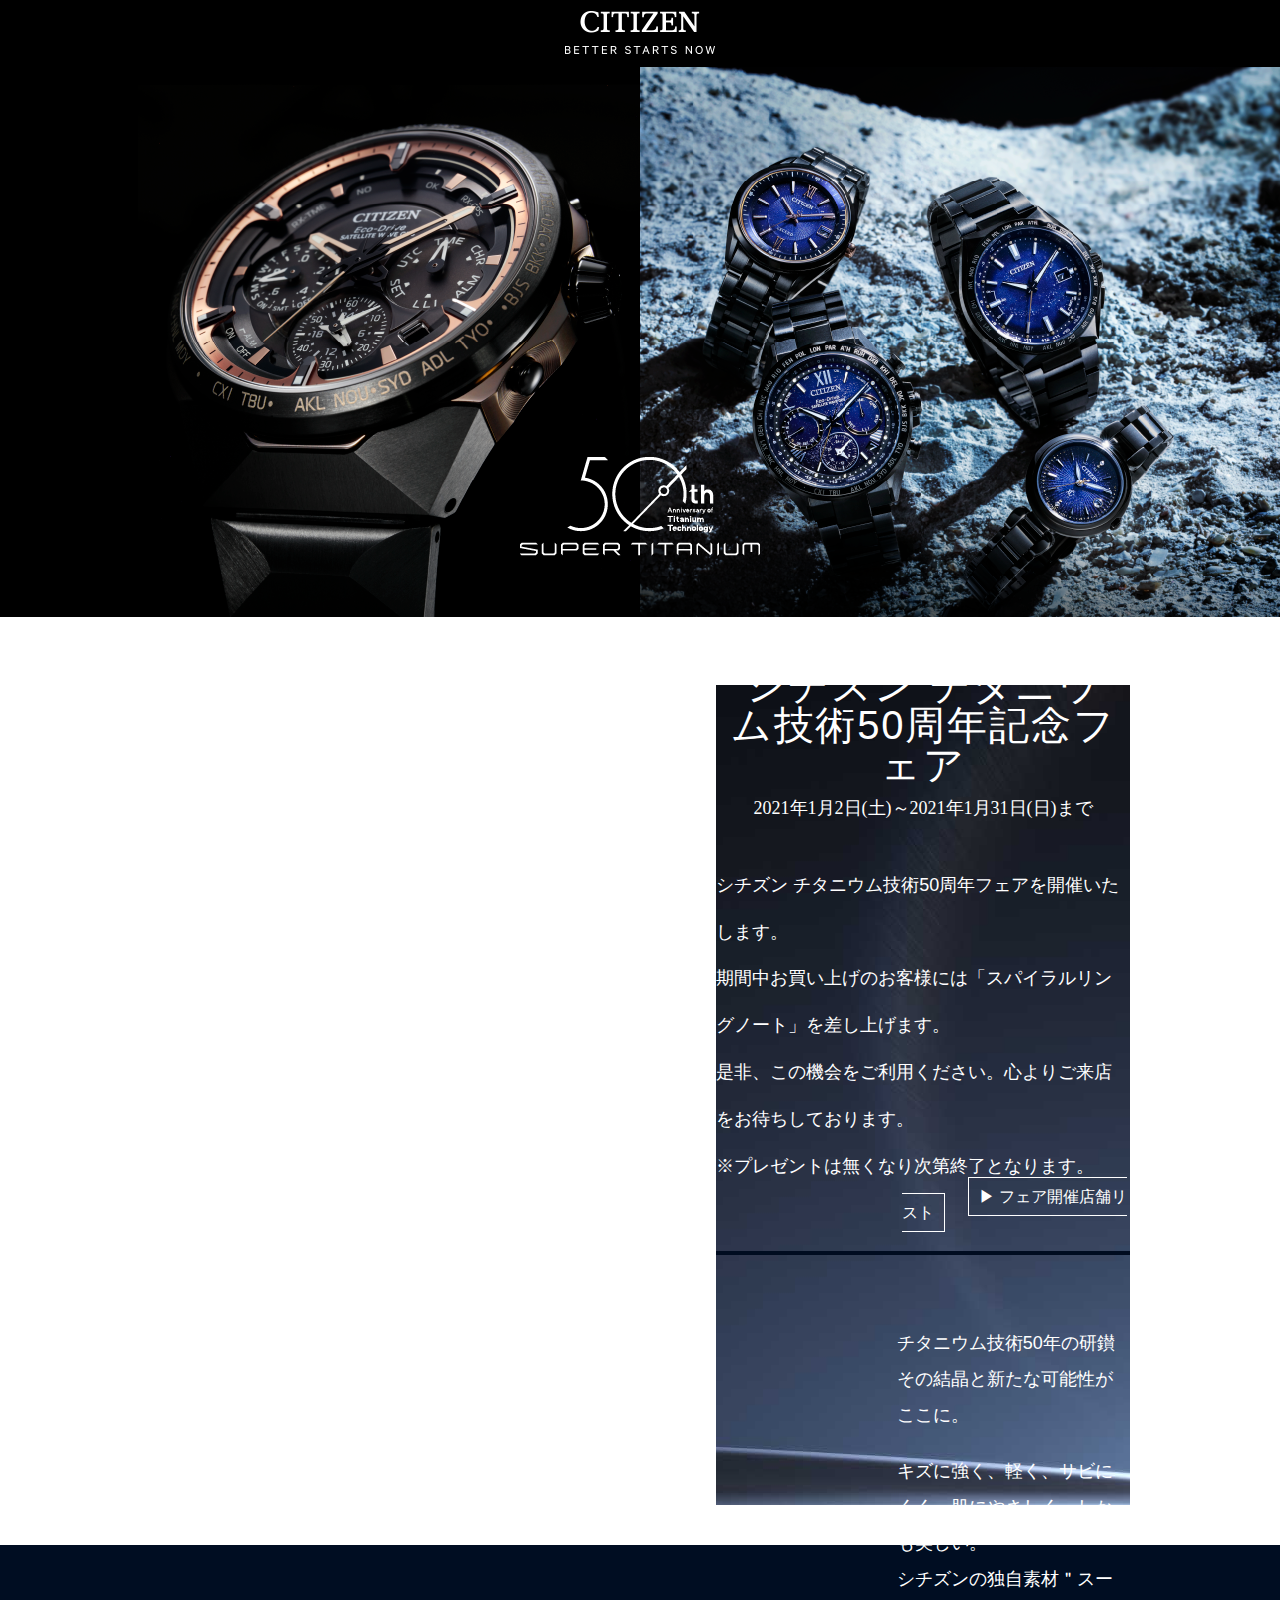
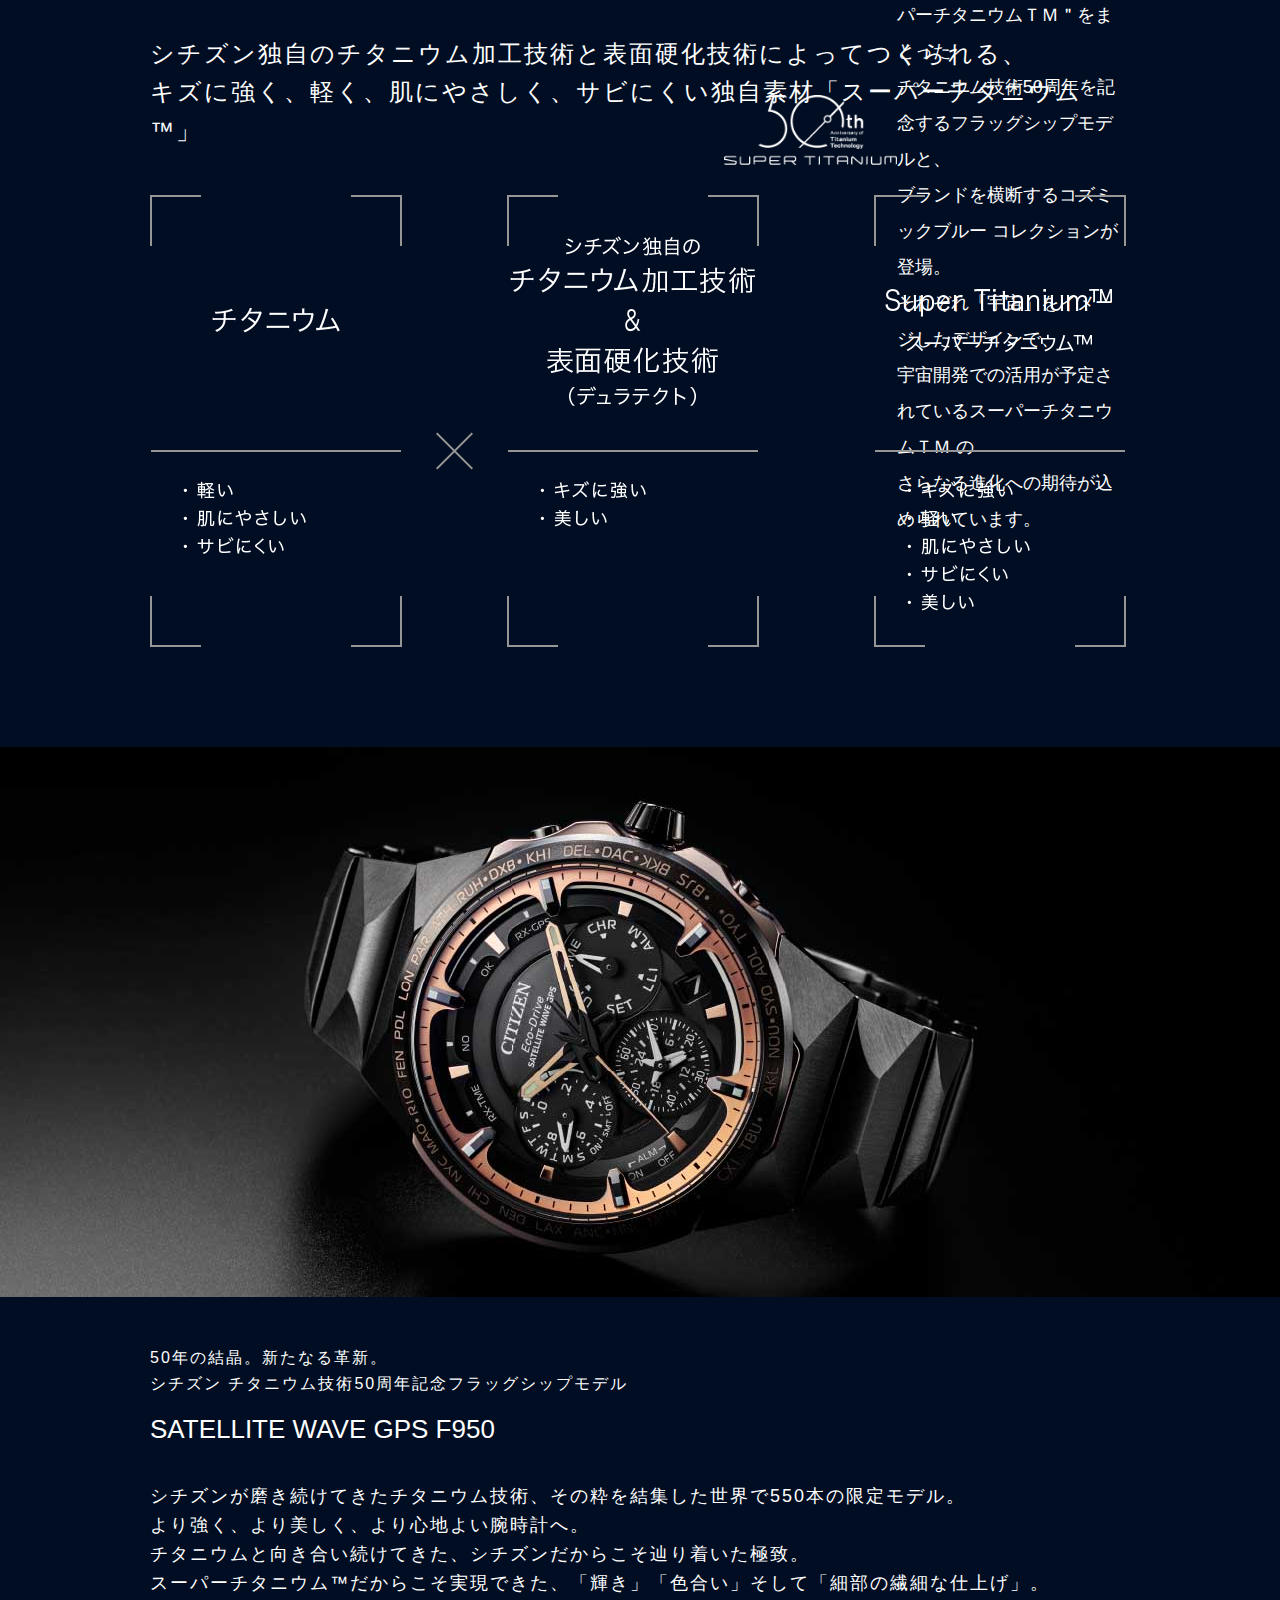
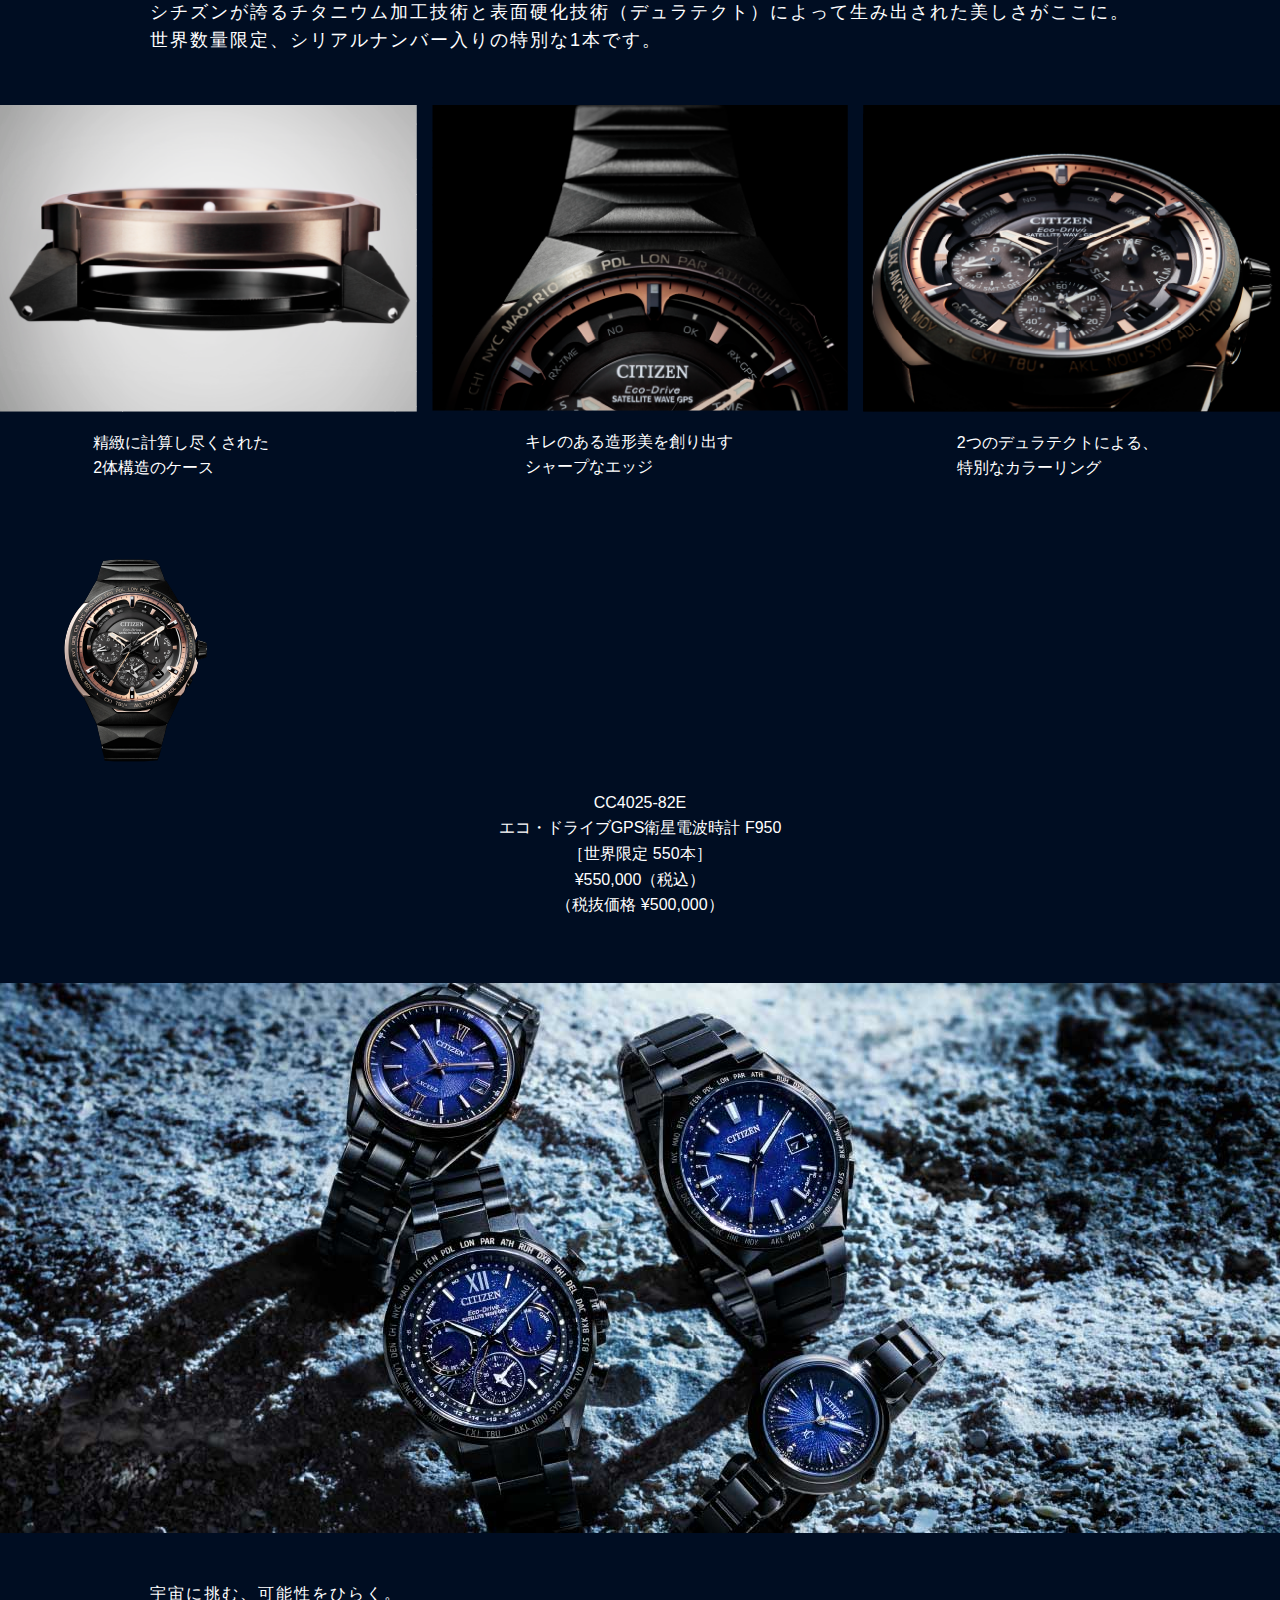
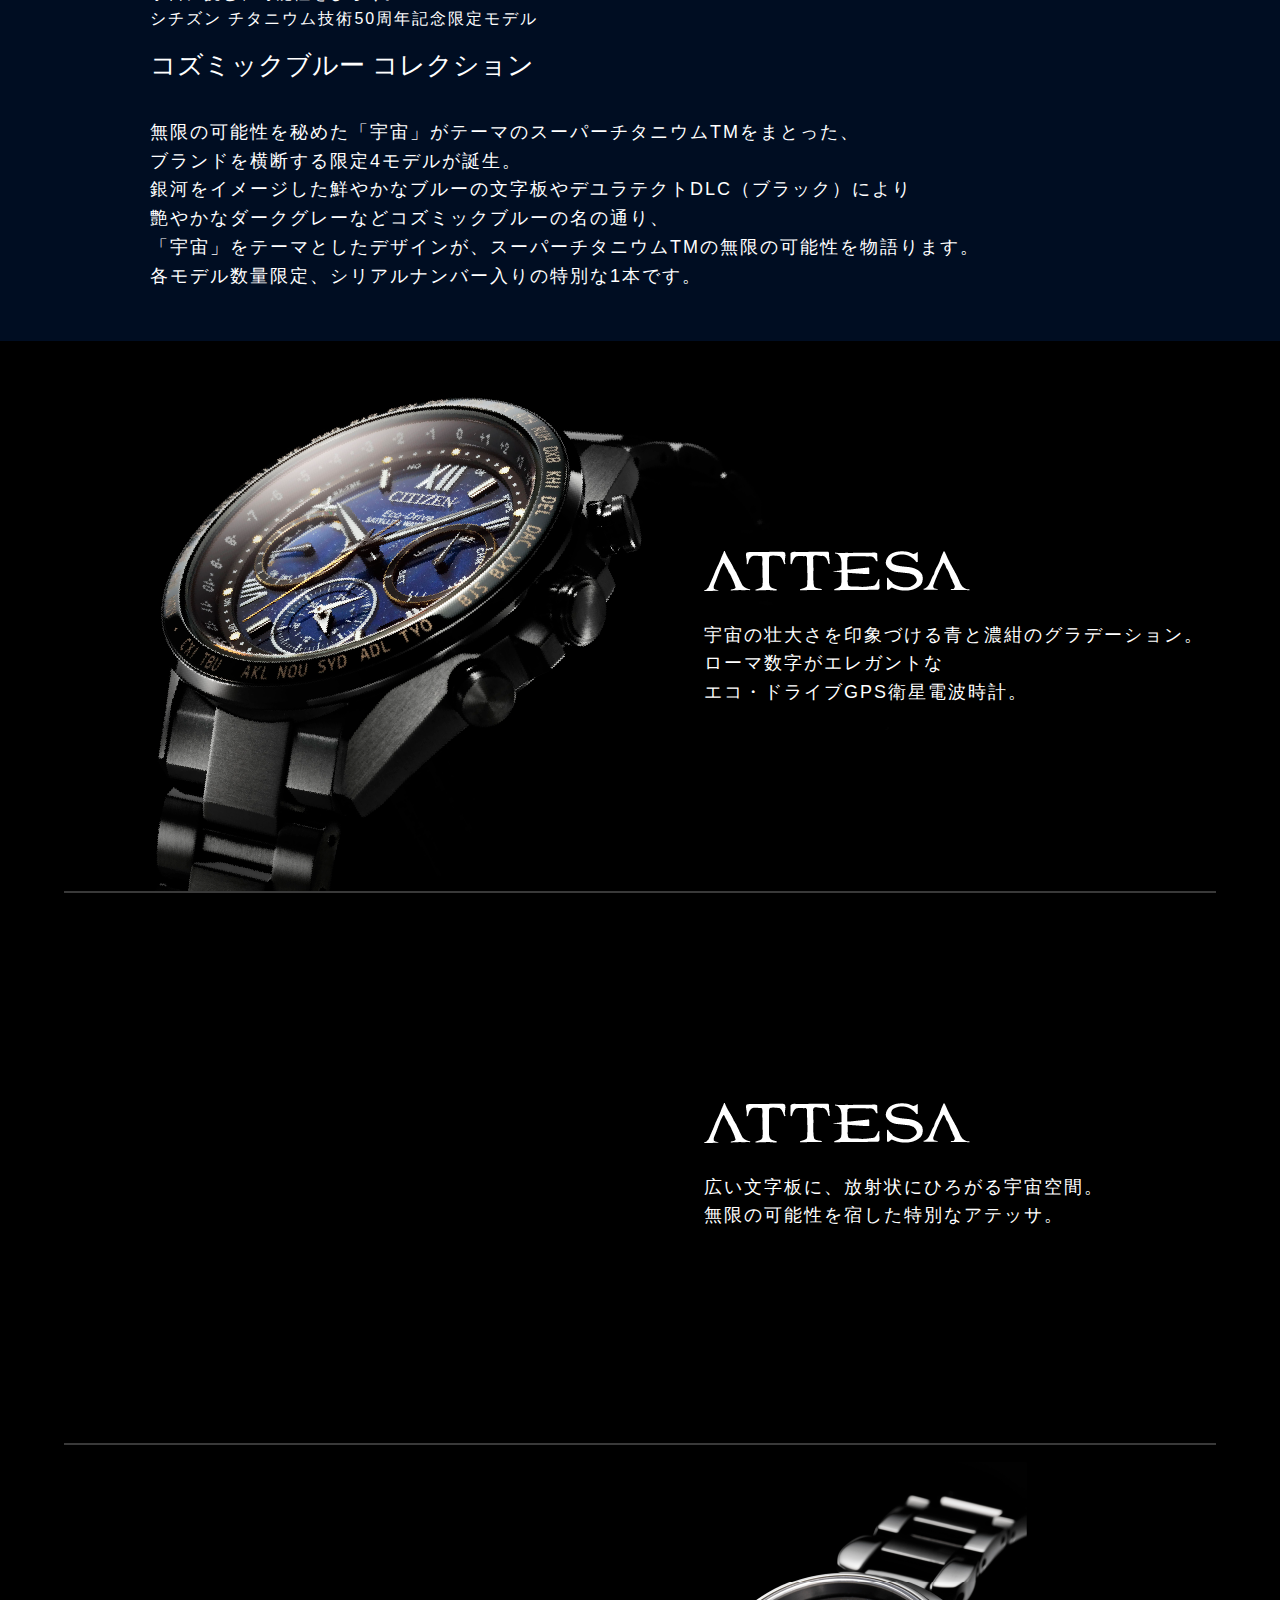
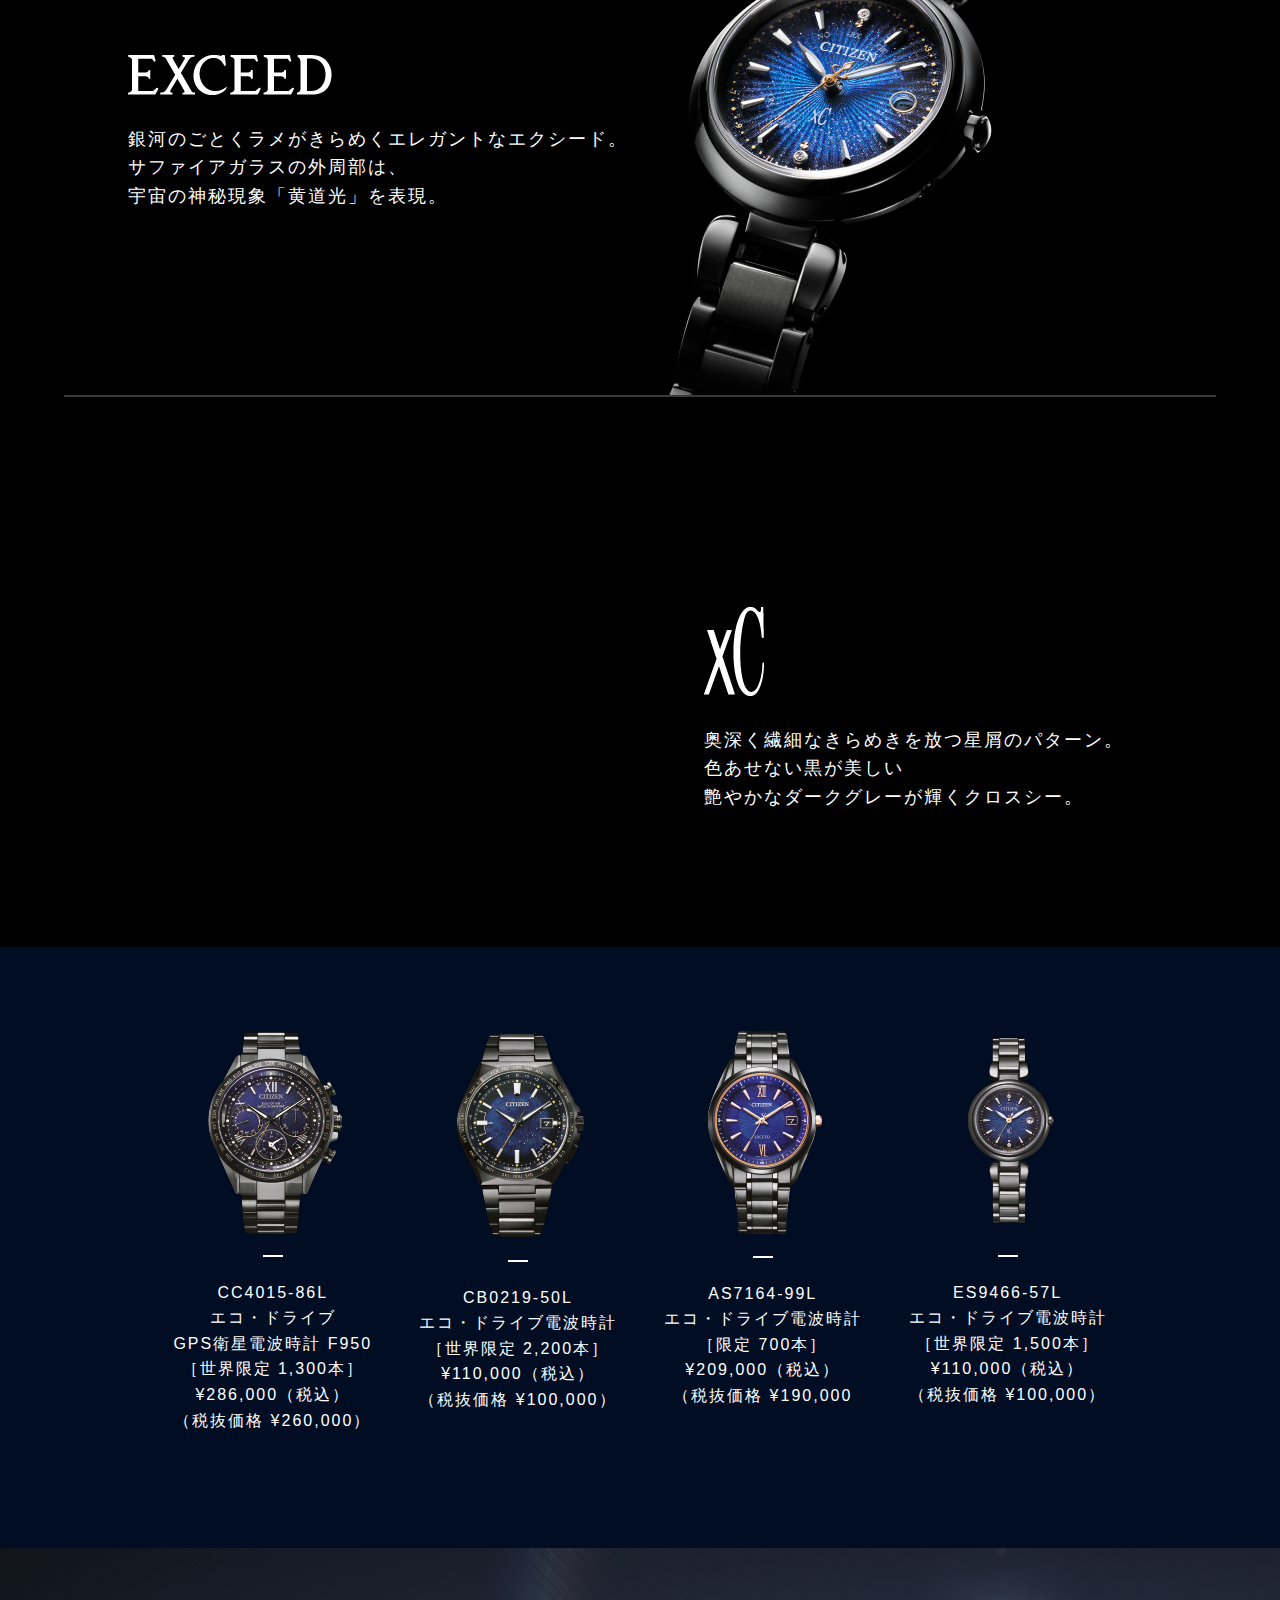
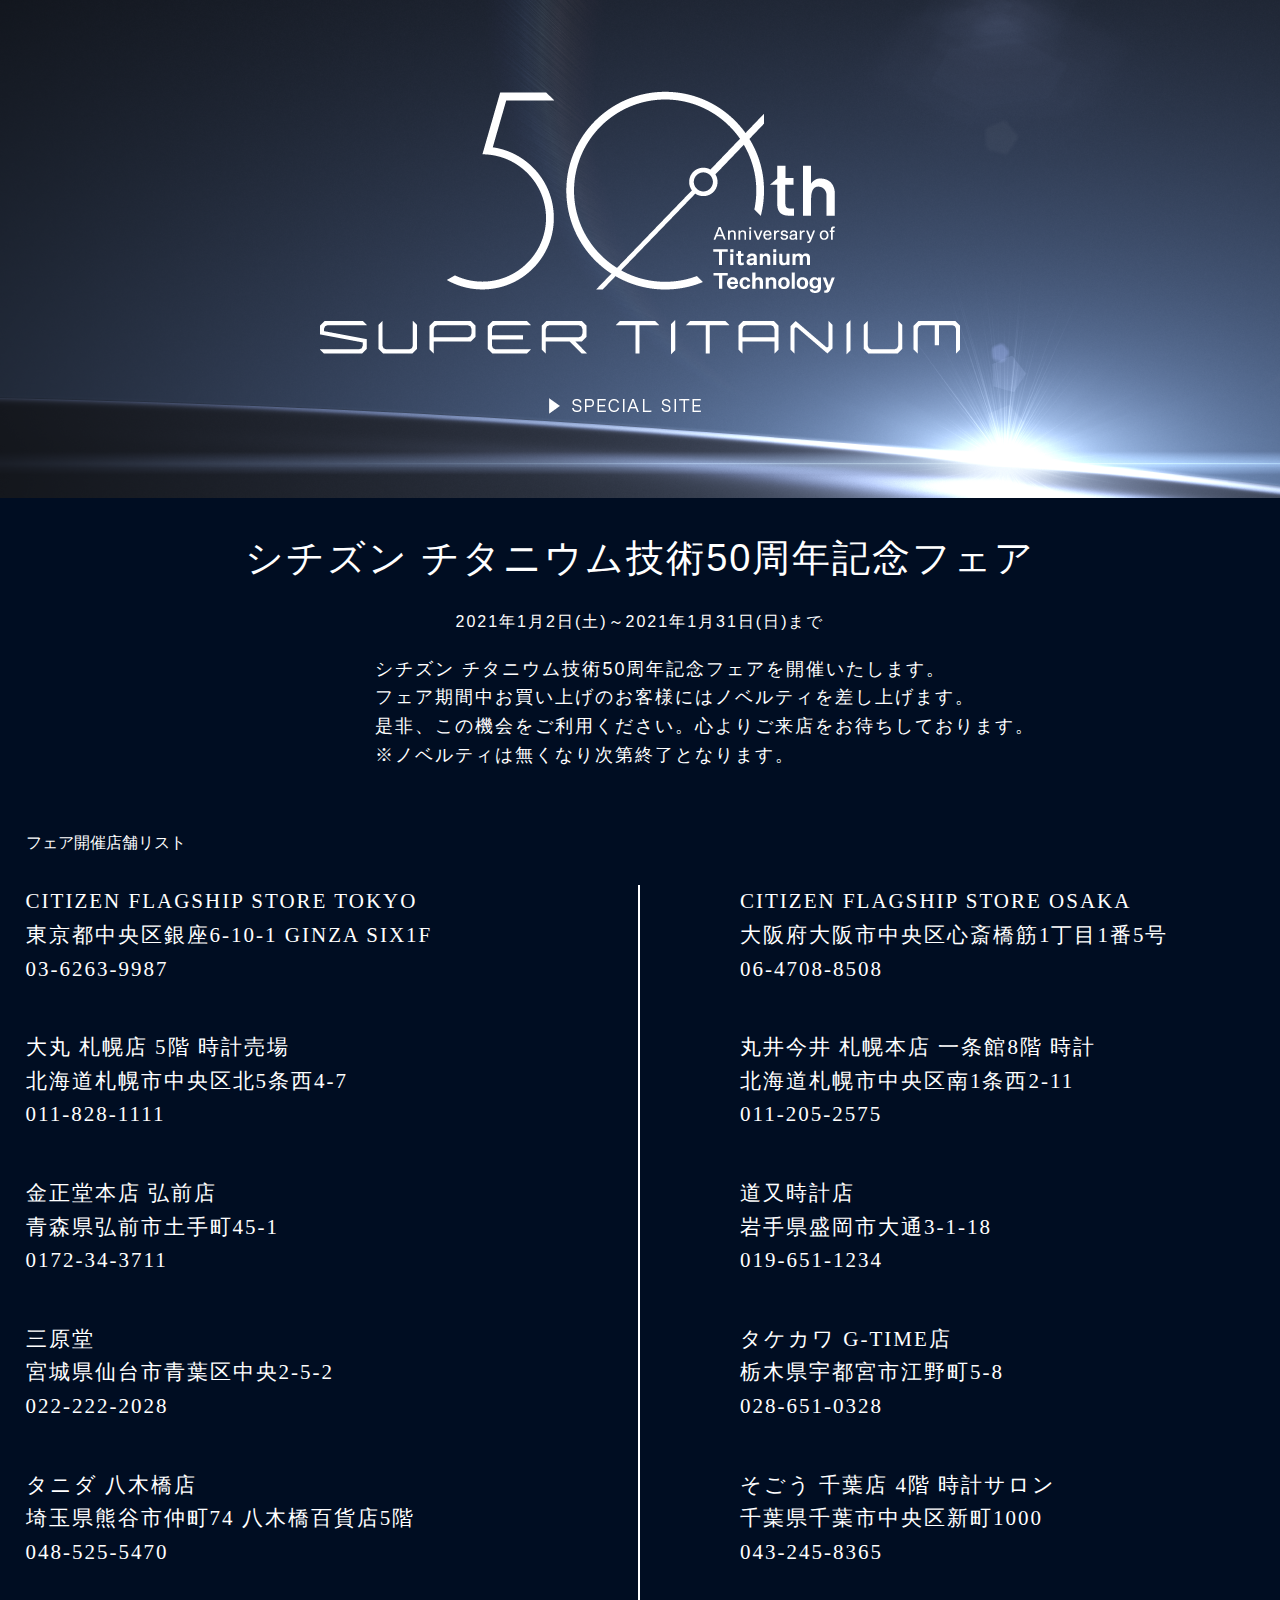
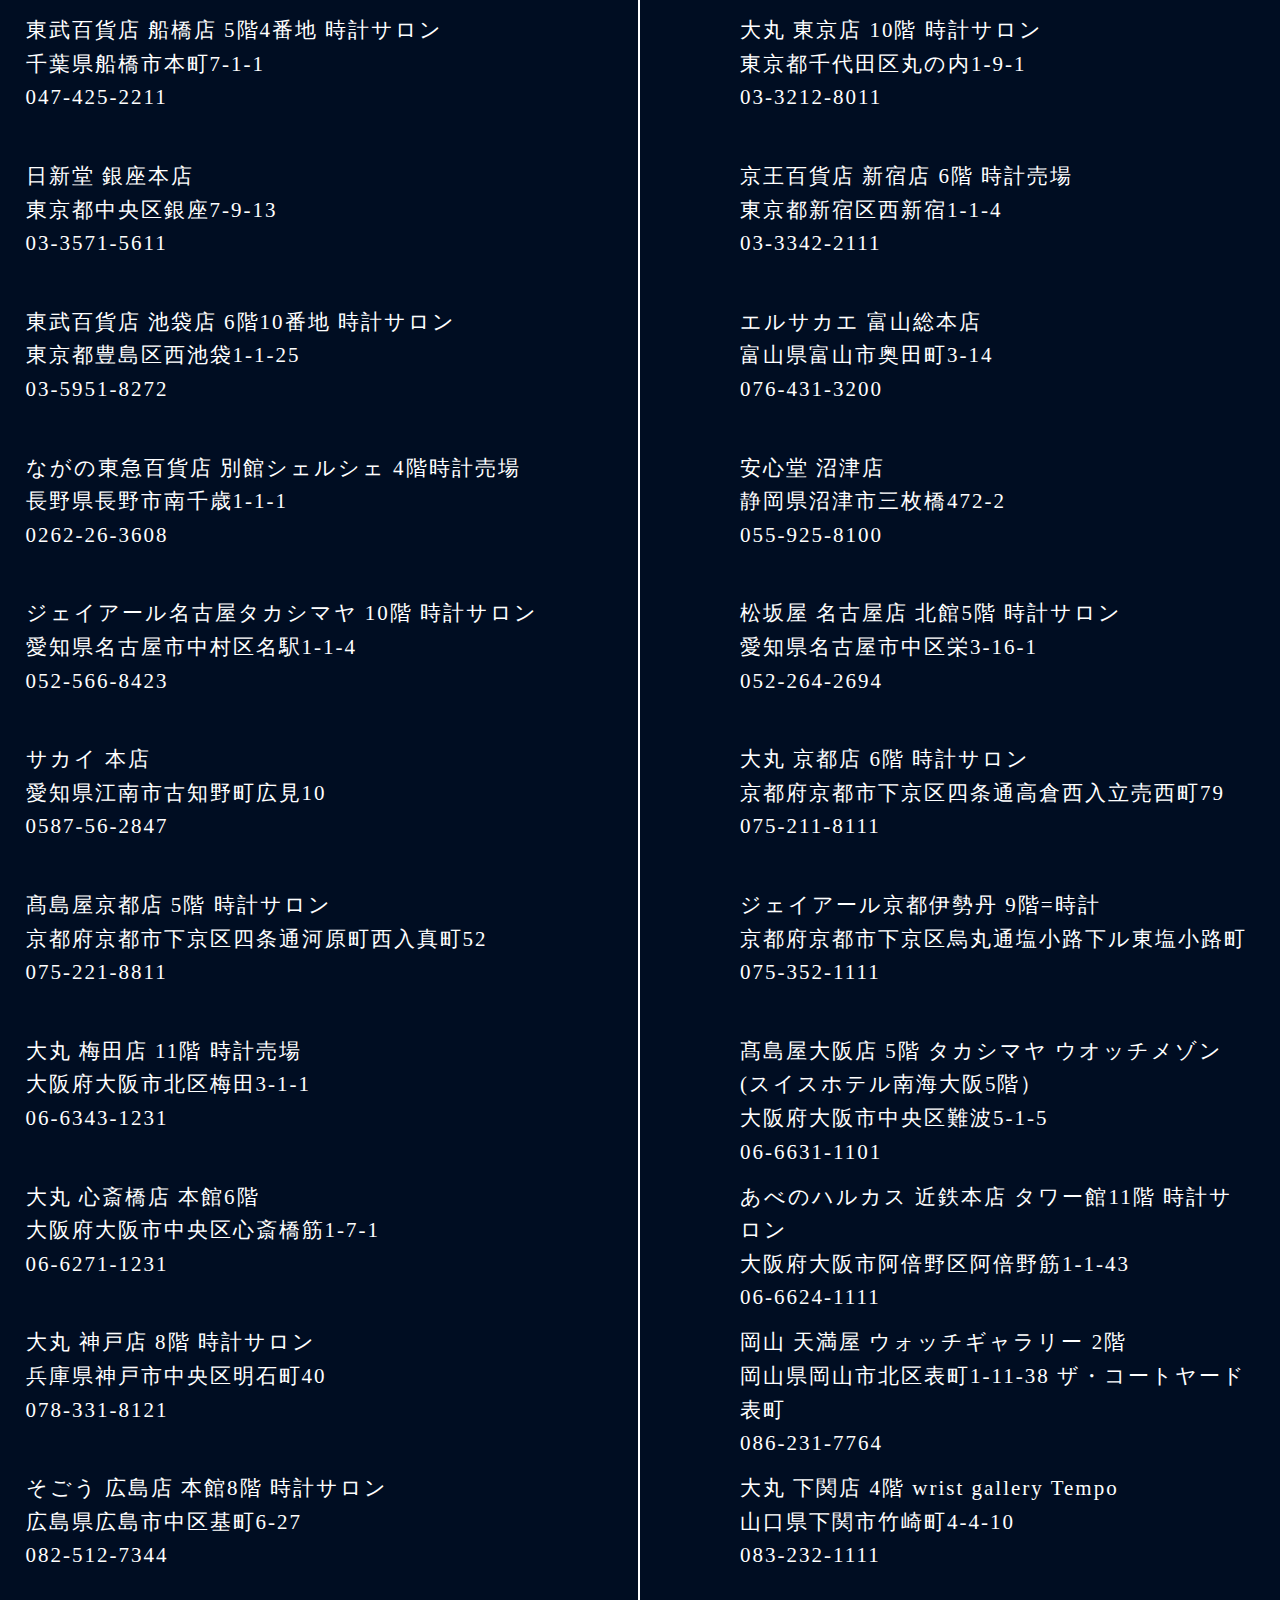
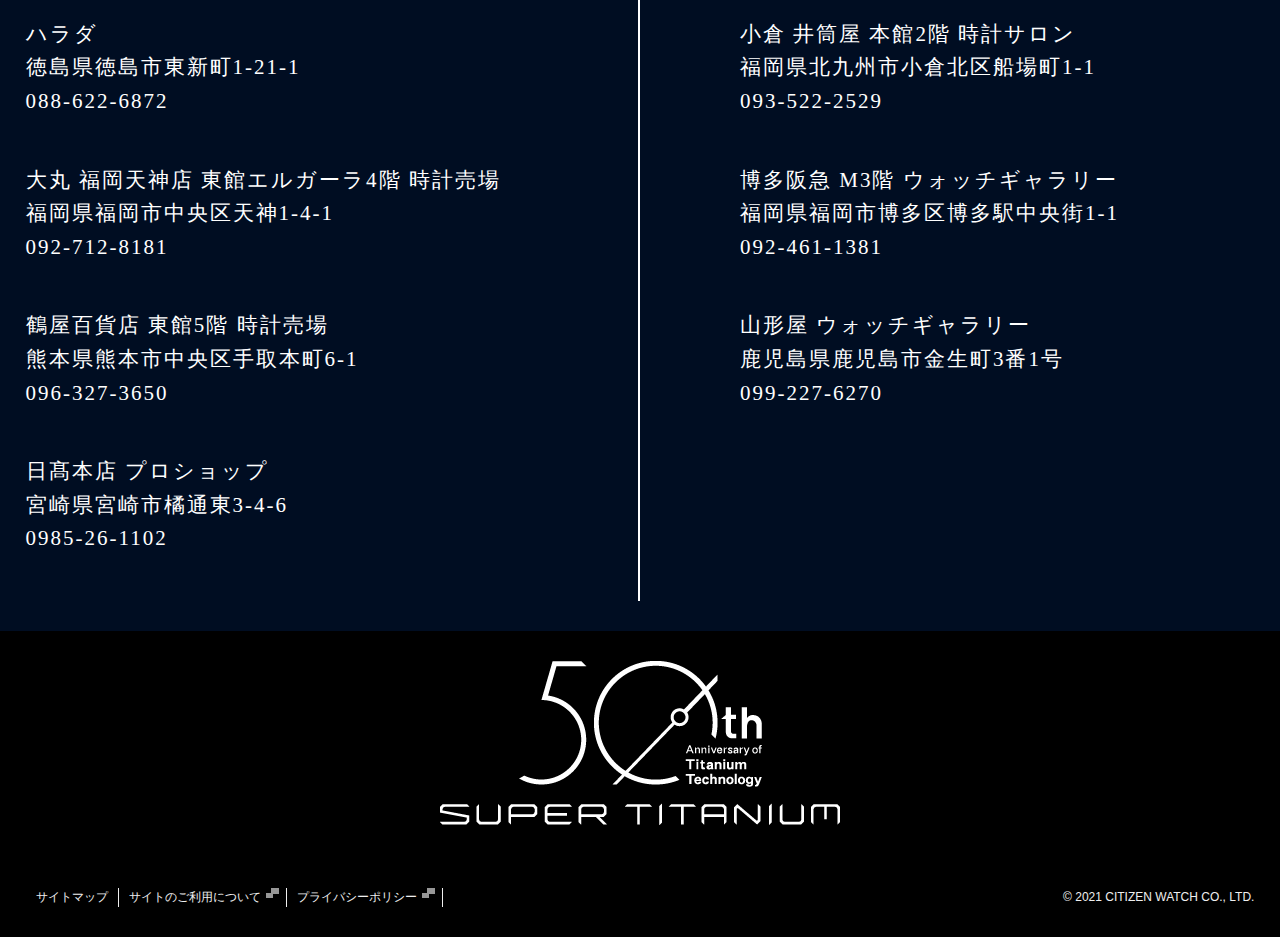
==== index.html @ 91b3c7fd "updated code" ====
<!doctype html>
<html lang="ja">

<head>
    <meta charset="UTF-8" />
    <title>システム・アプリケーション開発 | 株式会社GIANTY</title>
    <meta name="description" content="ウェブシステム、ゲームアプリ、ツールアプリ、ECシステム、業務システムに至るまで100以上の開発実績。継続率98%のGIANTYの充実のサポート体制でプロジェクトを必ず成功に導きます！" />
    <meta name="format-detection" content="telephone=no">
    <meta name="viewport" content="width=device-width,initial-scale=1.0,minimum-scale=1.0,maximum-scale=1.0,user-scalable=no">
    <link rel="stylesheet" href="./css/common.css" media="all" />
    <!--プラグインのCSSはここに入れる-->
    <link rel="stylesheet" href="./css/style.css" media="all" />
</head>

<body>
    <div class="container" id="index">
        <!--TOPページIDはindex、下層ページはcontents-->
        <header id="header">
            <a href="https://citizen.jp/">
                <img src="./img/logo_header.gif" alt="">
            </a>
        </header>

        <div id="main">
            <section class="top_sec01">
                <div class="wrap is_sp">
                    <h2 class="page_ttl inner_in">シチズン チタニウム技術<br>50周年記念フェア</h2>
                    <div class="text_desc inner">
                        <p>2021年1月2日(土)～2021年1月31日(日)まで</p>
                        <img src="./img/logo_topsec01_sp.png" alt="">
                        <p>シチズン チタニウム技術50周年フェアを<br>開催いたします。</p>
                        <p>期間中お買い上げのお客様には<br>ノベルティを差し上げます。</p>
                        <p>是非、この機会をご利用ください。<br>心よりご来店をお待ちしております。</p>
                        <p class="last">※プレゼントは無くなり次第終了となります。</p>
                        <a href="#">▶︎ フェア開催店舗リスト</a>
                    </div>

                    <!-- <div class="top_company inner_in">
                        <div class="left">
                            <img src="./img/logo_company.png" alt="">
                        </div>

                        <div class="right">
                            <p>チタニウム技術50年の研鑚<br> その結晶と新たな可能性がここに。
                            </p>
                            <p>キズに強く、軽く、サビにくく、肌にやさしく、しかも美しい。</p>
                            <p>シチズンの独自素材＂スーパーチタニウムＴＭ＂をまとった<br> チタニウム技術50周年を記念するフラッグシップモデルと、<br> ブランドを横断するコズミックブルー コレクションが登場。</p>
                            <p>それぞれ「宇宙」をイメージしたデザインで、<br> 宇宙開発での活用が予定されているスーパーチタニウムＴＭ の<br> さらなる進化への期待が込められています。
                            </p>
                        </div>

                    </div> -->
                </div>
                <img class="banner is_pc" src="./img/banner.png" alt="">
                <img class="banner is_sp" src="./img/banner-sp.jpg" alt="">
                <div class="top_company inner_in is_sp">
                    <div class="left">
                        <img src="./img/logo_company.png" alt="">
                    </div>

                    <div class="right inner">
                        <p>チタニウム技術50年の研鑚<br> その結晶と新たな可能性がここに。
                        </p>
                        <p>キズに強く、軽く、サビにくく、肌にやさしく、しかも美しい。シチズンの独自素材＂スーパーチタニウムＴＭ＂をまとったチタニウム技術50周年を記念するフラッグシップモデルと、ブランドを横断するコズミックブルー コレクションが登場。それぞれ「宇宙」をイメージしたデザインで、宇宙開発での活用が予定されているスーパーチタニウムＴＭ のさらなる進化への期待が込められています。
                        </p>
                    </div>

                    <div class="wrap is_pc">
                        <h2 class="page_ttl inner_in">シチズン チタニウム技術50周年記念フェア</h2>
                        <div class="text_desc">
                            <p>2021年1月2日(土)～2021年1月31日(日)まで</p>
                            <p>シチズン チタニウム技術50周年フェアを開催いたします。</p>
                            <p>期間中お買い上げのお客様には「スパイラルリングノート」を差し上げます。</p>
                            <p>是非、この機会をご利用ください。心よりご来店をお待ちしております。</p>
                            <p>※プレゼントは無くなり次第終了となります。</p>
                            <a href="#">▶︎ フェア開催店舗リスト</a>
                        </div>

                        <div class="top_company inner_in">
                            <div class="left">
                                <img src="./img/logo_company.png" alt="">
                            </div>

                            <div class="right">
                                <p>チタニウム技術50年の研鑚<br> その結晶と新たな可能性がここに。
                                </p>
                                <p>キズに強く、軽く、サビにくく、肌にやさしく、しかも美しい。</p>
                                <p>シチズンの独自素材＂スーパーチタニウムＴＭ＂をまとった<br> チタニウム技術50周年を記念するフラッグシップモデルと、<br> ブランドを横断するコズミックブルー コレクションが登場。</p>
                                <p>それぞれ「宇宙」をイメージしたデザインで、<br> 宇宙開発での活用が予定されているスーパーチタニウムＴＭ の<br> さらなる進化への期待が込められています。
                                </p>

                            </div>

                        </div>
                    </div>
                    <!-- End section 01 -->
            </section>

            <section class="top_sec02">
                <div class="inner_in">
                    <p>シチズン独自のチタニウム加工技術と表面硬化技術によってつくられる、<br> キズに強く、軽く、肌にやさしく、<br class="text_sp">サビにくい独自素材<br class="text_sp">「スーパーチタニウム™」
                    </p>
                    <img class="is_pc" src="./img/formula.png" alt="">
                    <img class="is_sp" src="./img/img_formular_sp.png" alt="">
                </div>
                <!-- End section 02 -->
            </section>

            <section class="top_sec03">
                <img class="is_pc" src="./img/img01_topsec03.jpg" alt="">
                <img class="is_sp" src="./img/img01_topsec03_sp.png" alt="">
                <div class="content">
                    <div class="inner_in">
                        <p>50年の結晶。新たなる革新。<br> シチズン チタニウム技術50周年記念<br class="text_sp">フラッグシップモデル</p>
                        <h3>SATELLITE WAVE GPS F950</h3>
                        <p>シチズンが磨き続けてきたチタニウム技術、その粋を結集した世界で550本の限定モデル。<br class="text_pc"> より強く、より美しく、より心地よい腕時計へ。
                            <br class="text_pc"> チタニウムと向き合い続けてきた、シチズンだからこそ辿り着いた極致。
                            <br class="text_pc"> スーパーチタニウム™だからこそ実現できた、「輝き」「色合い」そして「細部の繊細な仕上げ」。
                            <br class="text_pc"> シチズンが誇るチタニウム加工技術と表面硬化技術（デュラテクト）によって生み出された美しさがここに。
                            <br class="text_pc"> 世界数量限定、シリアルナンバー入りの特別な1本です。
                        </p>
                    </div>
                </div>
                <div class="details">
                    <figure>
                        <img src="./img/img02_topsec03.png" alt="">
                        <figcaption>精緻に計算し尽くされた<br class="text_pc">2体構造のケース
                        </figcaption>
                    </figure>
                    <figure>
                        <img src="./img/img03_topsec03.png" alt="">
                        <figcaption>キレのある造形美を創り出す<br class="text_pc">シャープなエッジ
                        </figcaption>
                    </figure>
                    <figure>
                        <img src="./img/img04_topsec03.png" alt="">
                        <figcaption>2つのデュラテクトによる、<br class="text_pc">特別なカラーリング
                        </figcaption>
                    </figure>

                </div>
                <div class="sample">
                    <figure>
                        <img class="is_pc" src="./img/img05_topsec03.png" alt="">
                        <img class="is_sp" src="./img/img05_topsec03_sp.png" alt="">
                        <figcaption>CC4025-82E<br> エコ・ドライブGPS衛星電波時計 F950<br> ［世界限定 550本］<br> ¥550,000（税込）
                            <br> （税抜価格 ¥500,000）<br>
                        </figcaption>
                    </figure>
                </div>
                <img class="is_pc" src="./img/img06_topsec03.jpg" alt="">
                <img class="is_sp" src="./img/img06_topsec03_sp.jpg" alt="">
                <div class="content">
                    <div class="inner_in">
                        <p>宇宙に挑む、可能性をひらく。<br> シチズン チタニウム技術50周年記念限定モデル</p>
                        <h3>コズミックブルー コレクション</h3>
                        <p>無限の可能性を秘めた「宇宙」がテーマのスーパーチタニウムTMをまとった、<br class="text_pc"> ブランドを横断する限定4モデルが誕生。
                            <br class="text_pc"> 銀河をイメージした鮮やかなブルーの文字板やデユラテクトDLC（ブラック）により
                            <br class="text_pc"> 艶やかなダークグレーなどコズミックブルーの名の通り、
                            <br class="text_pc"> 「宇宙」をテーマとしたデザインが、スーパーチタニウムTMの無限の可能性を物語ります。
                            <br class="text_pc"> 各モデル数量限定、シリアルナンバー入りの特別な1本です。
                        </p>
                    </div>
                </div>
                <!-- End section 03 -->
            </section>

            <section class="top_sec04">
                <div class="product_list">
                    <div class="txt_content">
                        <img class="is_sp" src="./img/img01_topsec04_sp.png" alt="">
                        <img class="is_pc" src="./img/ttl01_topsec04.png" alt="">
                        <img class="is_sp" src="./img/ttl01_topsec04_sp.png" alt="">
                        <p>宇宙の壮大さを印象づける青と濃紺のグラデーション。<br> ローマ数字がエレガントな<br class="text_pc"> エコ・ドライブGPS衛星電波時計。
                        </p>
                    </div>
                </div>
                <hr>
                <div class=" sample_list is_sp">
                    <figure>
                        <img src="./img/img05_topsec04_sp.png" alt="">
                        <figcaption>CC4015-86L<br> エコ・ドライブ
                            <br> GPS衛星電波時計 F950<br> ［世界限定 1,300本］<br> ¥286,000（税込）
                            <br> （税抜価格 ¥260,000）
                        </figcaption>
                    </figure>
                </div>
                <div class="product_list">
                    <div class="txt_content">
                        <img class="is_sp" src="./img/img02_topsec04_sp.png" alt="">
                        <img class="is_pc" src="./img/ttl01_topsec04.png" alt="">
                        <img class="is_sp" src="./img/ttl01_topsec04_sp.png" alt="">
                        <p>広い文字板に、放射状にひろがる宇宙空間。<br class="text_pc"> 無限の可能性を宿した特別なアテッサ。
                        </p>
                    </div>
                </div>
                <hr>
                <div class=" sample_list is_sp">
                    <figure>
                        <img src="./img/img06_topsec04_sp.png" alt="">
                        <figcaption>CB0219-50L<br> エコ・ドライブ電波時計
                            <br> ［世界限定 2,200本］<br> ¥110,000（税込）
                            <br> （税抜価格 ¥100,000）
                        </figcaption>
                    </figure>
                </div>
                <div class="product_list">
                    <div class="txt_content">
                        <img class="is_sp" src="./img/img03_topsec04_sp.png" alt="">
                        <img class="is_pc" src="./img/ttl02_topsec04.png" alt="">
                        <img class="is_sp" src="./img/ttl02_topsec04_sp.png" alt="">
                        <p>銀河のごとくラメがきらめくエレガントなエクシード。<br class="text_pc"> サファイアガラスの外周部は、<br class="text_pc"> 宇宙の神秘現象「黄道光」を表現。
                        </p>
                    </div>
                </div>
                <hr>
                <div class=" sample_list is_sp">
                    <figure>
                        <img src="./img/img07_topsec04_sp.png" alt="">
                        <figcaption>AS7164-99L<br> エコ・ドライブ電波時計
                            <br> ［限定 700本］<br> ¥209,000（税込）
                            <br> （税抜価格 ¥190,000
                        </figcaption>
                    </figure>
                </div>
                <div class="product_list">
                    <div class="txt_content">
                        <img class="is_sp" src="./img/img04_topsec04_sp.png" alt="">
                        <img class="is_pc" src="./img/ttl03_topsec04.png" alt="">
                        <img class="is_sp" src="./img/ttl3_topsec04_sp.png" alt="">
                        <p>奥深く繊細なきらめきを放つ星屑のパターン。<br class="text_pc"> 色あせない黒が美しい<br class="text_pc"> 艶やかなダークグレーが輝くクロスシー。
                        </p>
                    </div>
                </div>
                <div class=" sample_list is_sp">
                    <figure>
                        <img src="./img/img08_topsec04_sp.png" alt="">
                        <figcaption>ES9466-57L<br> エコ・ドライブ電波時計
                            <br> ［世界限定 1,500本］<br> ¥110,000（税込）
                            <br> （税抜価格 ¥100,000）
                        </figcaption>
                    </figure>
                </div>
                <!-- End section 04 -->
            </section>

            <div class="sample_list is_pc">
                <div class="wrap inner_in">
                    <figure>
                        <img src="./img/img01_sample.png" alt="">
                        <figcaption>CC4015-86L<br> エコ・ドライブ
                            <br> GPS衛星電波時計 F950<br> ［世界限定 1,300本］<br> ¥286,000（税込）
                            <br> （税抜価格 ¥260,000）
                        </figcaption>
                    </figure>
                    <figure>
                        <img src="./img/img02_sample.png" alt="">
                        <figcaption>CB0219-50L<br> エコ・ドライブ電波時計
                            <br> ［世界限定 2,200本］<br> ¥110,000（税込）
                            <br> （税抜価格 ¥100,000）
                        </figcaption>
                    </figure>
                    <figure>
                        <img src="./img/img03_sample.png" alt="">
                        <figcaption>AS7164-99L<br> エコ・ドライブ電波時計
                            <br> ［限定 700本］<br> ¥209,000（税込）
                            <br> （税抜価格 ¥190,000
                        </figcaption>
                    </figure>
                    <figure>
                        <img src="./img/img04_sample.png" alt="">
                        <figcaption>ES9466-57L<br> エコ・ドライブ電波時計
                            <br> ［世界限定 1,500本］<br> ¥110,000（税込）
                            <br> （税抜価格 ¥100,000）
                        </figcaption>
                    </figure>
                </div>

            </div>

            <section class="top_sec05">
                <div class="bg_anniversary">
                    <div class="special_link">
                        <a href="#">
                            <img src="./img/link_topsec05.png" alt="">
                        </a>
                    </div>
                </div>
                <div class="text_desc">
                    <div class="content inner_in">
                        <h3>シチズン チタニウム技術<br class="text_sp">50周年記念フェア</h3>
                        <p class="year">2021年1月2日(土)～2021年1月31日(日)まで</p>
                        <p class="text">シチズン チタニウム技術50周年記念フェアを開催いたします。</br>
                            フェア期間中お買い上げのお客様にはノベルティを差し上げます。</br>
                            是非、この機会をご利用ください。心よりご来店をお待ちしております。</br>
                            ※ノベルティは無くなり次第終了となります。</p>
                    </div>
                </div>
            </section>

            <section class="top_sec06">
                <div class="address_list inner">
                    <h3>フェア開催店舗リスト</h3>
                    <div class="address_item">
                        <div class="left">
                            <p>CITIZEN FLAGSHIP STORE TOKYO</p>
                            <p>東京都中央区銀座6-10-1 GINZA SIX1F</p>
                            <p>03-6263-9987</p>
                        </div>
                        <div class="right">
                            <p>CITIZEN FLAGSHIP STORE OSAKA</p>
                            <p>大阪府大阪市中央区心斎橋筋1丁目1番5号</p>
                            <p>06-4708-8508</p>
                        </div>

                    </div>
                    <div class="address_item">
                        <div class="left">
                            <p>大丸 札幌店 5階 時計売場</p>
                            <p>北海道札幌市中央区北5条西4-7</p>
                            <p>011-828-1111</p>
                        </div>
                        <div class="right">
                            <p>丸井今井 札幌本店 一条館8階 時計</p>
                            <p>北海道札幌市中央区南1条西2-11</p>
                            <p>011-205-2575</p>
                        </div>
                    </div>
                    <div class="address_item">
                        <div class="left">
                            <p>金正堂本店 弘前店</p>
                            <p>青森県弘前市土手町45-1</p>
                            <p>0172-34-3711</p>
                        </div>
                        <div class="right">
                            <p>道又時計店</p>
                            <p>岩手県盛岡市大通3-1-18</p>
                            <p>019-651-1234</p>
                        </div>
                    </div>
                    <div class="address_item">
                        <div class="left">
                            <p>三原堂</p>
                            <p>宮城県仙台市青葉区中央2-5-2</p>
                            <p>022-222-2028</p>
                        </div>
                        <div class="right">
                            <p>タケカワ G-TIME店</p>
                            <p>栃木県宇都宮市江野町5-8</p>
                            <p>028-651-0328</p>
                        </div>
                    </div>
                    <div class="address_item">
                        <div class="left">
                            <p>タニダ 八木橋店</p>
                            <p>埼玉県熊谷市仲町74 八木橋百貨店5階</p>
                            <p>048-525-5470</p>
                        </div>
                        <div class="right">
                            <p>そごう 千葉店 4階 時計サロン</p>
                            <p>千葉県千葉市中央区新町1000</p>
                            <p>043-245-8365</p>
                        </div>
                    </div>
                    <div class="address_item">
                        <div class="left">
                            <p>東武百貨店 船橋店 5階4番地 時計サロン</p>
                            <p>千葉県船橋市本町7-1-1</p>
                            <p>047-425-2211</p>
                        </div>
                        <div class="right">
                            <p>大丸 東京店 10階 時計サロン</p>
                            <p>東京都千代田区丸の内1-9-1</p>
                            <p>03-3212-8011</p>
                        </div>
                    </div>
                    <div class="address_item">
                        <div class="left">
                            <p>日新堂 銀座本店</p>
                            <p>東京都中央区銀座7-9-13</p>
                            <p>03-3571-5611</p>
                        </div>
                        <div class="right">
                            <p>京王百貨店 新宿店 6階 時計売場</p>
                            <p>東京都新宿区西新宿1-1-4</p>
                            <p>03-3342-2111</p>
                        </div>
                    </div>
                    <div class="address_item">
                        <div class="left">
                            <p>東武百貨店 池袋店 6階10番地 時計サロン</p>
                            <p>東京都豊島区西池袋1-1-25</p>
                            <p>03-5951-8272</p>
                        </div>
                        <div class="right">
                            <p>エルサカエ 富山総本店</p>
                            <p>富山県富山市奥田町3-14</p>
                            <p>076-431-3200</p>
                        </div>
                    </div>
                    <div class="address_item">
                        <div class="left">
                            <p>ながの東急百貨店 別館シェルシェ 4階時計売場</p>
                            <p>長野県長野市南千歳1-1-1</p>
                            <p>0262-26-3608</p>
                        </div>
                        <div class="right">
                            <p>安心堂 沼津店</p>
                            <p>静岡県沼津市三枚橋472-2</p>
                            <p>055-925-8100</p>
                        </div>
                    </div>
                    <div class="address_item">
                        <div class="left">
                            <p>ジェイアール名古屋タカシマヤ 10階 時計サロン</p>
                            <p>愛知県名古屋市中村区名駅1-1-4</p>
                            <p>052-566-8423</p>
                        </div>
                        <div class="right">
                            <p>松坂屋 名古屋店 北館5階 時計サロン</p>
                            <p>愛知県名古屋市中区栄3-16-1</p>
                            <p>052-264-2694</p>
                        </div>
                    </div>
                    <div class="address_item">
                        <div class="left">
                            <p>サカイ 本店</p>
                            <p>愛知県江南市古知野町広見10</p>
                            <p>0587-56-2847</p>
                        </div>
                        <div class="right">
                            <p>大丸 京都店 6階 時計サロン</p>
                            <p>京都府京都市下京区四条通高倉西入立売西町79</p>
                            <p>075-211-8111</p>
                        </div>
                    </div>
                    <div class="address_item">
                        <div class="left">
                            <p>髙島屋京都店 5階 時計サロン</p>
                            <p>京都府京都市下京区四条通河原町西入真町52</p>
                            <p>075-221-8811</p>
                        </div>
                        <div class="right">
                            <p>ジェイアール京都伊勢丹 9階=時計</p>
                            <p>京都府京都市下京区烏丸通塩小路下ル東塩小路町</p>
                            <p>075-352-1111</p>
                        </div>
                    </div>
                    <div class="address_item">
                        <div class="left">
                            <p>大丸 梅田店 11階 時計売場</p>
                            <p>大阪府大阪市北区梅田3-1-1</p>
                            <p>06-6343-1231</p>
                        </div>
                        <div class="right">
                            <p>髙島屋大阪店 5階 タカシマヤ ウオッチメゾン<br> (スイスホテル南海大阪5階）
                            </p>
                            <p>大阪府大阪市中央区難波5-1-5</p>
                            <p>06-6631-1101</p>
                        </div>
                    </div>
                    <div class="address_item">
                        <div class="left">
                            <p>大丸 心斎橋店 本館6階</p>
                            <p>大阪府大阪市中央区心斎橋筋1-7-1</p>
                            <p>06-6271-1231</p>
                        </div>
                        <div class="right">
                            <p>あべのハルカス 近鉄本店 タワー館11階 時計サロン</p>
                            <p>大阪府大阪市阿倍野区阿倍野筋1-1-43</p>
                            <p>06-6624-1111</p>
                        </div>
                    </div>
                    <div class="address_item">
                        <div class="left">
                            <p>大丸 神戸店 8階 時計サロン</p>
                            <p>兵庫県神戸市中央区明石町40</p>
                            <p>078-331-8121</p>
                        </div>
                        <div class="right">
                            <p>岡山 天満屋 ウォッチギャラリー 2階</p>
                            <p>岡山県岡山市北区表町1-11-38 ザ・コートヤード表町</p>
                            <p>086-231-7764</p>
                        </div>
                    </div>
                    <div class="address_item">
                        <div class="left">
                            <p>そごう 広島店 本館8階 時計サロン</p>
                            <p>広島県広島市中区基町6-27</p>
                            <p>082-512-7344</p>
                        </div>
                        <div class="right">
                            <p>大丸 下関店 4階 wrist gallery Tempo</p>
                            <p>山口県下関市竹崎町4-4-10</p>
                            <p>083-232-1111</p>
                        </div>
                    </div>
                    <div class="address_item">
                        <div class="left">
                            <p>ハラダ</p>
                            <p>徳島県徳島市東新町1-21-1</p>
                            <p>088-622-6872</p>
                        </div>
                        <div class="right">
                            <p>小倉 井筒屋 本館2階 時計サロン</p>
                            <p>福岡県北九州市小倉北区船場町1-1</p>
                            <p>093-522-2529</p>
                        </div>
                    </div>
                    <div class="address_item">
                        <div class="left">
                            <p>大丸 福岡天神店 東館エルガーラ4階 時計売場 </p>
                            <p>福岡県福岡市中央区天神1-4-1</p>
                            <p>092-712-8181</p>
                        </div>
                        <div class="right">
                            <p>博多阪急 M3階 ウォッチギャラリー</p>
                            <p>福岡県福岡市博多区博多駅中央街1-1</p>
                            <p>092-461-1381</p>
                        </div>
                    </div>
                    <div class="address_item">
                        <div class="left">
                            <p>鶴屋百貨店 東館5階 時計売場 </p>
                            <p>熊本県熊本市中央区手取本町6-1 </p>
                            <p>096-327-3650</p>
                        </div>
                        <div class="right">
                            <p>山形屋 ウォッチギャラリー</p>
                            <p>鹿児島県鹿児島市金生町3番1号</p>
                            <p>099-227-6270</p>
                        </div>
                    </div>
                    <div class="address_item">
                        <div class="left">
                            <p>日髙本店 プロショップ </p>
                            <p>宮崎県宮崎市橘通東3-4-6 </p>
                            <p>0985-26-1102</p>
                        </div>
                    </div>
                </div>
                <div class="logo_sec06">
                    <img src="./img/logo_topsec06.png" alt="">
                </div>
            </section>

            <!--/main-->
            </div>
            <footer id="footer">
                <div class=" wrap inner">
                    <ul class="ft_links">
                        <li><a>サイトマップ</a></li>
                        <li><a>サイトのご利用について</a></li>
                        <li><a>プライバシーポリシー</a></li>
                    </ul>
                    <div class="copyright">© 2021 CITIZEN WATCH CO., LTD.</div>
                </div>

                <!--/footer-->
            </footer>
            <!--/container-->
        </div>
        <script src="https://ajax.googleapis.com/ajax/libs/jquery/2.2.4/jquery.min.js"></script>
        <!--プラグインのJSはここに入れる-->
        <script src="./lib/jquery.validate.min.js"></script>
        <script src="./js/script.js"></script>
</body>

</html>
---- css/common.css ----
@charset "UTF-8";

/****************************************************
 * Stylesheet
 *
 * 1. RESET SETIING
 * 2. BASIC SETTING
 * 3. UTILITY SETTING
 * 4. PRINTING SETTING
 * 5. KEYFRAME SETTING
 *
 * ※ The breakpoint is 768 pixel
 ****************************************************/


/****************************************************
 * 1.RESET SETTING
 ****************************************************/

html,
body,
div,
span,
applet,
object,
iframe,
h1,
h2,
h3,
h4,
h5,
h6,
p,
blockquote,
pre,
a,
abbr,
acronym,
address,
big,
cite,
code,
del,
dfn,
em,
img,
ins,
kbd,
q,
s,
samp,
small,
strike,
strong,
sub,
sup,
tt,
var,
b,
u,
i,
center,
dl,
dt,
dd,
ol,
ul,
li,
fieldset,
form,
label,
legend,
table,
caption,
tbody,
tfoot,
thead,
tr,
th,
td,
article,
aside,
canvas,
details,
embed,
figure,
figcaption,
footer,
header,
hgroup,
menu,
nav,
output,
ruby,
section,
summary,
time,
mark,
audio,
video {
    margin: 0;
    padding: 0;
    border: 0;
    font-size: 100%;
    font: inherit;
    vertical-align: baseline;
}


/* HTML5 display-role reset for older browsers */

article,
aside,
details,
figcaption,
figure,
footer,
header,
hgroup,
menu,
nav,
section {
    display: block;
}

body {
    line-height: 1;
}

ol,
ul {
    list-style: none;
}

blockquote,
q {
    quotes: none;
}

blockquote:before,
blockquote:after,
q:before,
q:after {
    content: '';
    content: none;
}

table {
    border-collapse: collapse;
    border-spacing: 0;
}

*,
*::before,
*::after {
    box-sizing: border-box;
}

img {
    max-width: 100%;
}


/****************************************************
 * 2.BASIC SETTING
 ****************************************************/


/****************************************************
 * 3.UTILITY SETTING
 ****************************************************/

.bgWhite {
    background-color: #ffffff;
}

.bgBlack {
    background-color: #1d1d1e;
}

.bgGray {
    background-color: #6a5b42;
}

.bgBrown {
    background-color: #e3e3e3;
}

.colorWhite {
    color: #ffffff;
}

.colorBlack {
    color: #1d1d1e;
}

.colorBlue {
    color: #0054a7;
}

.colorGray {
    color: #6a5b42;
}

.text-center {
    text-align: center;
}

.text-left {
    text-align: left;
}

.text-normal {
    font-weight: normal;
}

.text-medium {
    font-weight: 500;
}

.d-block {
    display: block;
}


/****************************************************
 * 4.PRINTING SETTING
 ****************************************************/


/* COMMON FADE IN UP WHEN SCROLLING */


/****************************************************
 * 5.KEYFRAME SETTING
 ****************************************************/

@keyframes plusButton {
    from {
        transform-origin: center;
        transform: rotate3d(0, 0, 1, -45deg);
    }
    to {
        transform-origin: center;
        transform: none;
    }
}

@keyframes closeButton {
    from {
        transform-origin: center;
        transform: none;
    }
    to {
        transform-origin: center;
        transform: rotate3d(0, 0, 1, 45deg);
    }
}
---- css/style.css ----
@charset "UTF-8";

/****************************************************
 * Stylesheet
 * 1.general
 * 2.layout
 * 3.template
 * 4.content
 * 5.Smartphone
 * ※The breakpoint is 768 pixel, so please change it according to the site
 ****************************************************/


/****************************************************

/****************************************************
 * 1.GENERAL
 ****************************************************/

html {
    font-size: 10px;
    font-family: "ヒラギノ角ゴ Pro W3", "ヒラギノ角ゴ Pro W6", "Hiragino Kaku Gothic Pro", "游ゴシック体", "Yu Gothic", "YuGothic", "メイリオ", "Meiryo", "Osaka", "ＭＳ Ｐゴシック", "MS PGothic", sans-serif;
    margin: 0;
    padding: 0;
    color: #ffffff;
}

body {
    font-size: 1.6rem;
    margin: 0;
    padding: 0;
    color: #333333;
}

.inner_in {
    width: 96%;
    max-width: 980px;
    margin: 0 auto;
}

.text_sp {
    display: none;
}

.text_pc {
    display: block;
}

.inner {
    width: 96%;
    max-width: 1280px;
    margin: 0 auto;
}

a {
    transition: all 0.3s;
    text-decoration: none;
}

a:hover {
    opacity: 0.7;
    cursor: pointer;
}

.is_pc {
    display: block;
}

.is_sp {
    display: none;
}

.container {
    min-width: 1120px;
}


/****************************************************
 * 1.LAYOUT
 ****************************************************/

#header {
    background-color: #000000;
    padding: 10px 0px;
    text-align: center;
}

.top_sec01 .banner {
    width: 100%;
    height: auto;
}

.top_sec01 .wrap {
    background-image: url("../img/bg_company.jpg");
    background-repeat: no-repeat;
    width: 100%;
    height: 820px;
    background-size: cover;
    background-position: bottom;
    text-align: center;
    margin-top: -2px;
}

.top_sec01 .wrap .page_ttl {
    font-size: 4rem;
    color: #ffffff;
    letter-spacing: 1.8px;
    margin-top: -20px;
}

.top_sec01 .wrap .text_desc p:nth-child(1) {
    text-align: center !important;
    font-family: "ヒラギノ角ゴ Pro W6";
    padding-bottom: 30px;
}

.top_sec01 .wrap .text_desc p {
    color: #ffffff;
    font-weight: 300;
    font-size: 1.8rem;
    text-align: left;
    line-height: 2.6;
    max-width: 650px;
    margin: 0px auto;
}

.top_sec01 .wrap .text_desc {
    padding-bottom: 30px;
    border-bottom: 4px solid #000c20;
}

.top_sec01 .wrap a {
    color: #ffffff;
    border: 1px solid #ffffff;
    padding: 10px;
    font-family: "ヒラギノ角ゴ Pro W6";
    margin: 20px 0% 0px 60%;
    width: 100%;
    height: 4px;
}

.top_sec01 .top_company {
    display: flex;
    flex-direction: row;
    justify-content: space-around;
    margin: 70px auto 40px;
}

.top_sec01 .top_company p {
    color: #ffffff;
    text-align: left;
    font-size: 1.8rem;
    margin: 0px;
    line-height: 2;
}

.top_sec01 .top_company .left {
    align-self: center;
}

.top_sec01 .top_company p:first-child {
    padding-bottom: 20px;
}

.top_sec02 {
    background-color: #000D22;
    padding-bottom: 100px;
}

.top_sec02 p {
    color: #ffffff;
    font-size: 2.4rem;
    line-height: 1.6;
    letter-spacing: 2px;
    padding: 90px 0px 45px;
}

.top_sec03>img {
    width: 100%;
}

.top_sec03 .content {
    text-align: left !important;
}

.top_sec03 .content,
.top_sec03 .sample {
    background-color: #000D22;
    padding: 50px 50px;
    margin-top: -2px;
    text-align: center;
}

.top_sec03 .content p:first-child {
    font-size: 1.6rem;
    color: #ffffff;
    letter-spacing: 2px;
    line-height: 1.6;
}

.top_sec03 .content p:nth-child(3) {
    font-size: 1.8rem;
    color: #ffffff;
    letter-spacing: 2px;
    line-height: 1.6;
}

.top_sec03 .content h3 {
    color: #ffffff;
    font-size: 2.6rem;
    padding: 20px 0px 40px;
}

.top_sec03 .details {
    display: flex;
    flex-direction: row;
    justify-content: space-between;
    background-color: #000D22;
}

.top_sec03 .details figure {
    width: 100%;
}

.top_sec03 .details figure:nth-child(2) {
    margin: 0px 15px;
}

.top_sec03 .details figure img {
    border: none;
}

.top_sec03 figure figcaption {
    color: #ffffff;
    width: 230px;
    margin: 15px auto;
    font-size: 1.6rem;
    text-align: left;
    line-height: 1.6;
}

.top_sec03 .sample figure figcaption {
    text-align: center;
    width: 100%;
}

.top_sec04 {
    background-color: #000000;
}

.top_sec04 .product_list {
    background-repeat: no-repeat;
    background-size: cover;
    width: 100%;
    height: 550px;
}

.top_sec04 .product_list:first-child {
    background-image: url("../img/img01_topsec04.png");
}

.top_sec04 .product_list:nth-child(3) {
    background-image: url("../img/img02_topsec04.png");
}

.top_sec04 .product_list:nth-child(5) {
    background-image: url("../img/img03_topsec04.png");
}

.top_sec04 .product_list:nth-child(7) {
    background-image: url("../img/img04_topsec04.png");
}

.top_sec04 .product_list .txt_content {
    margin-left: 55%;
    padding-top: 210px;
}

.top_sec04 .product_list:nth-child(3) .txt_content,
.top_sec04 .product_list:nth-child(7) .txt_content {
    margin-left: 10%;
    padding-top: 210px;
}

.top_sec04 .txt_content img {
    margin-bottom: 30px;
}

.top_sec04 .txt_content p {
    color: #ffffff;
    font-size: 1.8rem;
    line-height: 1.6;
    letter-spacing: 2px;
}

.top_sec04 hr {
    height: 2px;
    background-color: #393939;
    border: none;
    width: 90%;
    margin: 0px auto;
}

.sample_list .wrap {
    display: flex;
    flex-direction: row;
    justify-content: space-around;
    padding: 74px 0px 115px;
}

.sample_list figure {
    text-align: center;
}

.sample_list {
    background-color: #000D22;
}

.sample_list figcaption {
    color: #ffffff;
    font-size: 1.6rem;
    line-height: 1.6;
    letter-spacing: 2px;
    text-align: center;
    position: relative;
    margin-top: 30px;
}

.sample_list figure:nth-child(3) figcaption {
    margin-top: 35px;
}

.sample_list figure:nth-child(4) figcaption {
    margin-top: 40px;
}

.sample_list figcaption::before {
    content: "";
    height: 2px;
    background-color: #ffffff;
    width: 20px;
    position: absolute;
    left: 45%;
    top: -25px;
}

.top_sec05 {
    position: relative;
}

.top_sec05 .bg_anniversary {
    background-image: url("../img/bg_topsec05.png");
    background-repeat: no-repeat;
    background-size: cover;
    width: 100%;
    height: 550px;
    background-position: center center;
}

.top_sec05 .bg_anniversary .special_link img {
    top: 450px;
    border: 0;
    max-width: 100%;
    position: absolute;
    right: 45%;
}

.top_sec05 .text_desc {
    background-color: #000D22;
    padding: 30px 0px 30px;
    width: 100%;
    text-align: center;
}

.top_sec05 .text_desc .content h3 {
    font-size: 3.8rem;
    color: #ffffff;
    line-height: 1.6;
    letter-spacing: 2px;
}

.top_sec05 .text_desc .content .year {
    font-size: 1.6rem;
    color: #ffffff;
    letter-spacing: 2px;
    line-height: 1.6;
    padding: 20px 40px;
}

.top_sec05 .text_desc .content .text {
    font-size: 1.8rem;
    color: #ffffff;
    letter-spacing: 2px;
    line-height: 1.6;
    text-align: left;
    margin-left: 23%;
}

.top_sec06 {
    background-color: #000D22;
    padding: 30px 0px 0px;
    color: #ffffff;
}

.top_sec06 .address_list h3 {
    font-size: 1.6rem;
    font-family: "ヒラギノ角ゴ Pro W6";
    line-height: 1.6;
    padding-bottom: 30px;
}

.top_sec06 .address_item .left p:first-child,
.top_sec06 .address_item .right p:first-child {
    font-family: "ヒラギノ角ゴ Pro W6";
}

.top_sec06 .address_item .left p,
.top_sec06 .address_item .right p {
    font-size: 2.1rem;
    font-family: 'ヒラギノ角ゴ Pro W3';
    line-height: 1.6;
    letter-spacing: 2px;
}

.top_sec06 .address_item {
    display: flex;
    flex-direction: row;
    justify-content: start;
}

.top_sec06 .address_item .left {
    border-right: 2px solid #fff;
    width: 50%;
    padding: 0 0px 45px 0px;
}

.top_sec06 .address_item .right {
    padding-left: 100px;
    width: 50%;
}

.top_sec06 .logo_sec06 {
    background-color: #000000;
    padding: 30px 0px;
    text-align: center;
    margin-top: 30px;
}

#footer {
    background-color: #000000;
    color: #efefef;
    padding: 30px 0px;
}

#footer .wrap {
    display: flex;
    justify-content: space-between;
    flex-direction: row;
    font-size: 1.2rem;
    line-height: 1.6;
}

#footer .wrap ul {
    display: flex;
}

#footer .wrap ul li:first-child {
    padding-right: 10px;
}

#footer .wrap ul li {
    padding-right: 25px;
    padding-left: 10px;
    border-right: 1px solid #efefef;
    position: relative;
}

#footer .wrap ul li::after {
    content: "";
    background-image: url("../img/icon_logofooter.png");
    position: absolute;
    background-repeat: no-repeat;
    width: 13px;
    height: 10px;
    margin-left: 5px;
}

#footer .wrap ul li:first-child::after {
    display: none;
}


/****************************************************
 * 1.CONTENT FOR SP 
 ****************************************************/

@media screen and (max-width: 768px) {
    #gNav,
    #main,
    #footer,
    .container {
        min-width: auto;
    }
    .is_pc {
        display: none;
    }
    .is_sp {
        display: block !important;
    }
    .inner_in {
        width: 82%;
    }
    .text_sp {
        display: block;
    }
    .text_pc {
        display: none;
    }
    /* Content */
    #header {
        position: relative;
        text-align: left;
        padding-left: 10px;
    }
    .top_sec01 .wrap {
        background-image: none;
        height: auto;
        top: 64px;
        position: absolute;
    }
    .top_sec01 .banner {
        z-index: -1;
    }
    .top_sec01 .wrap .page_ttl {
        margin-top: 20px;
        font-size: 4.6rem;
        line-height: 1.3;
    }
    .top_sec01 .wrap .text_desc p:nth-child(1) {
        font-size: 2.2rem;
    }
    .top_sec01 .wrap .text_desc img {
        margin-bottom: 10px;
    }
    .top_sec01 .wrap .text_desc p {
        font-size: 2.4rem;
        letter-spacing: 3px;
        max-width: 100%;
        width: 82%;
        margin: 0px auto;
        line-height: 1.8;
    }
    .top_sec01 .wrap .text_desc .last {
        margin-bottom: 45px;
    }
    .top_sec01 .wrap a {
        font-size: 1.8rem;
        letter-spacing: 2.8px
    }
    .top_sec01 .wrap .text_desc {
        border-bottom: none;
    }
    .top_sec01 .top_company {
        background-image: url("../img/bg_company_sec01.png");
        background-repeat: no-repeat;
        background-size: cover;
        width: 100%;
        text-align: center;
        margin: 0px;
        background-position: center center;
        height: 963px;
    }
    .top_sec01 .top_company .left {
        padding: 78px 0px 85px;
    }
    .top_sec01 .top_company .right {
        width: 82%;
    }
    .top_sec01 .top_company p:first-child {
        font-size: 3.2rem;
        line-height: 1.5;
    }
    .top_sec01 .top_company p {
        font-size: 2.4rem;
    }
    .top_sec02 p {
        font-size: 3.2rem;
    }
    .top_sec03 .content h3 {
        font-size: 3.2rem;
    }
    .top_sec03 .content p:nth-child(3),
    .top_sec03 .content p:first-child {
        font-size: 2.4rem;
        text-align: justify;
        letter-spacing: 0.8px;
    }
    .top_sec03 .content {
        padding: 77px 0px 63px;
    }
    .top_sec03 .details {
        flex-direction: column;
        text-align: center;
        align-items: center;
    }
    .top_sec03 .details figure {
        width: 81.65%;
    }
    .top_sec03 .details figure img {
        width: 100%;
    }
    .top_sec03 figure figcaption {
        width: 100%;
        text-align: left;
        font-size: 2.4rem;
        padding: 7px 0px 42px;
    }
    .top_sec03 .sample figure img {
        margin: auto;
    }
    .top_sec03 .sample {
        padding: 35px 50px;
    }
    .top_sec03 .sample figure figcaption {
        padding: 68px 0px 118px;
    }
    .top_sec04 .product_list {
        background-image: none !important;
    }
    .top_sec04 .product_list .txt_content {
        padding-top: 10px;
        text-align: center;
        width: 100%;
        margin: 0px auto;
    }
    .top_sec04 {
        background-color: #000d22;
    }
    .top_sec04 hr {
        display: none;
    }
    .top_sec04 .txt_content p {
        font-size: 2.4rem;
        width: 81.65%;
        text-align: justify;
        margin: 0px auto;
        letter-spacing: 0px;
    }
    .top_sec04 .txt_content img {
        margin: 15px auto 27px;
    }
    .top_sec04 .sample_list {
        margin-top: 200px;
        text-align: center;
    }
    .sample_list figcaption {
        margin-top: 100px;
        font-size: 2.4rem;
        letter-spacing: 2px;
        padding-bottom: 170px;
    }
    .sample_list figcaption::before {
        left: 48%;
        top: -65px;
    }
    .top_sec04 .product_list:nth-child(3) .txt_content,
    .top_sec04 .product_list:nth-child(7) .txt_content {
        margin-left: 0%;
        padding-top: 0px;
    }
    .top_sec04 .txt_content img:nth-child(3) {
        margin: 40px auto 35px;
    }
    .top_sec05 .text_desc .content .year {
        font-size: 2.2rem;
        padding: 20px 0px;
    }
    .top_sec05 .text_desc .content .text {
        font-size: 2.4rem;
        margin-left: 9%;
    }
    .top_sec06 .address_list h3 {
        text-align: center;
    }
    .top_sec06 .address_item .right {
        padding-left: 0px;
        width: 100%;
    }
    .top_sec06 .address_item .left {
        border-right: none;
        width: 100%;
        padding: 0 0px 45px 0px;
    }
    .top_sec06 .address_item {
        flex-direction: column;
        padding-left: 50px;
    }
}
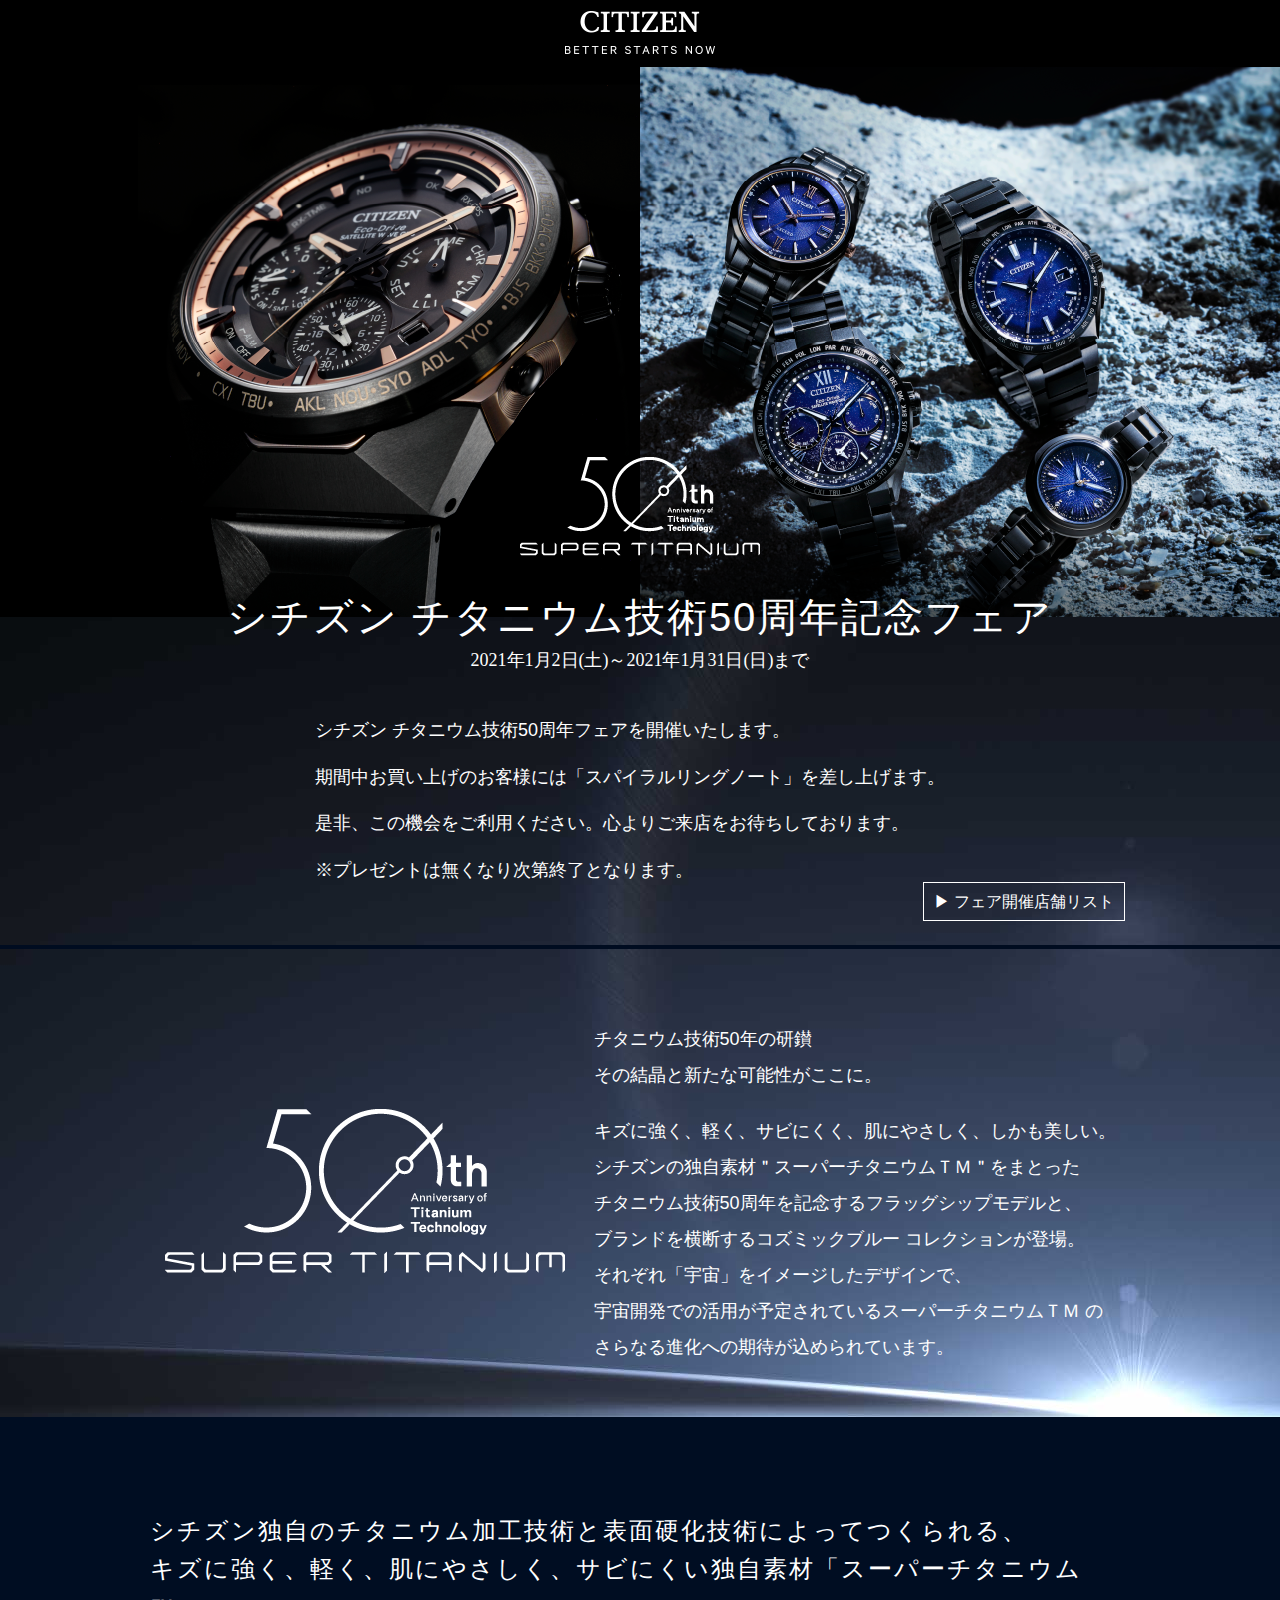
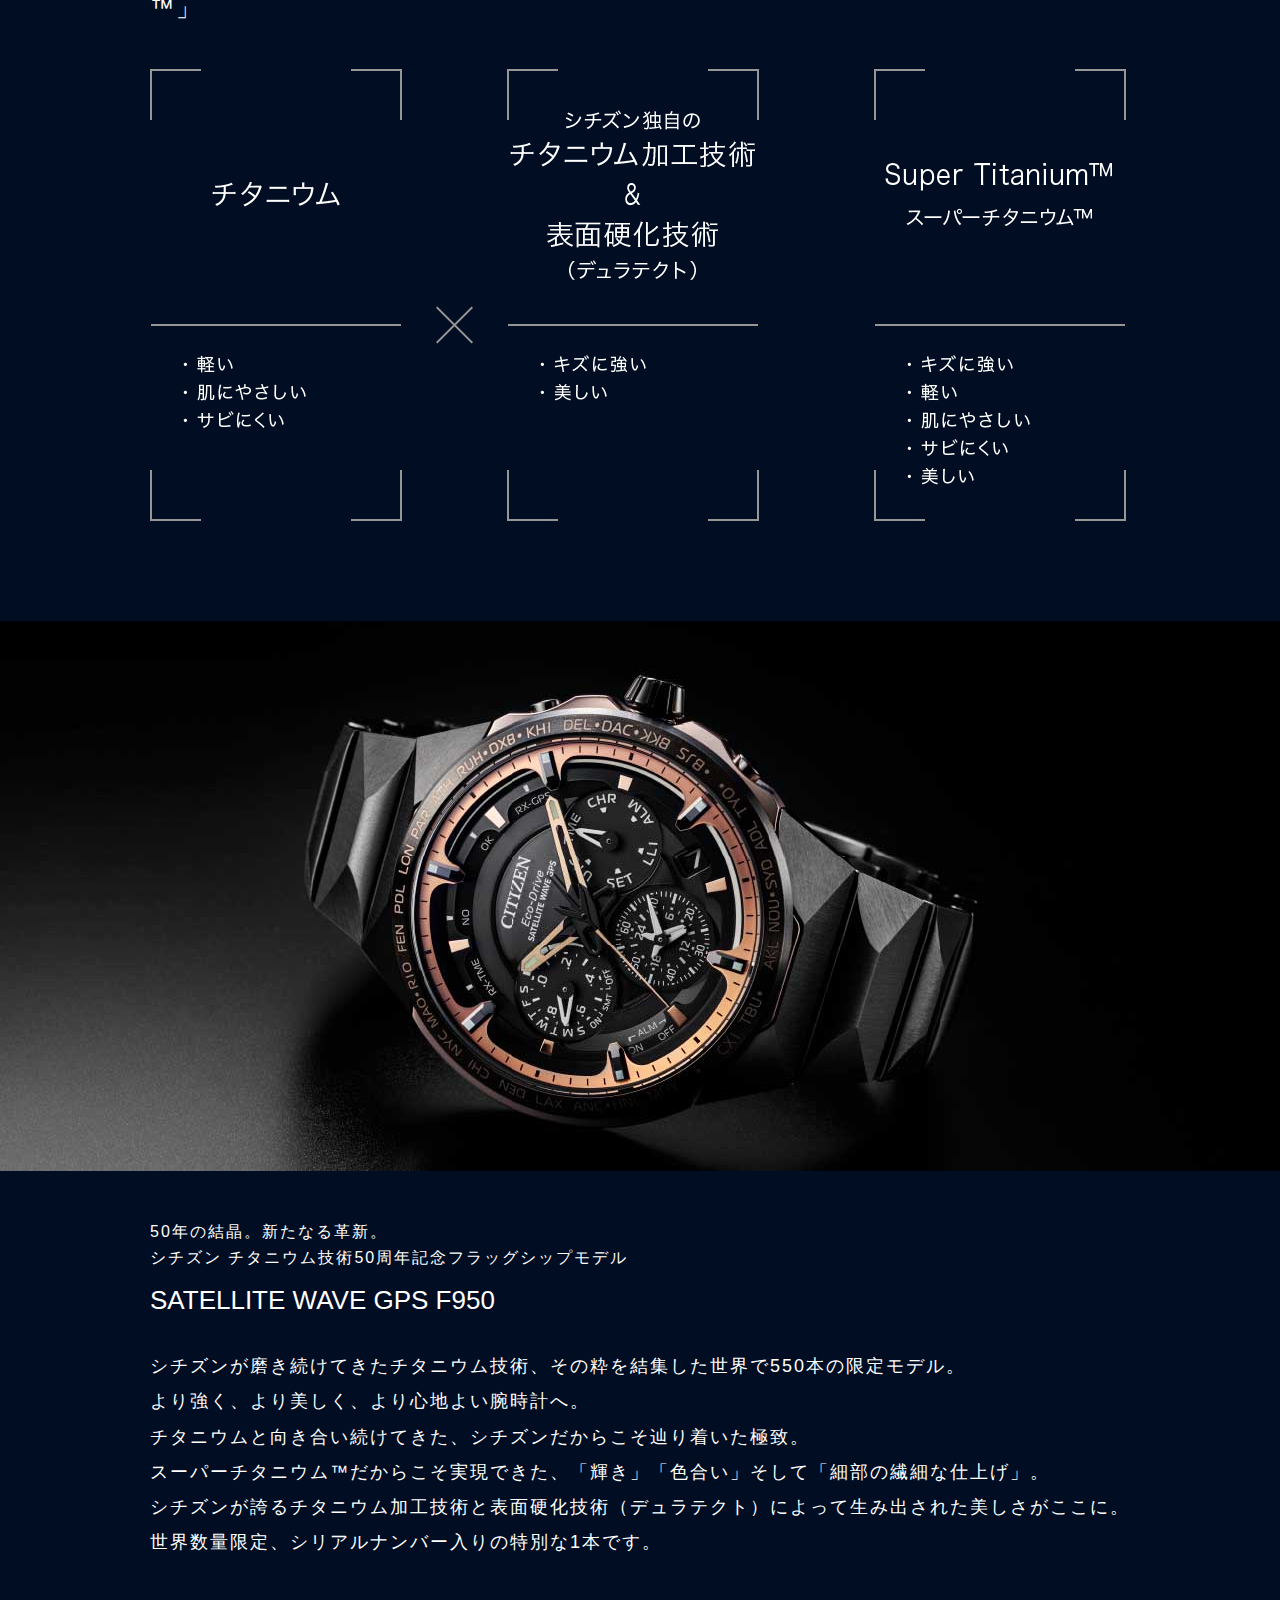
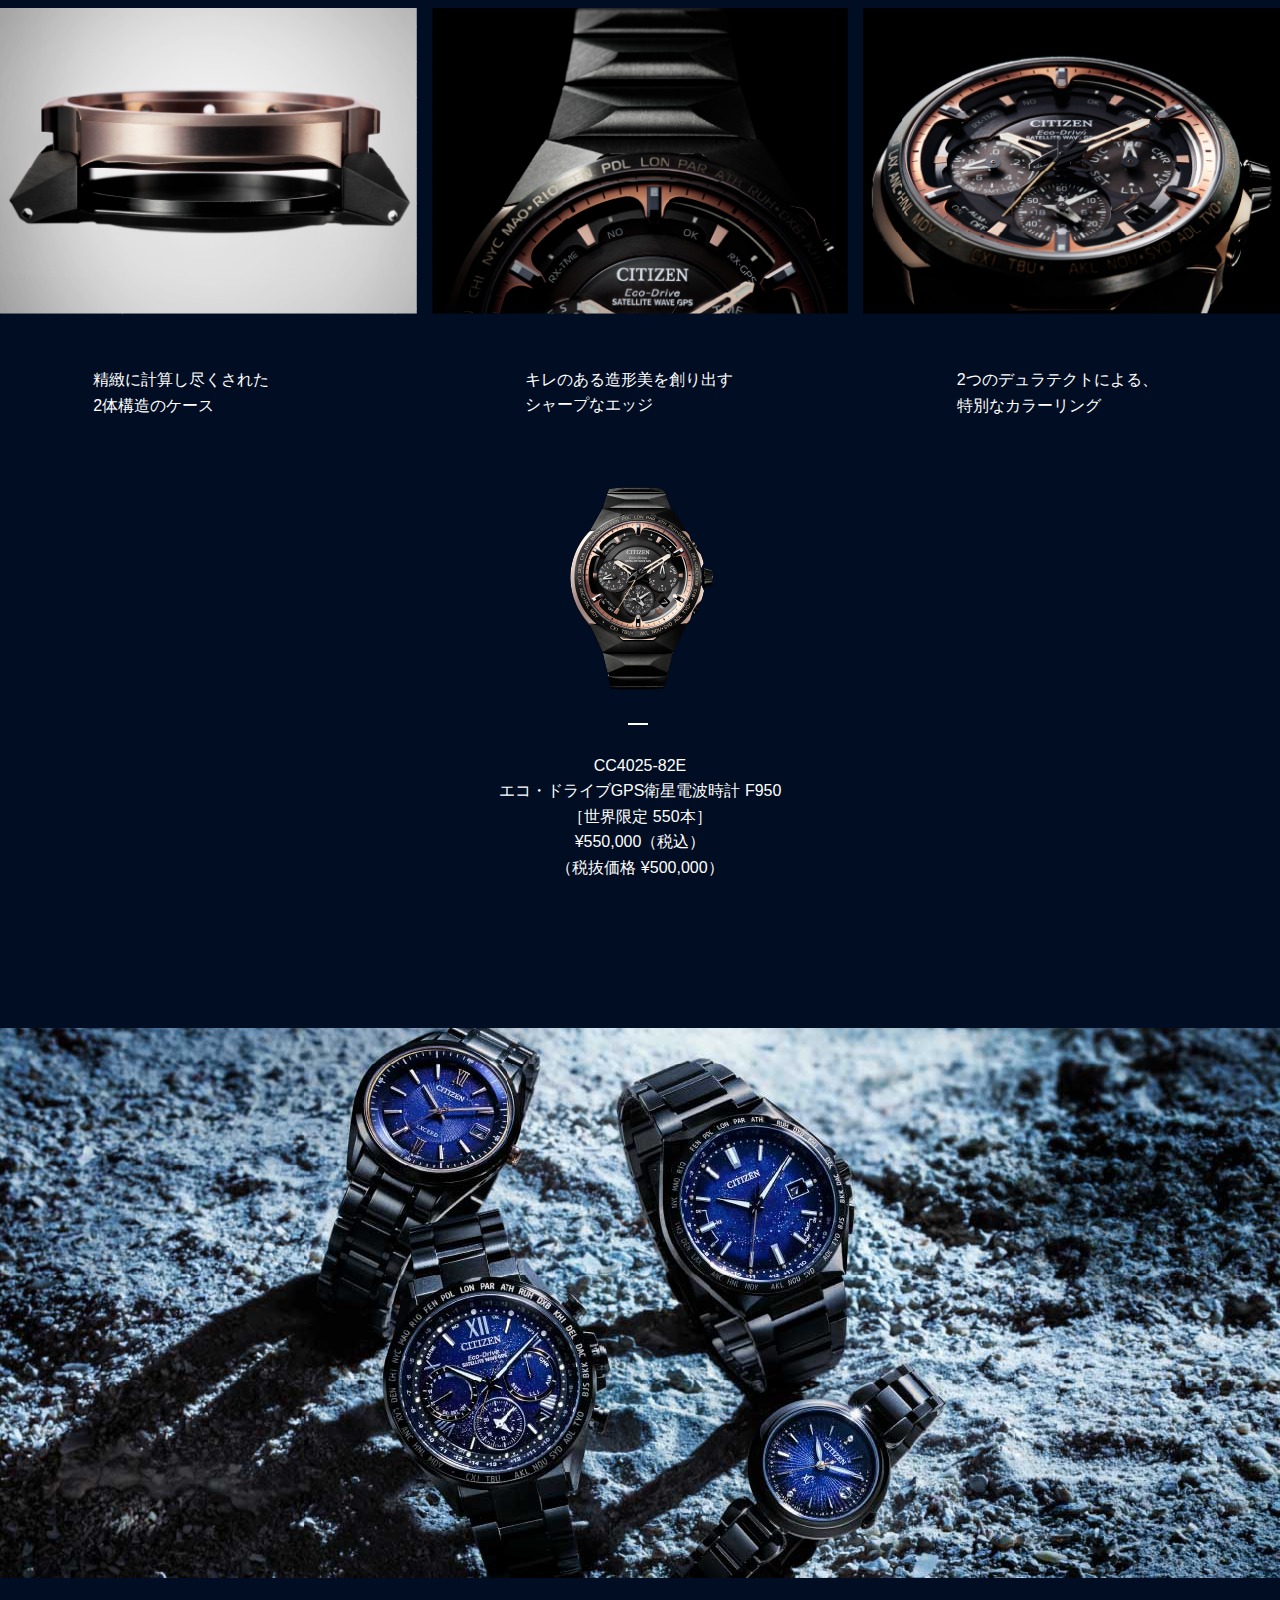
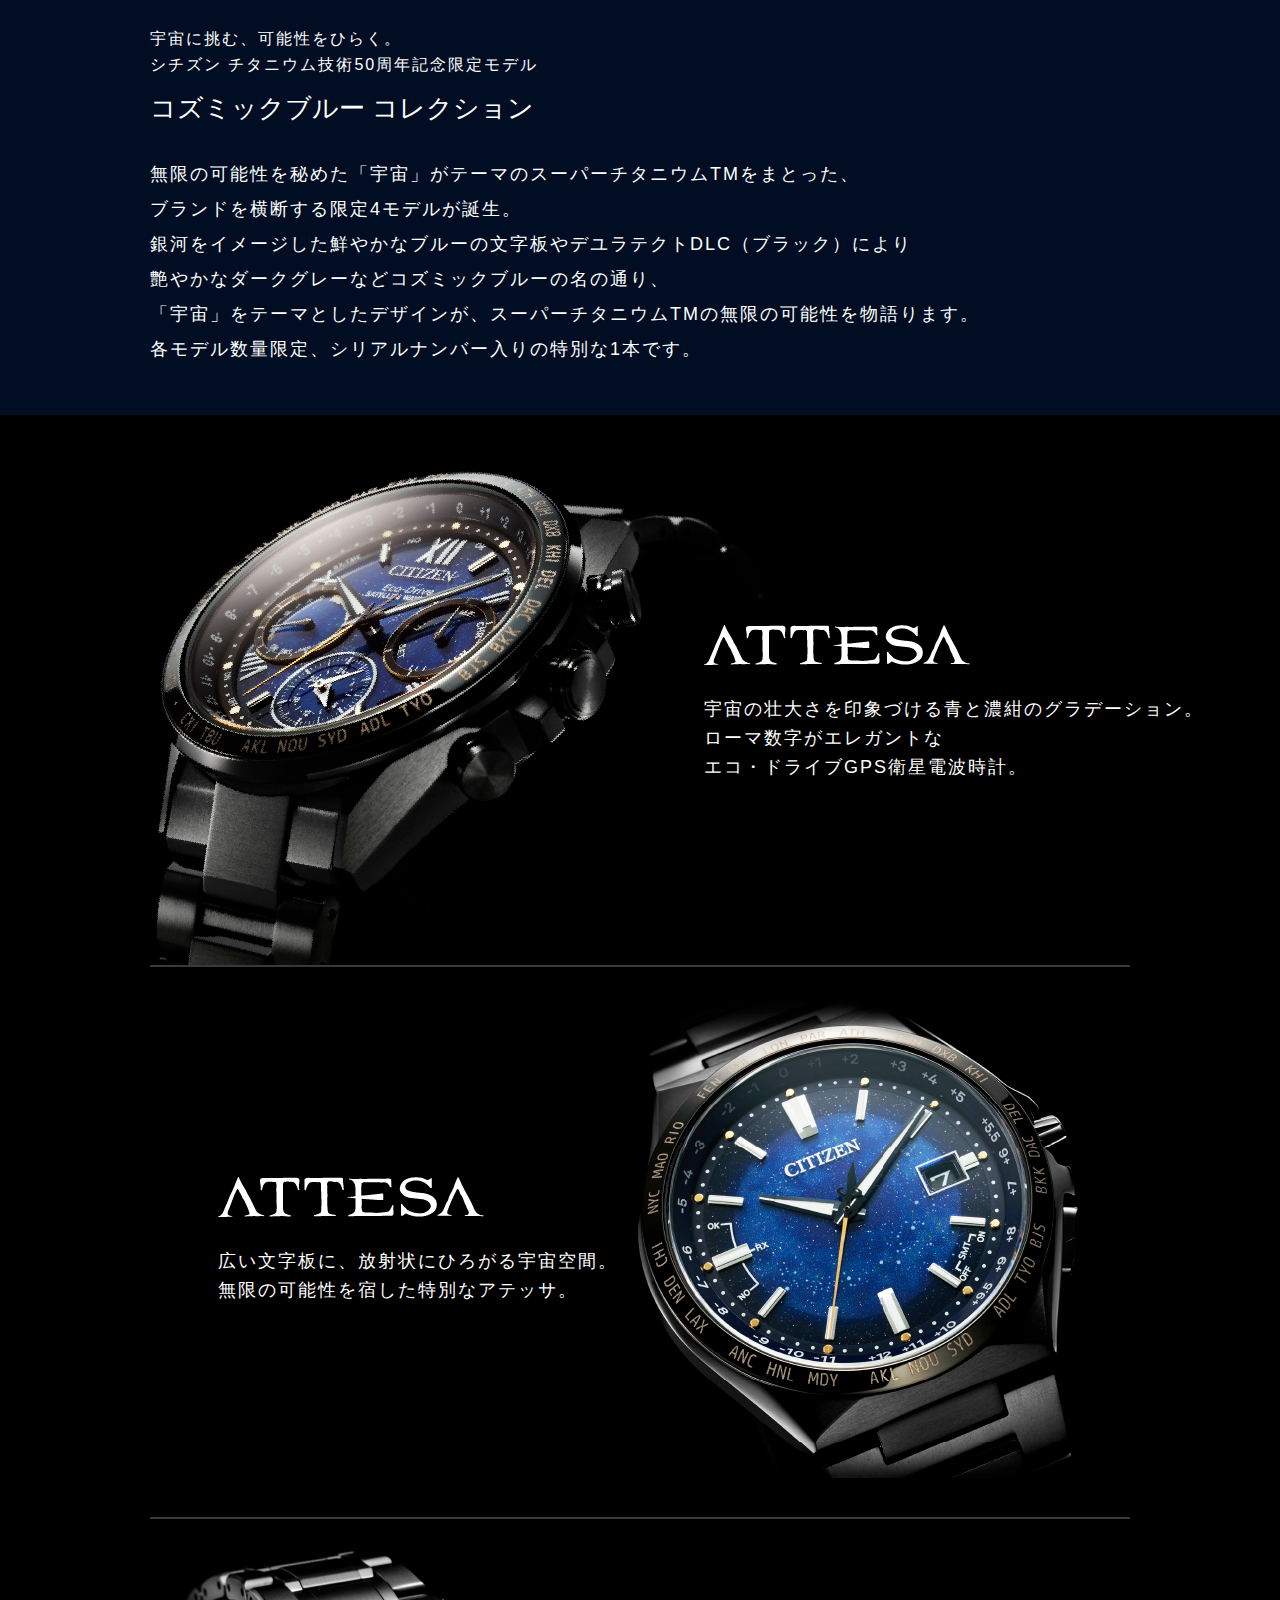
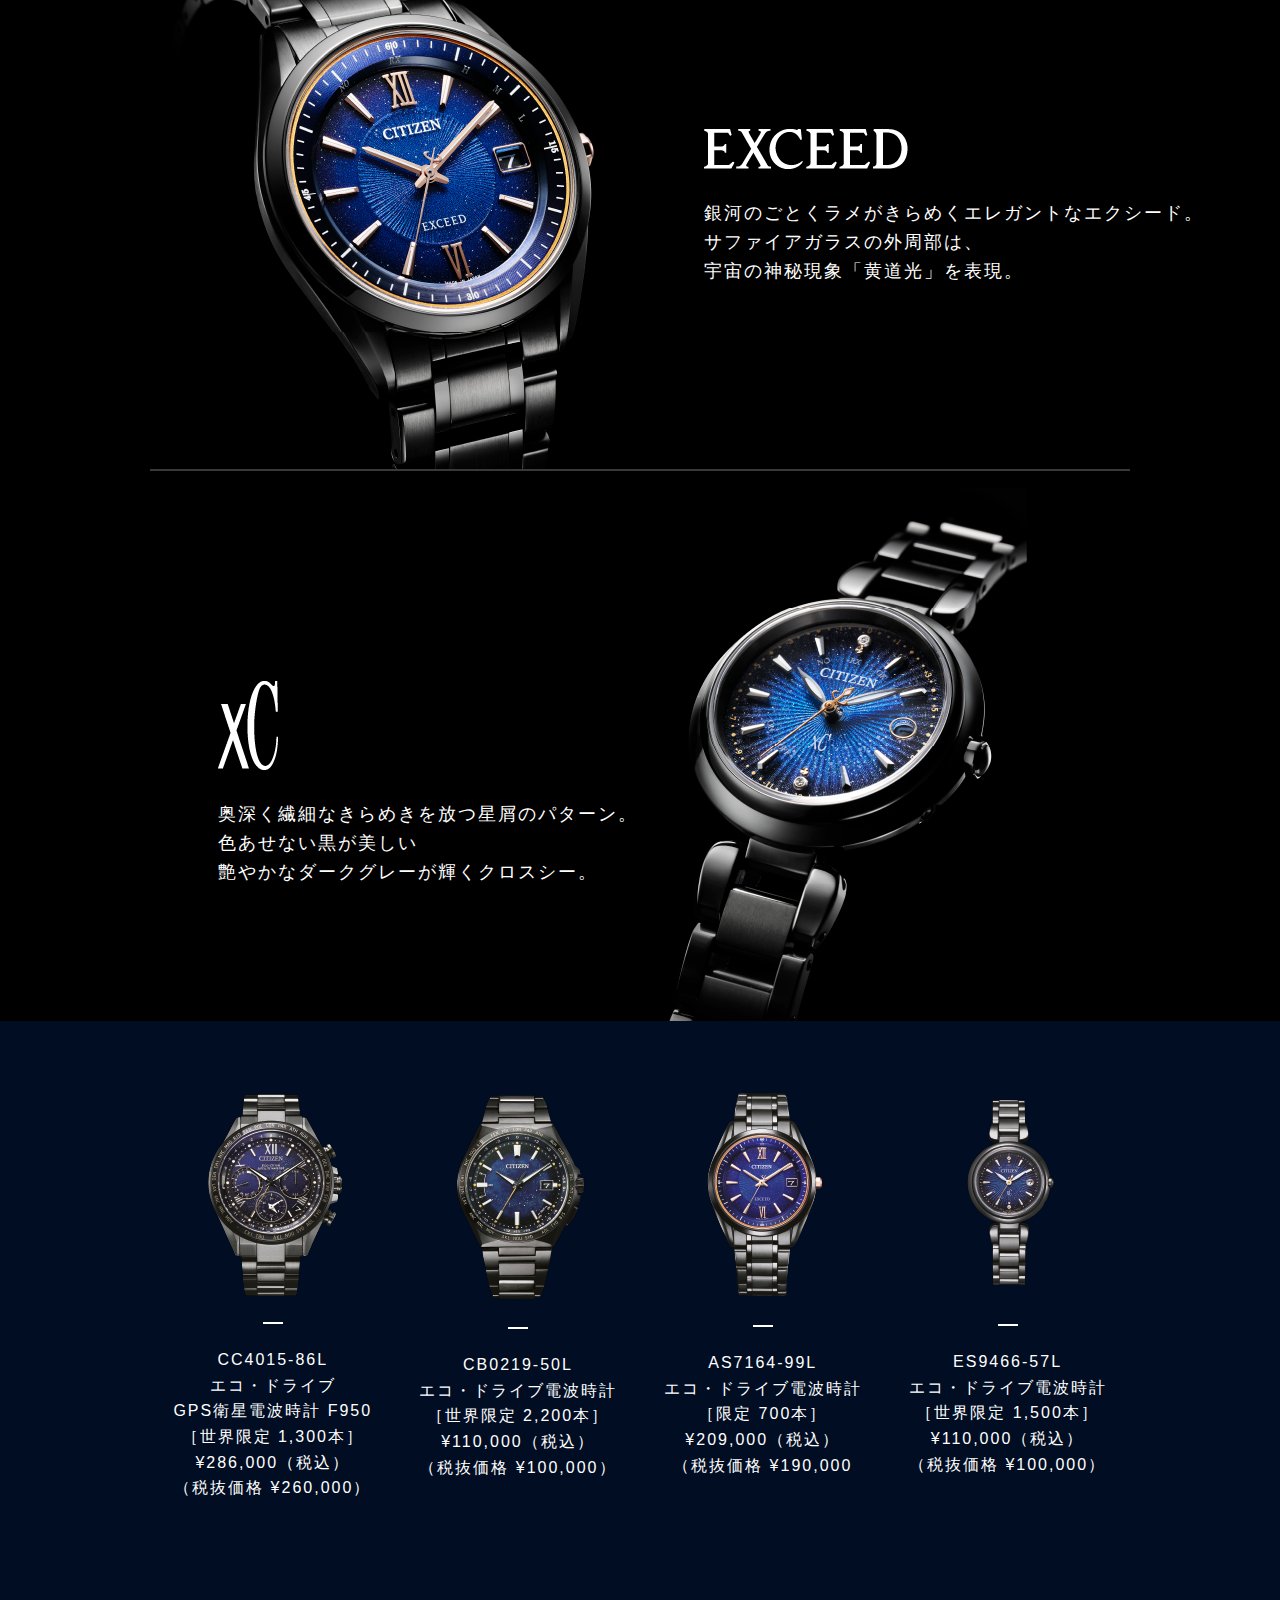
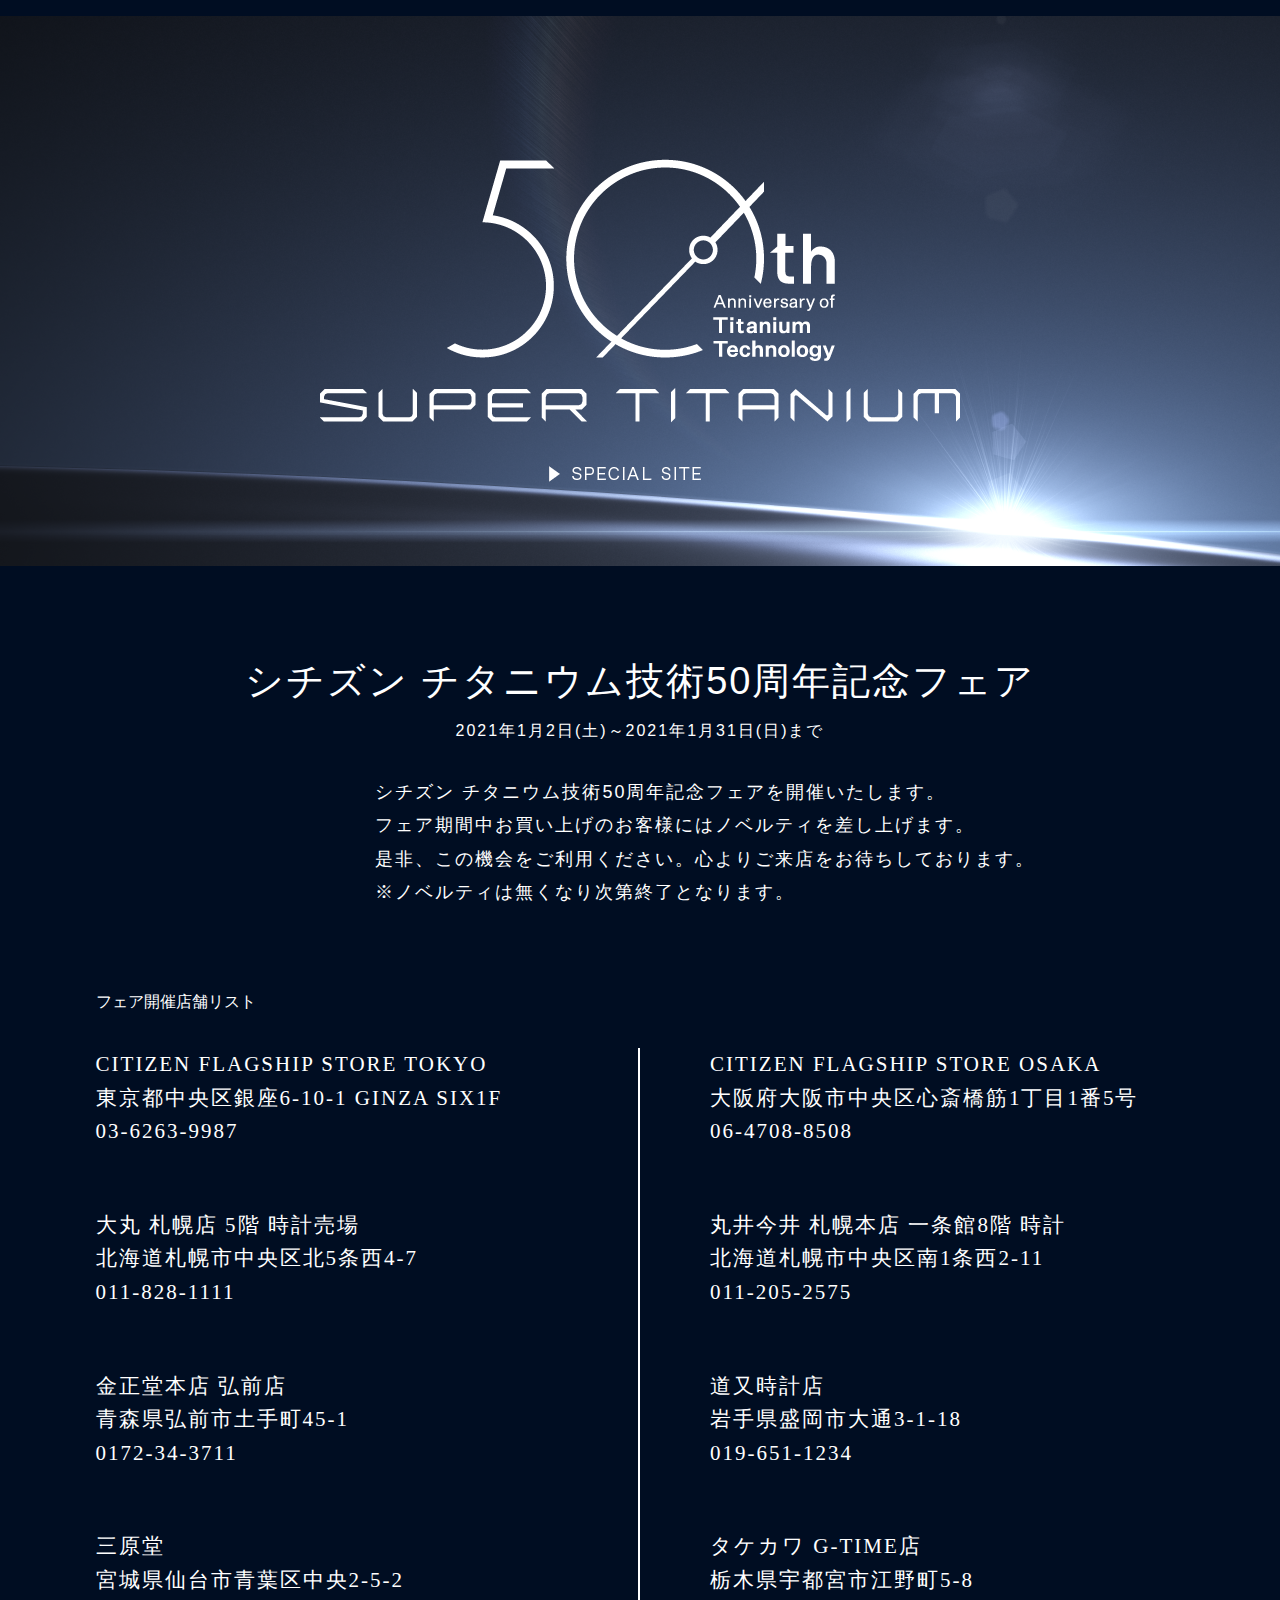
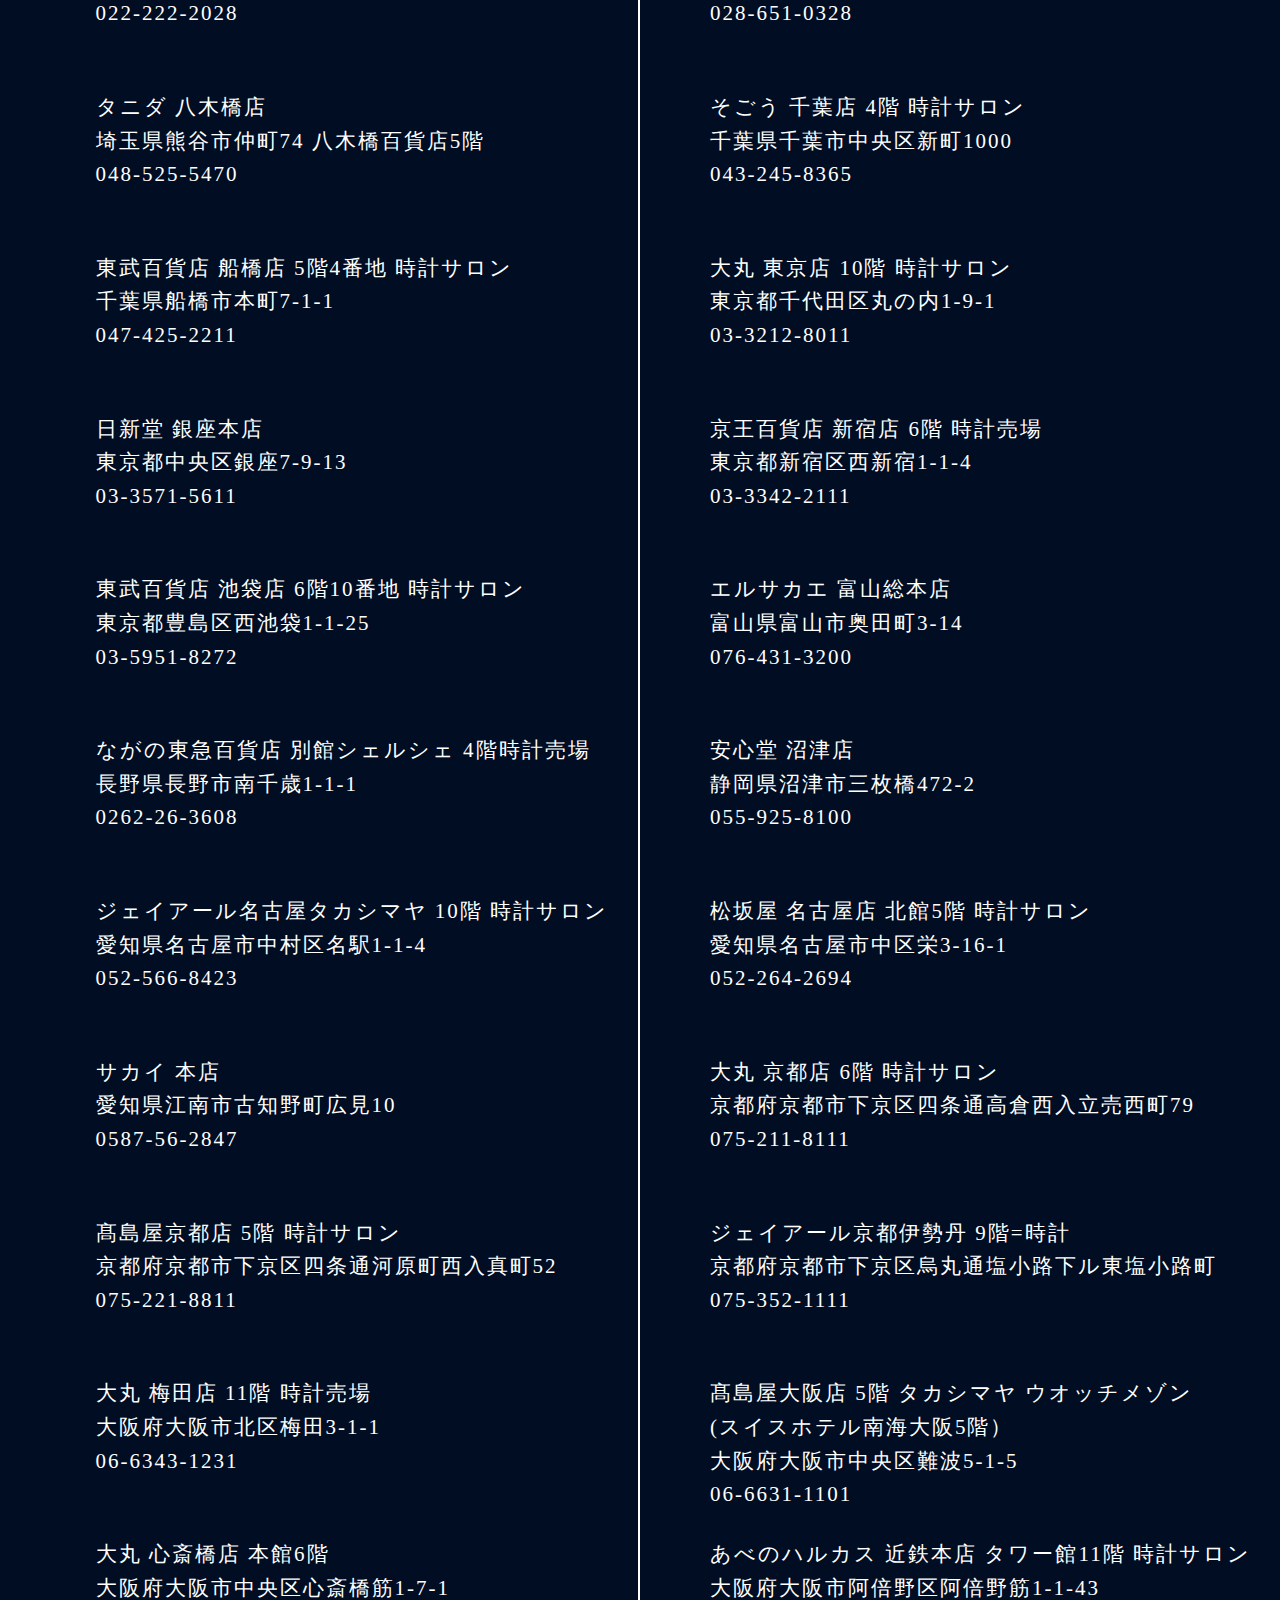
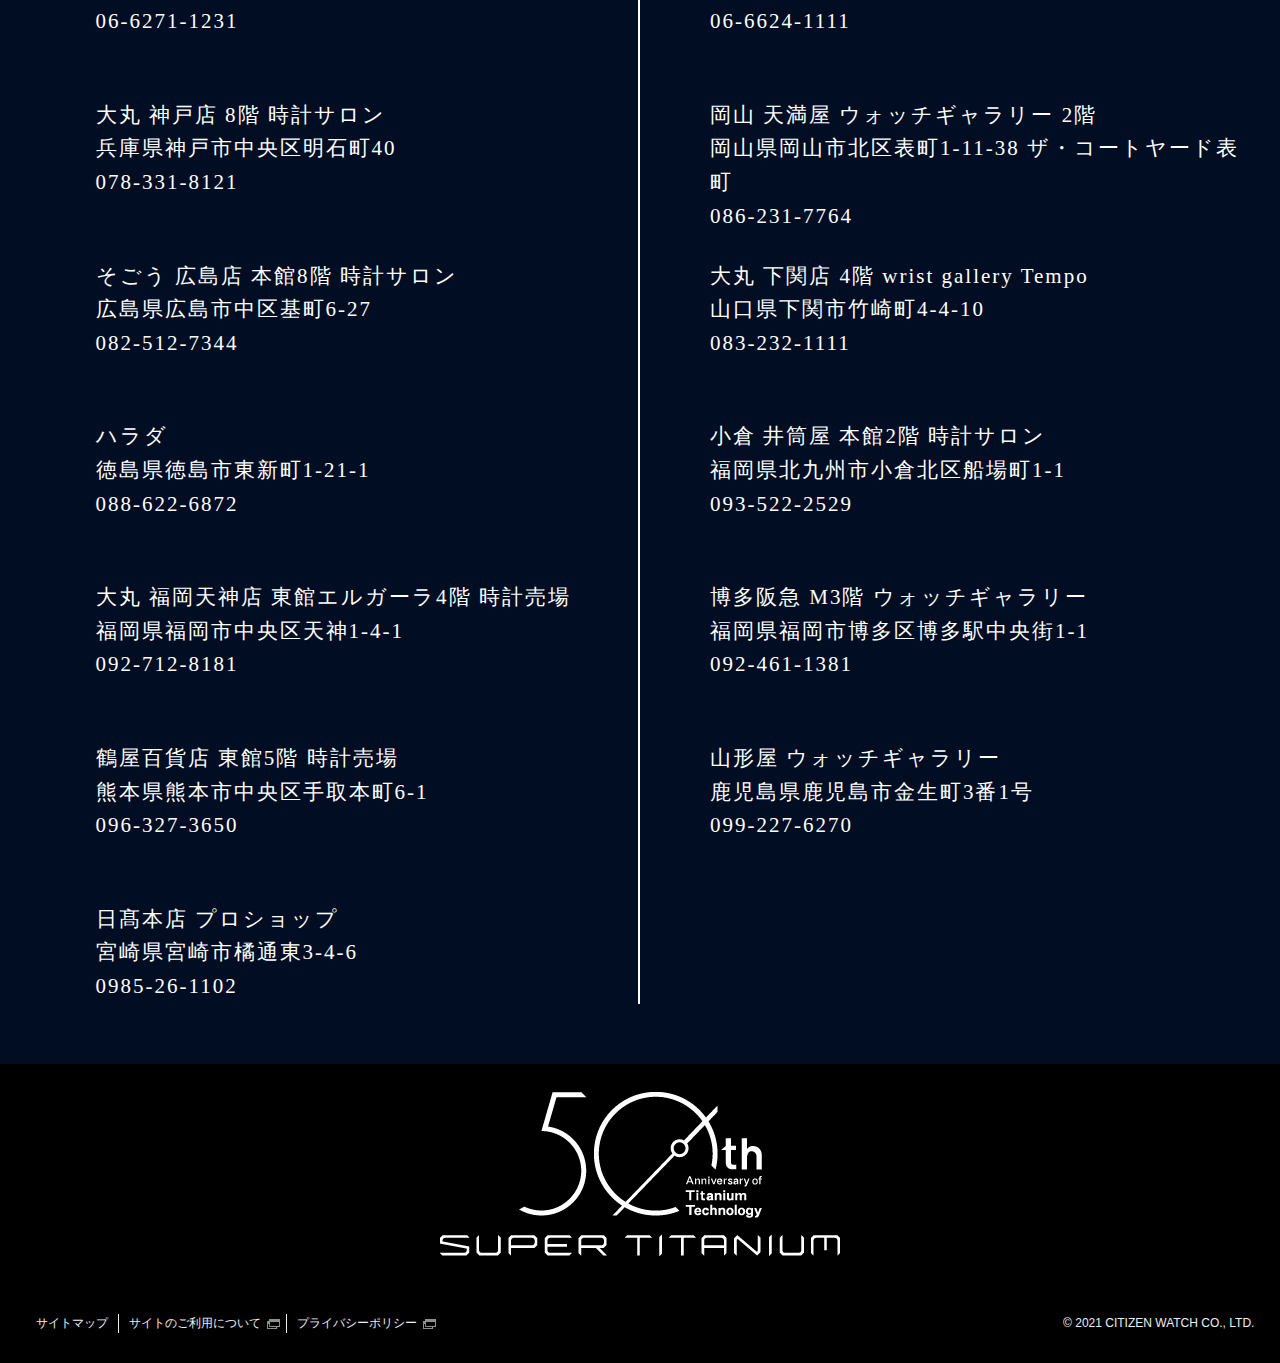
==== commit 123a58eb: "updated SP and PC" ====
--- a/index.html
+++ b/index.html
@@ -53,7 +53,7 @@
                 </div>
                 <img class="banner is_pc" src="./img/banner.png" alt="">
                 <img class="banner is_sp" src="./img/banner-sp.jpg" alt="">
-                <div class="top_company inner_in is_sp">
+                <div class="top_company inner_in is_sp company_edit">
                     <div class="left">
                         <img src="./img/logo_company.png" alt="">
                     </div>
@@ -64,36 +64,37 @@
                         <p>キズに強く、軽く、サビにくく、肌にやさしく、しかも美しい。シチズンの独自素材＂スーパーチタニウムＴＭ＂をまとったチタニウム技術50周年を記念するフラッグシップモデルと、ブランドを横断するコズミックブルー コレクションが登場。それぞれ「宇宙」をイメージしたデザインで、宇宙開発での活用が予定されているスーパーチタニウムＴＭ のさらなる進化への期待が込められています。
                         </p>
                     </div>
-
-                    <div class="wrap is_pc">
-                        <h2 class="page_ttl inner_in">シチズン チタニウム技術50周年記念フェア</h2>
-                        <div class="text_desc">
-                            <p>2021年1月2日(土)～2021年1月31日(日)まで</p>
-                            <p>シチズン チタニウム技術50周年フェアを開催いたします。</p>
-                            <p>期間中お買い上げのお客様には「スパイラルリングノート」を差し上げます。</p>
-                            <p>是非、この機会をご利用ください。心よりご来店をお待ちしております。</p>
-                            <p>※プレゼントは無くなり次第終了となります。</p>
-                            <a href="#">▶︎ フェア開催店舗リスト</a>
-                        </div>
-
-                        <div class="top_company inner_in">
-                            <div class="left">
-                                <img src="./img/logo_company.png" alt="">
-                            </div>
-
-                            <div class="right">
-                                <p>チタニウム技術50年の研鑚<br> その結晶と新たな可能性がここに。
-                                </p>
-                                <p>キズに強く、軽く、サビにくく、肌にやさしく、しかも美しい。</p>
-                                <p>シチズンの独自素材＂スーパーチタニウムＴＭ＂をまとった<br> チタニウム技術50周年を記念するフラッグシップモデルと、<br> ブランドを横断するコズミックブルー コレクションが登場。</p>
-                                <p>それぞれ「宇宙」をイメージしたデザインで、<br> 宇宙開発での活用が予定されているスーパーチタニウムＴＭ の<br> さらなる進化への期待が込められています。
-                                </p>
-
-                            </div>
-
-                        </div>
-                    </div>
-                    <!-- End section 01 -->
+                </div>
+
+                <div class="wrap is_pc">
+                    <h2 class="page_ttl inner_in">シチズン チタニウム技術50周年記念フェア</h2>
+                    <div class="text_desc">
+                        <p>2021年1月2日(土)～2021年1月31日(日)まで</p>
+                        <p>シチズン チタニウム技術50周年フェアを開催いたします。</p>
+                        <p>期間中お買い上げのお客様には「スパイラルリングノート」を差し上げます。</p>
+                        <p>是非、この機会をご利用ください。心よりご来店をお待ちしております。</p>
+                        <p>※プレゼントは無くなり次第終了となります。</p>
+                        <a href="#">▶︎ フェア開催店舗リスト</a>
+                    </div>
+
+                    <div class="top_company inner_in ">
+                        <div class="left">
+                            <img src="./img/logo_company.png" alt="">
+                        </div>
+
+                        <div class="right">
+                            <p>チタニウム技術50年の研鑚<br> その結晶と新たな可能性がここに。
+                            </p>
+                            <p>キズに強く、軽く、サビにくく、肌にやさしく、しかも美しい。</p>
+                            <p>シチズンの独自素材＂スーパーチタニウムＴＭ＂をまとった<br> チタニウム技術50周年を記念するフラッグシップモデルと、<br> ブランドを横断するコズミックブルー コレクションが登場。</p>
+                            <p>それぞれ「宇宙」をイメージしたデザインで、<br> 宇宙開発での活用が予定されているスーパーチタニウムＴＭ の<br> さらなる進化への期待が込められています。
+                            </p>
+
+                        </div>
+
+                    </div>
+                </div>
+                <!-- End section 01 -->
             </section>
 
             <section class="top_sec02">
@@ -166,6 +167,7 @@
             </section>
 
             <section class="top_sec04">
+
                 <div class="product_list">
                     <div class="txt_content">
                         <img class="is_sp" src="./img/img01_topsec04_sp.png" alt="">
@@ -241,6 +243,7 @@
                         </figcaption>
                     </figure>
                 </div>
+
                 <!-- End section 04 -->
             </section>
 
@@ -540,30 +543,43 @@
                     </div>
                 </div>
                 <div class="logo_sec06">
-                    <img src="./img/logo_topsec06.png" alt="">
+                    <img class="is_pc" src="./img/logo_topsec06.png " alt=" ">
+                    <img class="is_sp" src="./img/logo_topsec06_sp.png " alt=" ">
                 </div>
             </section>
-
             <!--/main-->
-            </div>
-            <footer id="footer">
-                <div class=" wrap inner">
-                    <ul class="ft_links">
+        </div>
+
+        <footer id="footer">
+            <div class="is_pc">
+                <div class=" wrap inner ">
+                    <ul class="ft_links ">
                         <li><a>サイトマップ</a></li>
                         <li><a>サイトのご利用について</a></li>
                         <li><a>プライバシーポリシー</a></li>
                     </ul>
-                    <div class="copyright">© 2021 CITIZEN WATCH CO., LTD.</div>
-                </div>
-
-                <!--/footer-->
-            </footer>
-            <!--/container-->
-        </div>
-        <script src="https://ajax.googleapis.com/ajax/libs/jquery/2.2.4/jquery.min.js"></script>
-        <!--プラグインのJSはここに入れる-->
-        <script src="./lib/jquery.validate.min.js"></script>
-        <script src="./js/script.js"></script>
+                    <div class="copyright ">© 2021 CITIZEN WATCH CO., LTD.</div>
+                </div>
+            </div>
+            <div class="is_sp">
+                <div class="wrap">
+                    <ul class="ft_links ">
+                        <li><a>サイトのご利用<br class="small_sp">について</a></li>
+                        <li><a>プライバシー<br class="small_sp">ポリシー</a></li>
+                        <li><a>サイトマップ</a></li>
+                    </ul>
+                    <div class="copyright ">© 2021 CITIZEN WATCH CO., LTD.</div>
+                </div>
+            </div>
+
+            <!--/footer-->
+        </footer>
+        <!--/container-->
+    </div>
+    <script src="https://ajax.googleapis.com/ajax/libs/jquery/2.2.4/jquery.min.js "></script>
+    <!--プラグインのJSはここに入れる-->
+    <script src="./lib/jquery.validate.min.js "></script>
+    <script src="./js/script.js "></script>
 </body>
 
 </html>--- a/css/style.css
+++ b/css/style.css
@@ -46,6 +46,10 @@
     display: block;
 }
 
+.small_sp {
+    display: none;
+}
+
 .inner {
     width: 96%;
     max-width: 1280px;
@@ -98,7 +102,7 @@
     background-size: cover;
     background-position: bottom;
     text-align: center;
-    margin-top: -2px;
+    margin-top: -20px;
 }
 
 .top_sec01 .wrap .page_ttl {
@@ -111,7 +115,7 @@
 .top_sec01 .wrap .text_desc p:nth-child(1) {
     text-align: center !important;
     font-family: "ヒラギノ角ゴ Pro W6";
-    padding-bottom: 30px;
+    padding-bottom: 23px;
 }
 
 .top_sec01 .wrap .text_desc p {
@@ -125,7 +129,7 @@
 }
 
 .top_sec01 .wrap .text_desc {
-    padding-bottom: 30px;
+    padding-bottom: 35px;
     border-bottom: 4px solid #000c20;
 }
 
@@ -143,7 +147,11 @@
     display: flex;
     flex-direction: row;
     justify-content: space-around;
-    margin: 70px auto 40px;
+    margin: 72px auto 40px;
+}
+
+.top_sec01 .company_edit {
+    display: none !important;
 }
 
 .top_sec01 .top_company p {
@@ -172,7 +180,7 @@
     font-size: 2.4rem;
     line-height: 1.6;
     letter-spacing: 2px;
-    padding: 90px 0px 45px;
+    padding: 95px 0px 42px;
 }
 
 .top_sec03>img {
@@ -186,11 +194,19 @@
 .top_sec03 .content,
 .top_sec03 .sample {
     background-color: #000D22;
-    padding: 50px 50px;
+    padding: 40px 50px 133px;
     margin-top: -2px;
     text-align: center;
 }
 
+.top_sec03 .content {
+    padding: 50px 50px 48px;
+}
+
+.top_sec03 .sample figure img {
+    margin: auto;
+}
+
 .top_sec03 .content p:first-child {
     font-size: 1.6rem;
     color: #ffffff;
@@ -202,13 +218,13 @@
     font-size: 1.8rem;
     color: #ffffff;
     letter-spacing: 2px;
-    line-height: 1.6;
+    line-height: 1.95;
 }
 
 .top_sec03 .content h3 {
     color: #ffffff;
     font-size: 2.6rem;
-    padding: 20px 0px 40px;
+    padding: 17px 0px 36px;
 }
 
 .top_sec03 .details {
@@ -228,12 +244,13 @@
 
 .top_sec03 .details figure img {
     border: none;
+    width: 100%;
 }
 
 .top_sec03 figure figcaption {
     color: #ffffff;
     width: 230px;
-    margin: 15px auto;
+    margin: 50px auto 15px;
     font-size: 1.6rem;
     text-align: left;
     line-height: 1.6;
@@ -242,6 +259,17 @@
 .top_sec03 .sample figure figcaption {
     text-align: center;
     width: 100%;
+    position: relative;
+}
+
+.top_sec03 .sample figure figcaption::before {
+    content: "";
+    height: 2px;
+    background-color: #ffffff;
+    width: 20px;
+    position: absolute;
+    left: 49%;
+    top: -30px;
 }
 
 .top_sec04 {
@@ -259,15 +287,15 @@
     background-image: url("../img/img01_topsec04.png");
 }
 
-.top_sec04 .product_list:nth-child(3) {
+.top_sec04 .product_list:nth-child(4) {
     background-image: url("../img/img02_topsec04.png");
 }
 
-.top_sec04 .product_list:nth-child(5) {
+.top_sec04 .product_list:nth-child(7) {
     background-image: url("../img/img03_topsec04.png");
 }
 
-.top_sec04 .product_list:nth-child(7) {
+.top_sec04 .product_list:nth-child(10) {
     background-image: url("../img/img04_topsec04.png");
 }
 
@@ -276,9 +304,9 @@
     padding-top: 210px;
 }
 
-.top_sec04 .product_list:nth-child(3) .txt_content,
-.top_sec04 .product_list:nth-child(7) .txt_content {
-    margin-left: 10%;
+.top_sec04 .product_list:nth-child(4) .txt_content,
+.top_sec04 .product_list:nth-child(10) .txt_content {
+    margin-left: 17%;
     padding-top: 210px;
 }
 
@@ -297,7 +325,7 @@
     height: 2px;
     background-color: #393939;
     border: none;
-    width: 90%;
+    width: 76.5%;
     margin: 0px auto;
 }
 
@@ -305,7 +333,7 @@
     display: flex;
     flex-direction: row;
     justify-content: space-around;
-    padding: 74px 0px 115px;
+    padding: 62px 0px 115px;
 }
 
 .sample_list figure {
@@ -323,15 +351,15 @@
     letter-spacing: 2px;
     text-align: center;
     position: relative;
-    margin-top: 30px;
+    margin-top: 35px;
 }
 
 .sample_list figure:nth-child(3) figcaption {
-    margin-top: 35px;
+    margin-top: 42px;
 }
 
 .sample_list figure:nth-child(4) figcaption {
-    margin-top: 40px;
+    margin-top: 47px;
 }
 
 .sample_list figcaption::before {
@@ -367,7 +395,7 @@
 
 .top_sec05 .text_desc {
     background-color: #000D22;
-    padding: 30px 0px 30px;
+    padding: 85px 0px 50px;
     width: 100%;
     text-align: center;
 }
@@ -384,14 +412,14 @@
     color: #ffffff;
     letter-spacing: 2px;
     line-height: 1.6;
-    padding: 20px 40px;
+    padding: 6px 40px 33px;
 }
 
 .top_sec05 .text_desc .content .text {
     font-size: 1.8rem;
     color: #ffffff;
     letter-spacing: 2px;
-    line-height: 1.6;
+    line-height: 1.85;
     text-align: left;
     margin-left: 23%;
 }
@@ -406,7 +434,8 @@
     font-size: 1.6rem;
     font-family: "ヒラギノ角ゴ Pro W6";
     line-height: 1.6;
-    padding-bottom: 30px;
+    padding-bottom: 33px;
+    padding-left: 70px;
 }
 
 .top_sec06 .address_item .left p:first-child,
@@ -431,19 +460,27 @@
 .top_sec06 .address_item .left {
     border-right: 2px solid #fff;
     width: 50%;
-    padding: 0 0px 45px 0px;
+    padding: 0 0px 60px 70px;
+}
+
+.top_sec06 .address_item:last-child .left {
+    padding: 0 0px 0px 70px;
 }
 
 .top_sec06 .address_item .right {
-    padding-left: 100px;
+    padding-left: 70px;
     width: 50%;
 }
 
 .top_sec06 .logo_sec06 {
     background-color: #000000;
-    padding: 30px 0px;
+    padding: 28px 0px;
     text-align: center;
-    margin-top: 30px;
+    margin-top: 60px;
+}
+
+.logo_sec06 img {
+    margin: auto;
 }
 
 #footer {
@@ -477,12 +514,17 @@
 
 #footer .wrap ul li::after {
     content: "";
-    background-image: url("../img/icon_logofooter.png");
+    background-image: url("../img/icon_tab_pc.png");
     position: absolute;
     background-repeat: no-repeat;
-    width: 13px;
+    width: 14px;
     height: 10px;
     margin-left: 5px;
+    top: 5px;
+}
+
+#footer .wrap ul li:last-child {
+    border-right: none;
 }
 
 #footer .wrap ul li:first-child::after {
@@ -542,9 +584,12 @@
     .top_sec01 .wrap .text_desc img {
         margin-bottom: 10px;
     }
+    .top_sec01 .company_edit {
+        display: block !important;
+    }
     .top_sec01 .wrap .text_desc p {
         font-size: 2.4rem;
-        letter-spacing: 3px;
+        letter-spacing: 0px;
         max-width: 100%;
         width: 82%;
         margin: 0px auto;
@@ -555,7 +600,8 @@
     }
     .top_sec01 .wrap a {
         font-size: 1.8rem;
-        letter-spacing: 2.8px
+        letter-spacing: 2.8px;
+        margin-left: 40%;
     }
     .top_sec01 .wrap .text_desc {
         border-bottom: none;
@@ -571,7 +617,7 @@
         height: 963px;
     }
     .top_sec01 .top_company .left {
-        padding: 78px 0px 85px;
+        padding: 90px 0px 65px;
     }
     .top_sec01 .top_company .right {
         width: 82%;
@@ -588,6 +634,7 @@
     }
     .top_sec03 .content h3 {
         font-size: 3.2rem;
+        line-height: 1.3;
     }
     .top_sec03 .content p:nth-child(3),
     .top_sec03 .content p:first-child {
@@ -622,10 +669,16 @@
         padding: 35px 50px;
     }
     .top_sec03 .sample figure figcaption {
-        padding: 68px 0px 118px;
-    }
-    .top_sec04 .product_list {
-        background-image: none !important;
+        padding: 40px 0px 118px;
+    }
+    .top_sec03 .sample figure figcaption::before {
+        left: 48%;
+    }
+    .top_sec04 .product_list:first-child,
+    .top_sec04 .product_list:nth-child(4),
+    .top_sec04 .product_list:nth-child(7),
+    .top_sec04 .product_list:nth-child(10) {
+        background-image: none;
     }
     .top_sec04 .product_list .txt_content {
         padding-top: 10px;
@@ -663,8 +716,8 @@
         left: 48%;
         top: -65px;
     }
-    .top_sec04 .product_list:nth-child(3) .txt_content,
-    .top_sec04 .product_list:nth-child(7) .txt_content {
+    .top_sec04 .product_list:nth-child(4) .txt_content,
+    .top_sec04 .product_list:nth-child(10) .txt_content {
         margin-left: 0%;
         padding-top: 0px;
     }
@@ -679,14 +732,20 @@
         font-size: 2.4rem;
         margin-left: 9%;
     }
+    .top_sec05 .bg_anniversary .special_link img {
+        right: 34%;
+        top: 285px;
+    }
     .top_sec06 .address_list h3 {
         text-align: center;
     }
     .top_sec06 .address_item .right {
         padding-left: 0px;
         width: 100%;
-    }
-    .top_sec06 .address_item .left {
+        padding-bottom: 45px;
+    }
+    .top_sec06 .address_item .left,
+    .top_sec06 .address_item:last-child .left {
         border-right: none;
         width: 100%;
         padding: 0 0px 45px 0px;
@@ -695,4 +754,282 @@
         flex-direction: column;
         padding-left: 50px;
     }
+    .top_sec06 .logo_sec06 {
+        padding: 98px 0px;
+    }
+    .top_sec05 .bg_anniversary {
+        background-image: url("../img/bg_topsec05_sp.png");
+        height: 400px;
+        margin-top: -1px;
+    }
+    /* footer */
+    #footer .wrap {
+        flex-direction: column;
+        flex-wrap: wrap;
+    }
+    #footer .copyright {
+        text-align: center;
+    }
+    #footer .wrap ul li {
+        border-right: none;
+        padding: 20px 20px 20px;
+        width: 50%;
+        display: inline-block;
+        font-size: 1.6rem;
+    }
+    #footer .wrap ul {
+        border-top: 1px solid #525252;
+        display: block;
+        font-size: 0;
+    }
+    #footer .wrap ul li:nth-child(1) {
+        border-right: 1px solid #525252;
+    }
+    #footer .wrap ul li:nth-child(1),
+    #footer .wrap ul li:nth-child(2) {
+        border-bottom: 1px solid #525252;
+    }
+    #footer .wrap ul li:nth-child(3) {
+        border-bottom: 1px solid #525252;
+        border-right: 1px solid #525252;
+        display: block;
+        width: 50%;
+    }
+    #footer .wrap ul li:first-child {
+        padding-right: 0px;
+    }
+    #footer .wrap ul li a {
+        position: relative;
+    }
+    #footer .wrap ul li a::after {
+        content: "";
+        top: 28px;
+        background-image: url("../img/icon_tab_sp.png");
+        position: absolute;
+        background-repeat: no-repeat;
+        width: 14px;
+        height: 10px;
+        margin-left: 5px;
+        top: 3px;
+    }
+    #footer .wrap ul li::after {
+        content: ">";
+        background-image: none;
+        top: 19px;
+        right: 15px;
+    }
+    #footer .wrap ul li:first-child::after {
+        content: ">";
+        background-image: none;
+        top: 19px;
+        right: 15px;
+        display: block;
+    }
+    #footer .wrap ul li:last-child a::after {
+        display: none;
+    }
+}
+
+@media screen and (max-width: 615px) {
+    .top_sec01 .top_company p:first-child {
+        font-size: 2.5rem;
+        line-height: 1.5;
+    }
+    .top_sec01 .top_company p {
+        font-size: 2rem;
+    }
+    .top_sec02 p {
+        font-size: 2.5rem;
+    }
+    .top_sec01 .wrap .page_ttl {
+        font-size: 3.5rem;
+    }
+    .top_sec01 .wrap .text_desc p:nth-child(1) {
+        font-size: 2rem;
+        padding-top: 15px;
+    }
+    .top_sec01 .wrap .text_desc p {
+        font-size: 2rem;
+    }
+    .top_sec05 .text_desc .content h3 {
+        font-size: 3rem;
+    }
+    .top_sec05 .text_desc .content .year {
+        font-size: 2rem;
+    }
+    .top_sec05 .text_desc .content .text {
+        font-size: 2rem;
+    }
+    .top_sec06 .address_item .left p,
+    .top_sec06 .address_item .right p {
+        font-size: 1.7rem;
+    }
+    .top_sec04 .sample_list {
+        margin-top: 100px;
+    }
+    .sample_list figcaption {
+        padding-bottom: 100px;
+    }
+    .top_sec06 .logo_sec06 {
+        padding: 60px 0px 60px;
+    }
+    #footer .wrap ul li {
+        padding: 20px 5px 20px;
+    }
+}
+
+@media screen and (max-width: 480px) {
+    .inner_in {
+        width: 94%;
+    }
+    .small_sp {
+        display: block;
+    }
+    .top_sec01 .wrap .page_ttl {
+        font-size: 2.3rem;
+        line-height: 1.5;
+    }
+    .top_sec01 .wrap .text_desc p:nth-child(1) {
+        font-size: 1.6rem;
+    }
+    .top_sec01 .wrap .text_desc img {
+        margin-bottom: 30px;
+    }
+    .top_sec01 .wrap .text_desc p {
+        width: 95%;
+        font-size: 1.5rem;
+        letter-spacing: 0px;
+    }
+    .top_sec01 .wrap a {
+        font-size: 1.5rem;
+        margin-left: 15%;
+    }
+    .top_sec01 .top_company .left {
+        width: 75%;
+        margin: auto;
+        padding: 50px 0px 30px;
+    }
+    .top_sec01 .top_company .right {
+        width: 94%;
+        margin-top: 10px;
+        padding-bottom: 70px;
+    }
+    .top_sec01 .top_company p:first-child,
+    .top_sec01 .top_company p {
+        font-size: 1.5rem;
+        line-height: 2.5;
+        margin-top: 0px;
+    }
+    .top_sec01 .top_company {
+        height: auto;
+    }
+    .top_sec02 p {
+        font-size: 1.5rem;
+        padding: 50px 0px 40px;
+    }
+    .top_sec02 {
+        padding-bottom: 50px;
+    }
+    .top_sec03 .content p:nth-child(3),
+    .top_sec03 .content p:first-child {
+        font-size: 1.5rem;
+        line-height: 2.5;
+    }
+    .top_sec03 .content h3 {
+        font-size: 2.2rem;
+        padding: 10px 0px 30px;
+    }
+    .top_sec03 .content {
+        padding: 50px 0px 50px;
+    }
+    .top_sec03 figure figcaption {
+        font-size: 1.5rem;
+        padding: 7px 0px 30px;
+        line-height: 2;
+    }
+    .top_sec03 .sample {
+        padding: 5px;
+    }
+    .top_sec03 .sample figure figcaption {
+        padding: 20px 0px 50px;
+    }
+    .top_sec03 .sample figure figcaption::before {
+        left: 46.7%;
+    }
+    .top_sec03 .sample figure img {
+        width: 45%;
+    }
+    .top_sec03 .content {
+        padding: 50px 0px 20px;
+    }
+    .top_sec04 .txt_content img:nth-child(3) {
+        margin: 30px auto 30px;
+        width: 30%;
+    }
+    .top_sec04 .txt_content p {
+        font-size: 1.5rem;
+        width: 94%;
+        line-height: 2;
+        letter-spacing: 1.2px;
+    }
+    .top_sec04 .sample_list {
+        margin-top: 50px;
+    }
+    .top_sec04 .product_list {
+        height: auto;
+    }
+    .sample_list figcaption::before {
+        left: 47%;
+        top: -50px;
+    }
+    .sample_list figcaption {
+        margin-top: 70px;
+        padding-bottom: 70px;
+        font-size: 1.5rem;
+        line-height: 2;
+    }
+    .top_sec04 .sample_list img {
+        width: 50%;
+    }
+    .top_sec05 .bg_anniversary {
+        height: 295px;
+    }
+    .top_sec05 .bg_anniversary .special_link img {
+        right: 28%;
+        top: 208px;
+    }
+    .top_sec05 .text_desc .content h3 {
+        font-size: 2.3rem;
+    }
+    .top_sec05 .text_desc {
+        padding: 50px 0px 30px;
+    }
+    .top_sec05 .text_desc .content .year,
+    .top_sec05 .text_desc .content .text {
+        font-size: 1.6rem;
+        margin-left: 0%;
+    }
+    .top_sec06 .address_item .left p,
+    .top_sec06 .address_item .right p {
+        font-size: 1.5rem;
+    }
+    .top_sec06 .address_item {
+        padding-left: 20px;
+    }
+    .top_sec06 .address_item .left,
+    .top_sec06 .address_item .right,
+    .top_sec06 .address_item:last-child .left {
+        padding: 0 0px 30px 0px;
+    }
+    .top_sec06 .logo_sec06 {
+        padding: 50px 0px;
+    }
+    #footer .wrap ul li {
+        padding: 20px 5px 20px;
+        font-size: 1.5rem;
+    }
+    #footer .wrap ul li a::after {
+        margin-left: 6px;
+        top: 26px;
+    }
 }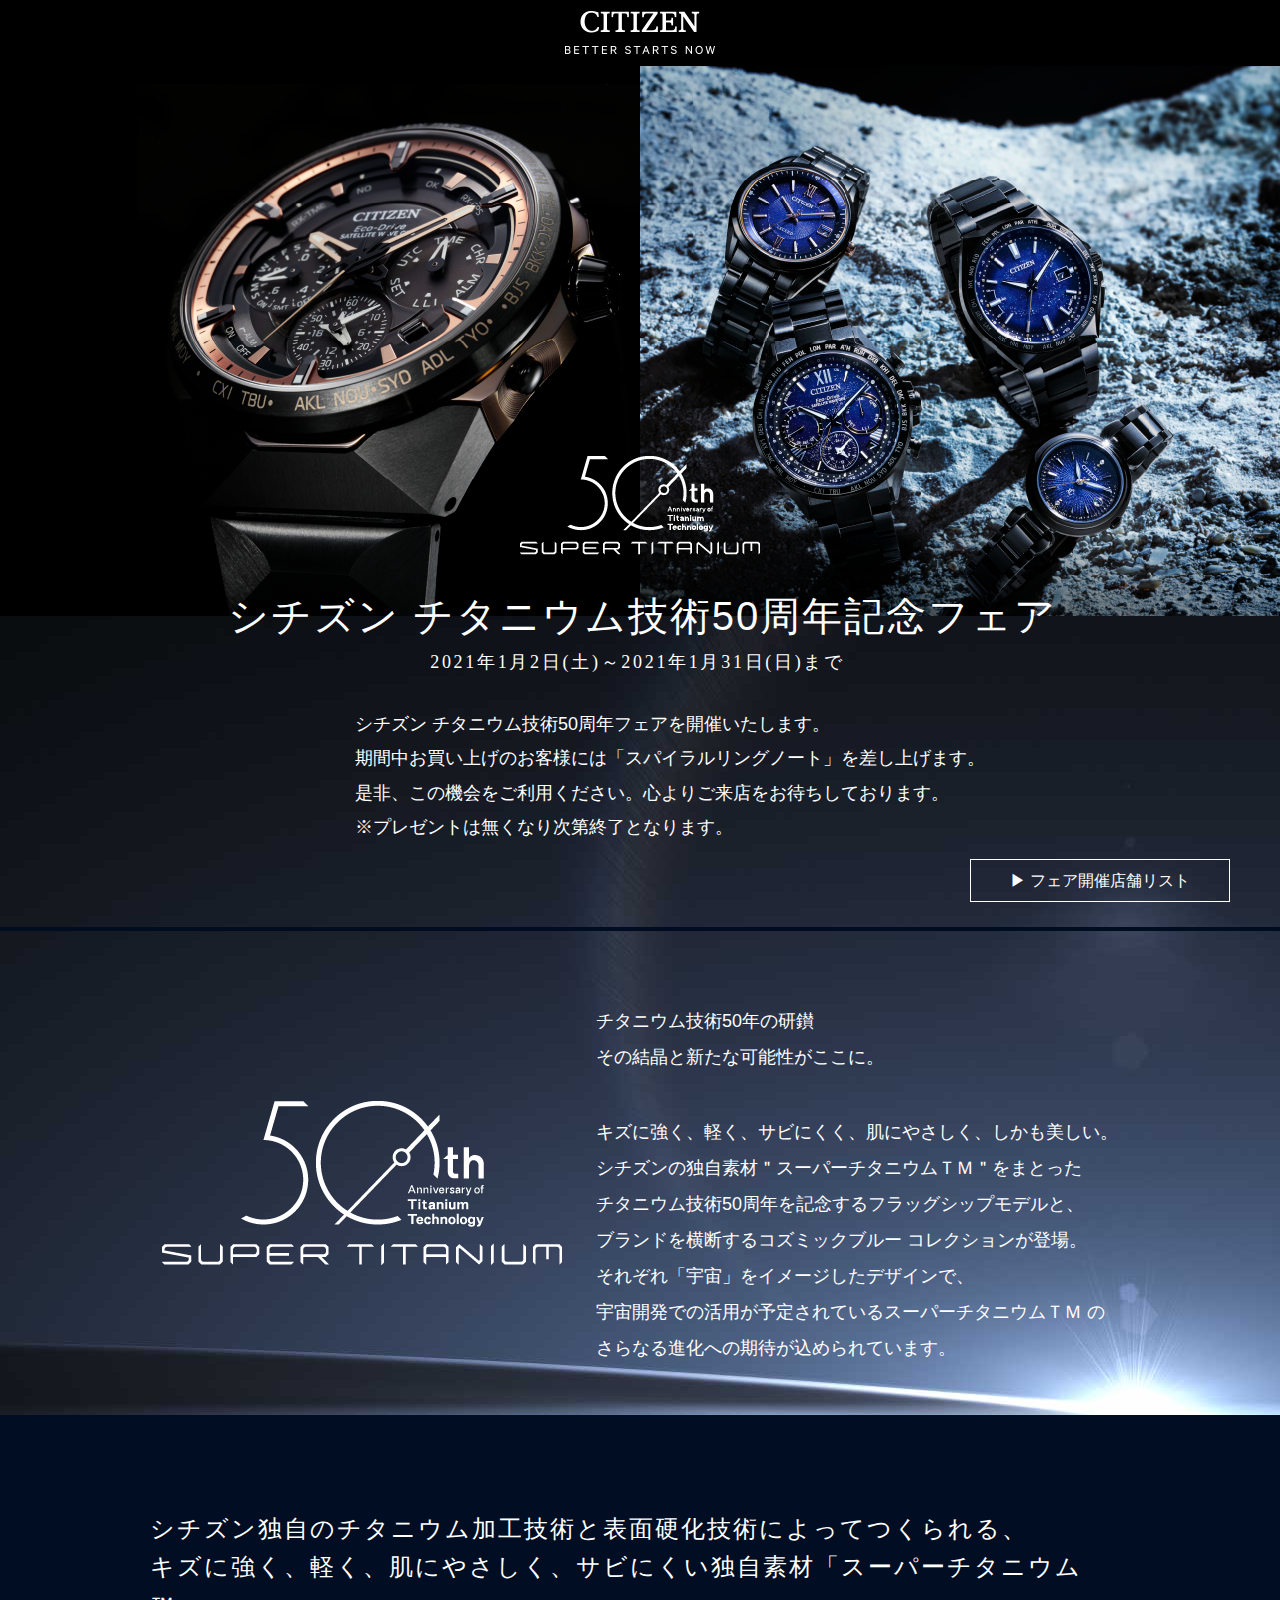
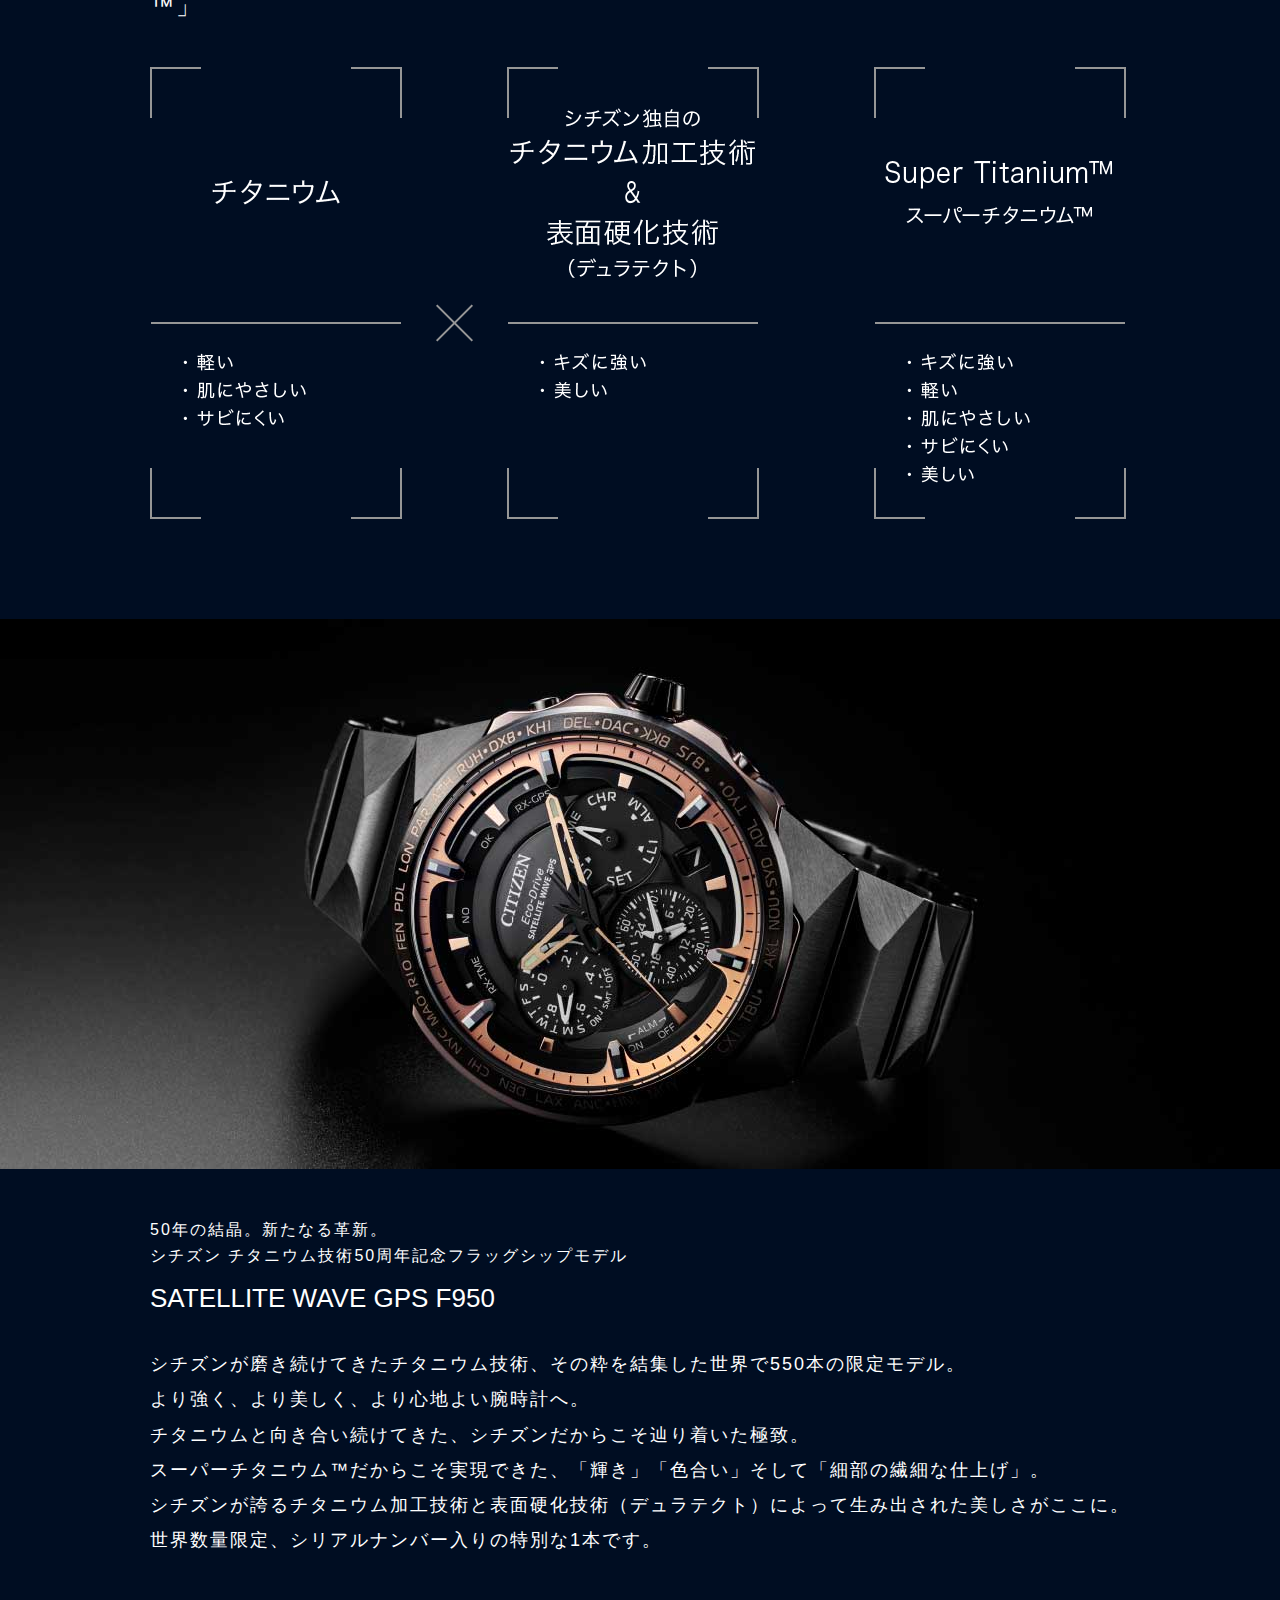
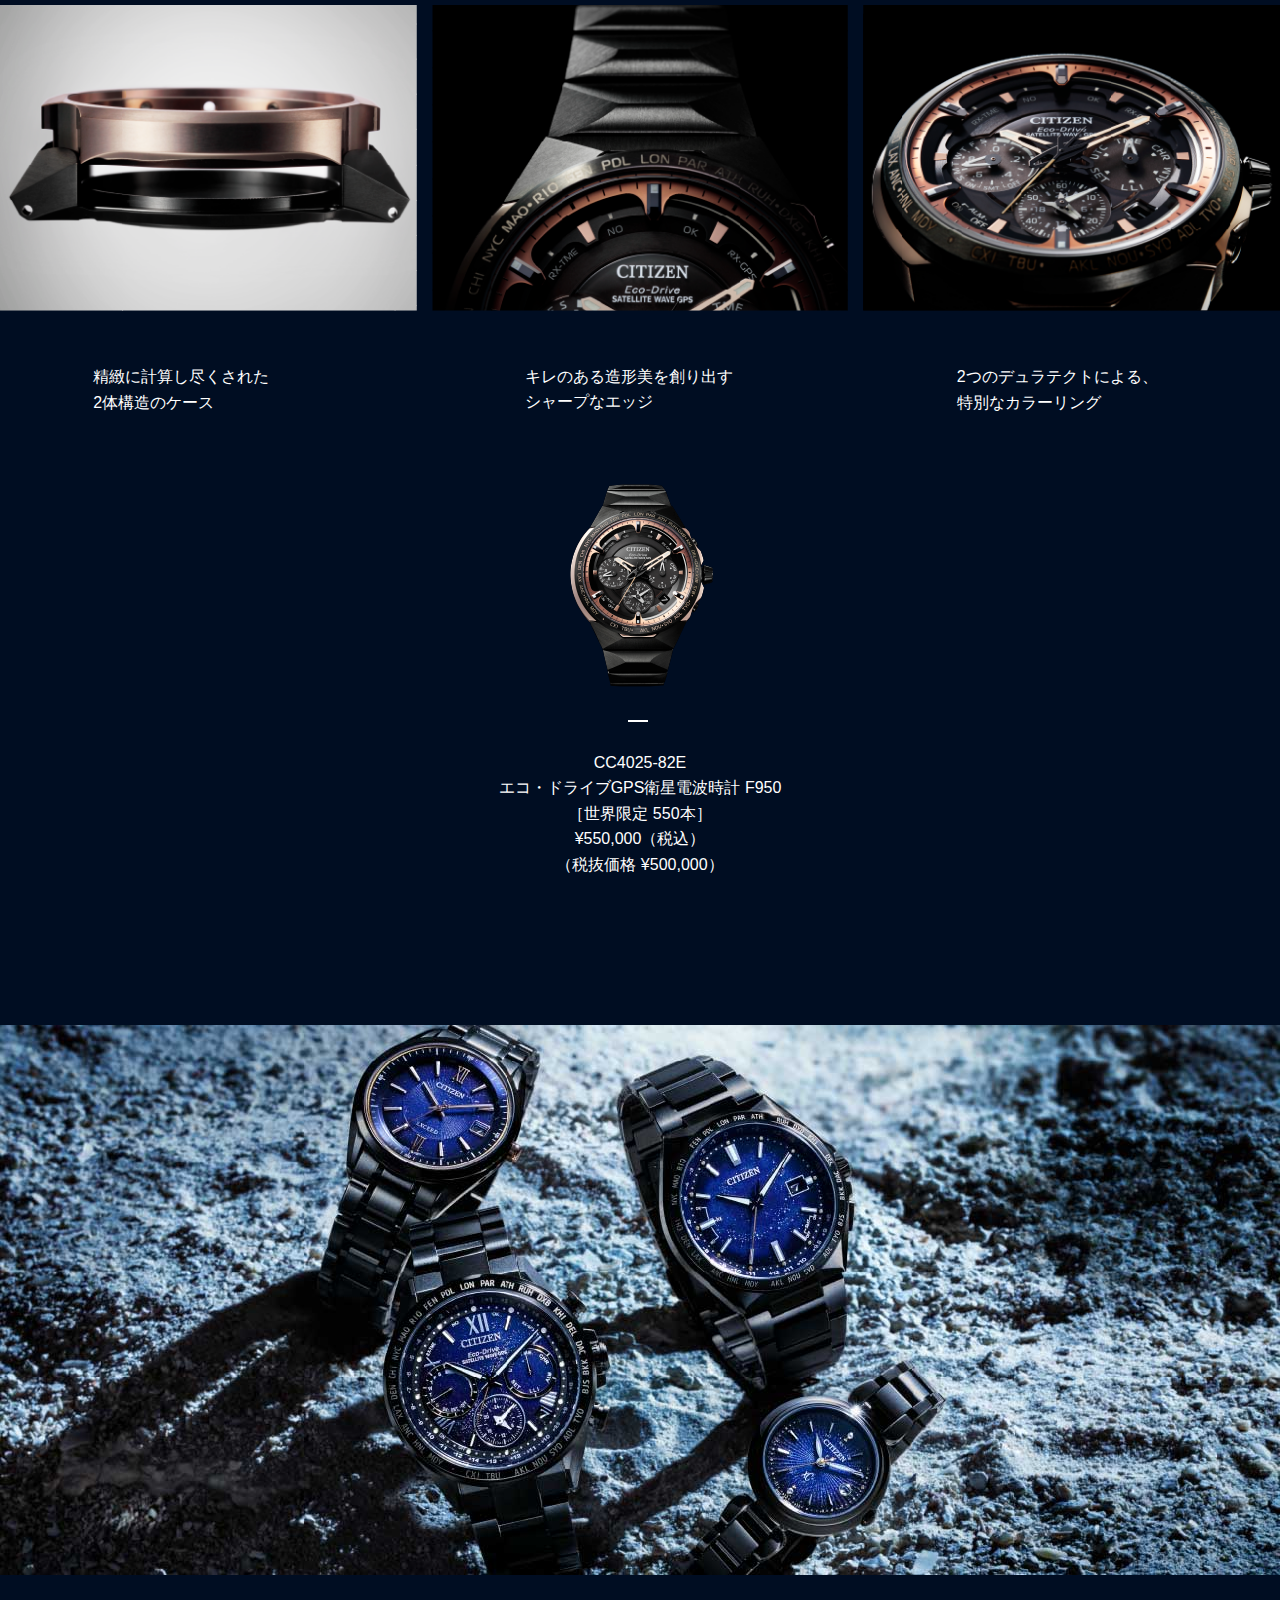
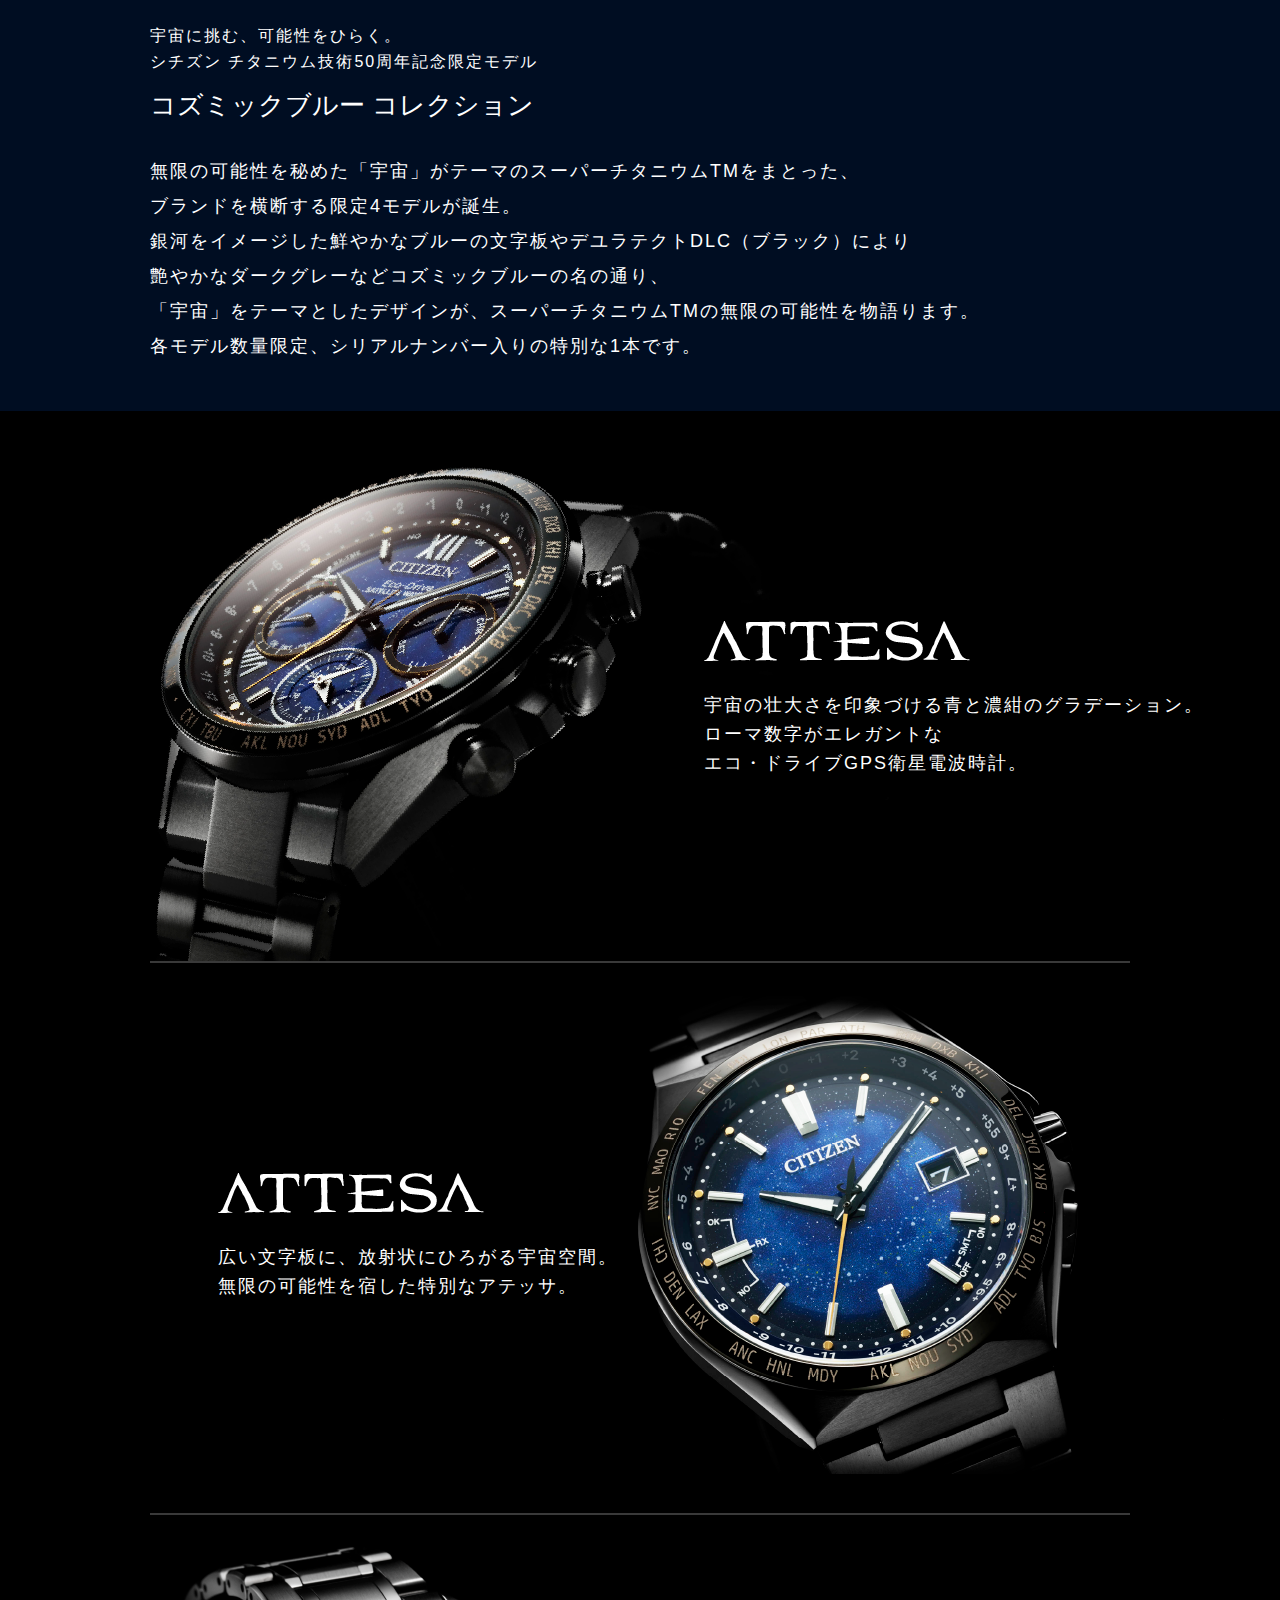
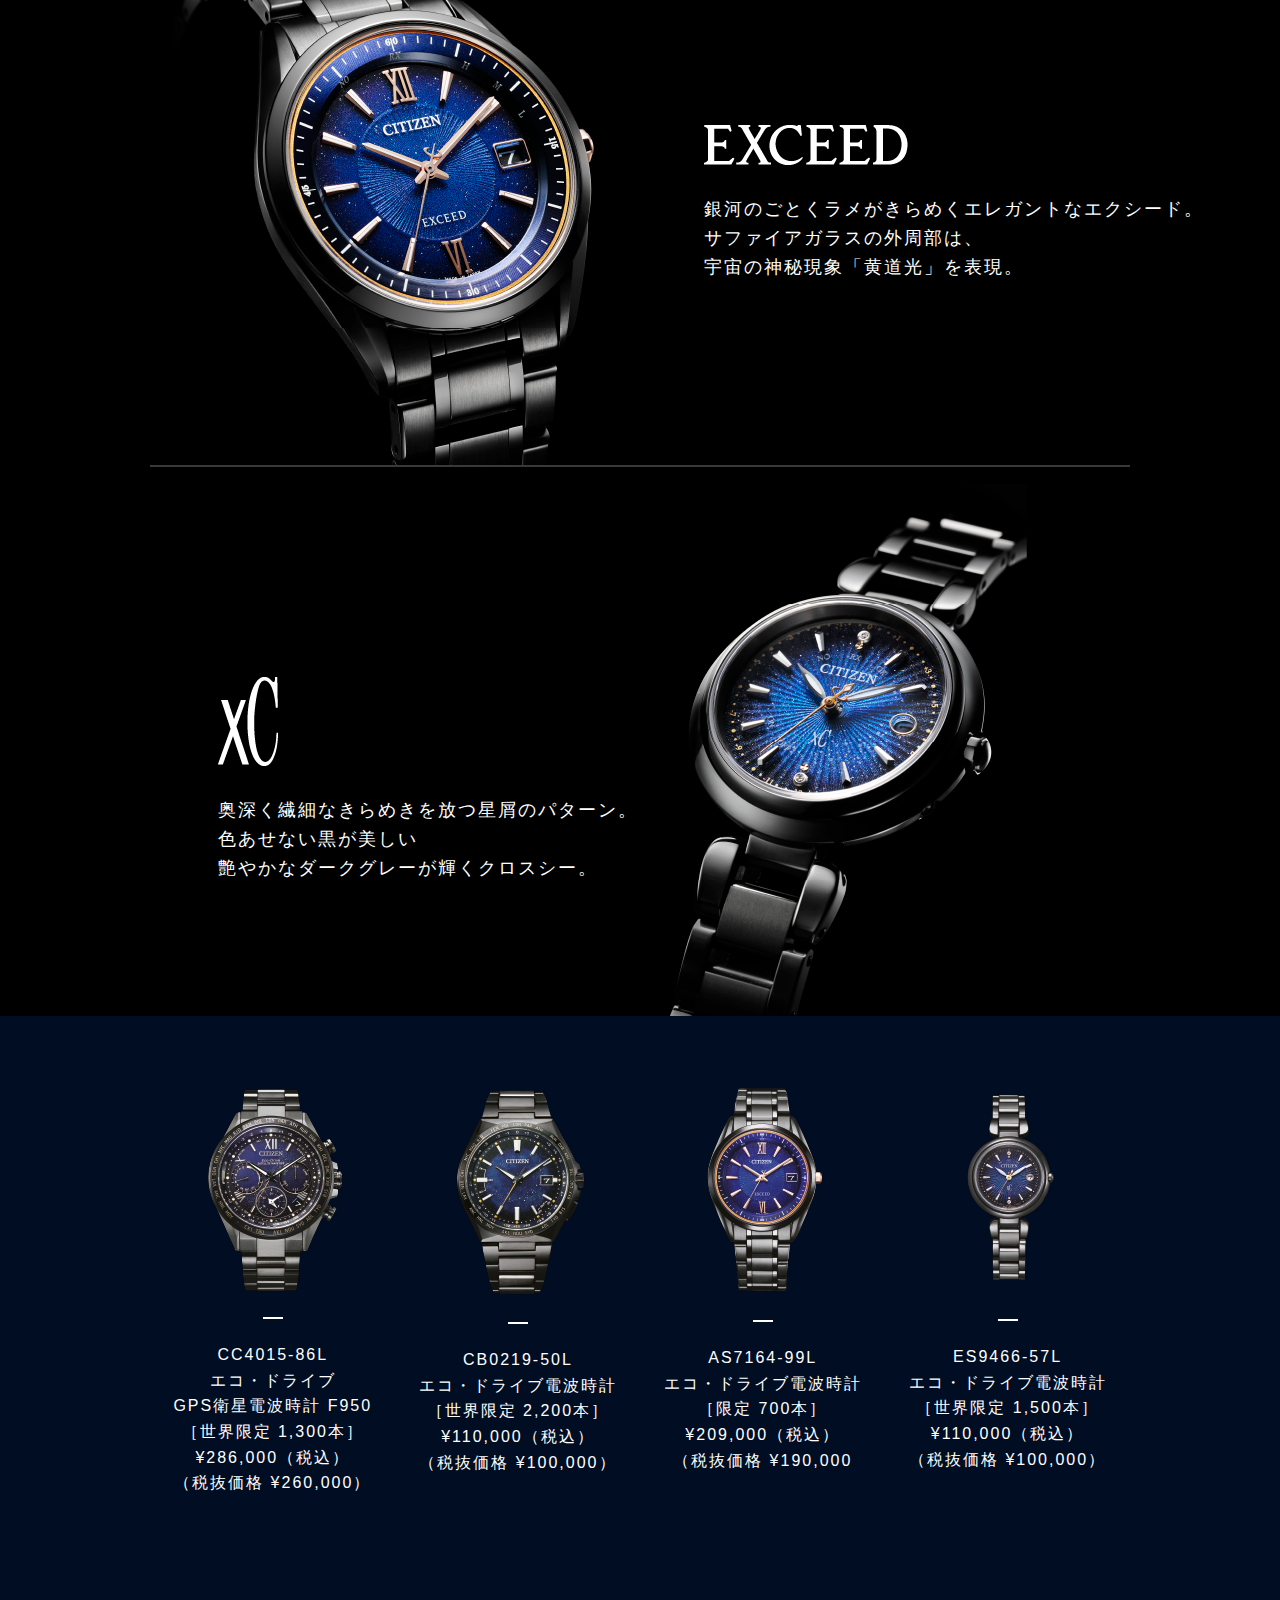
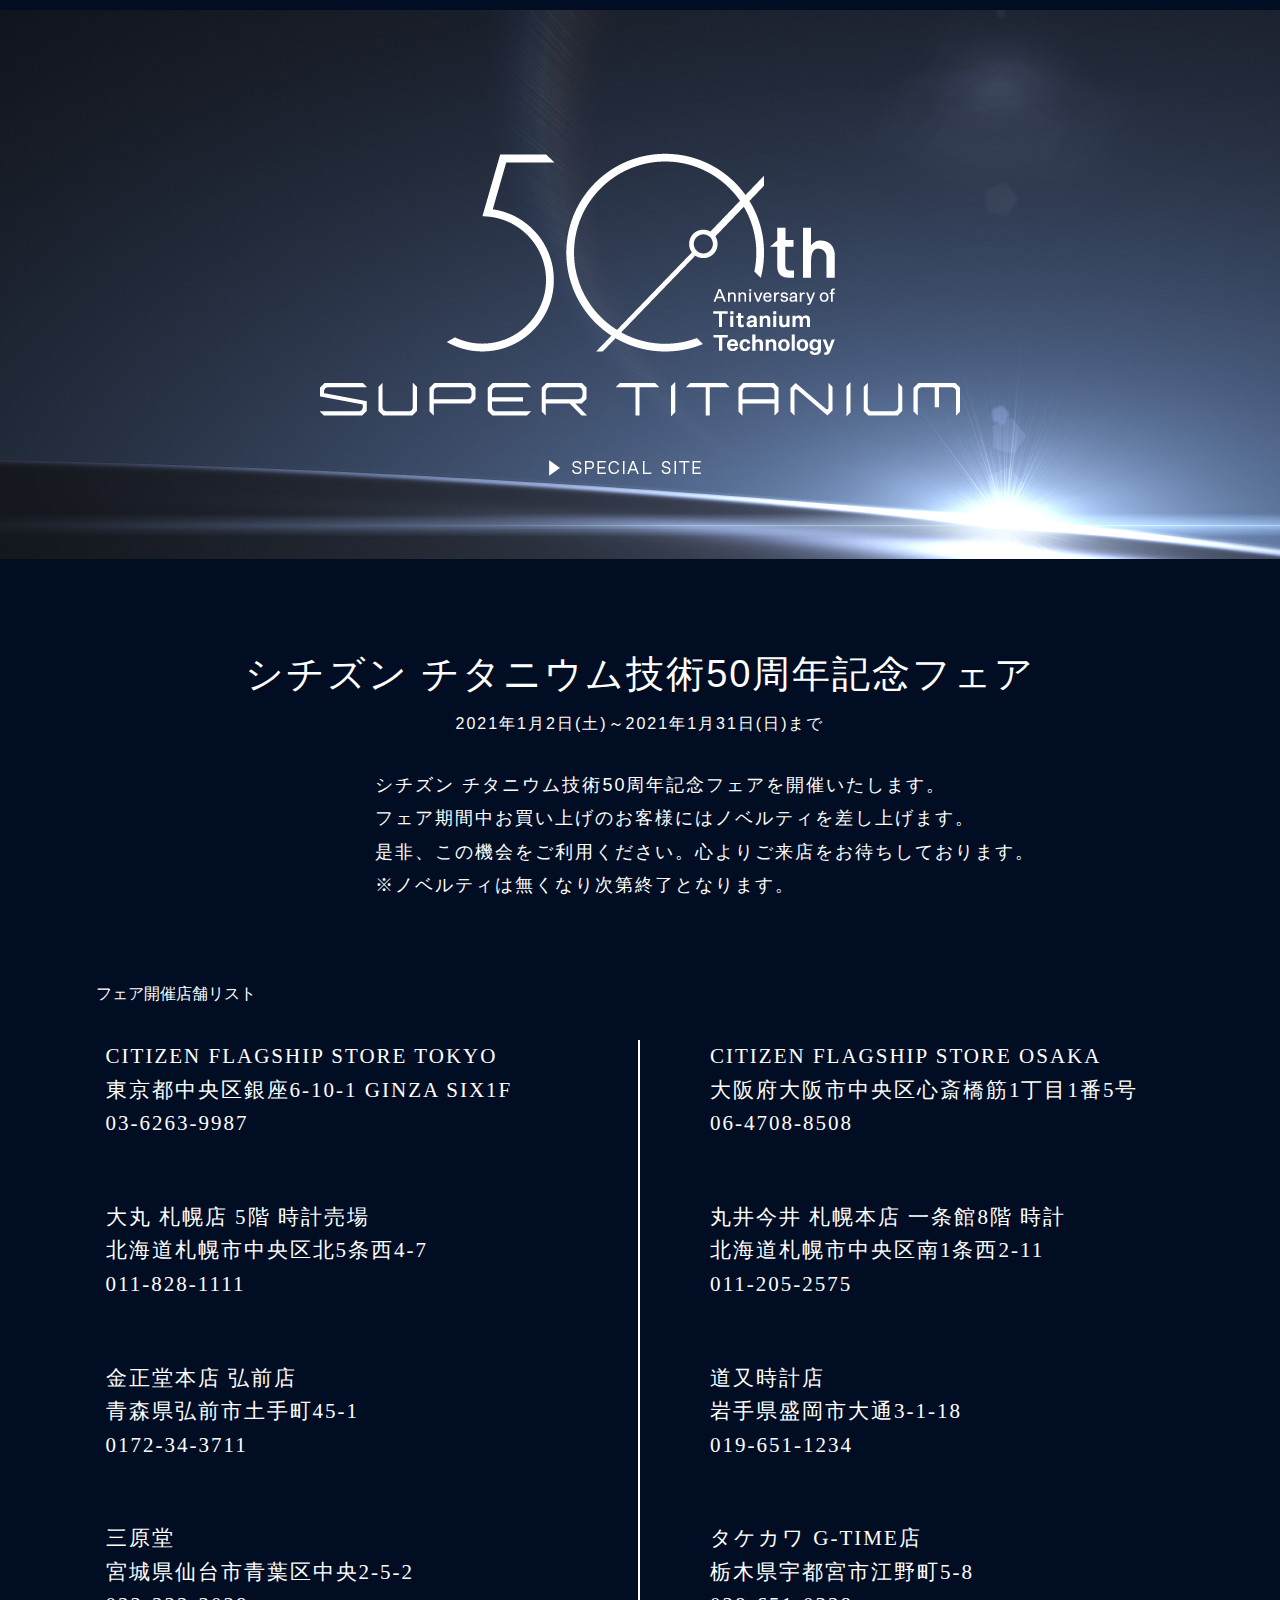
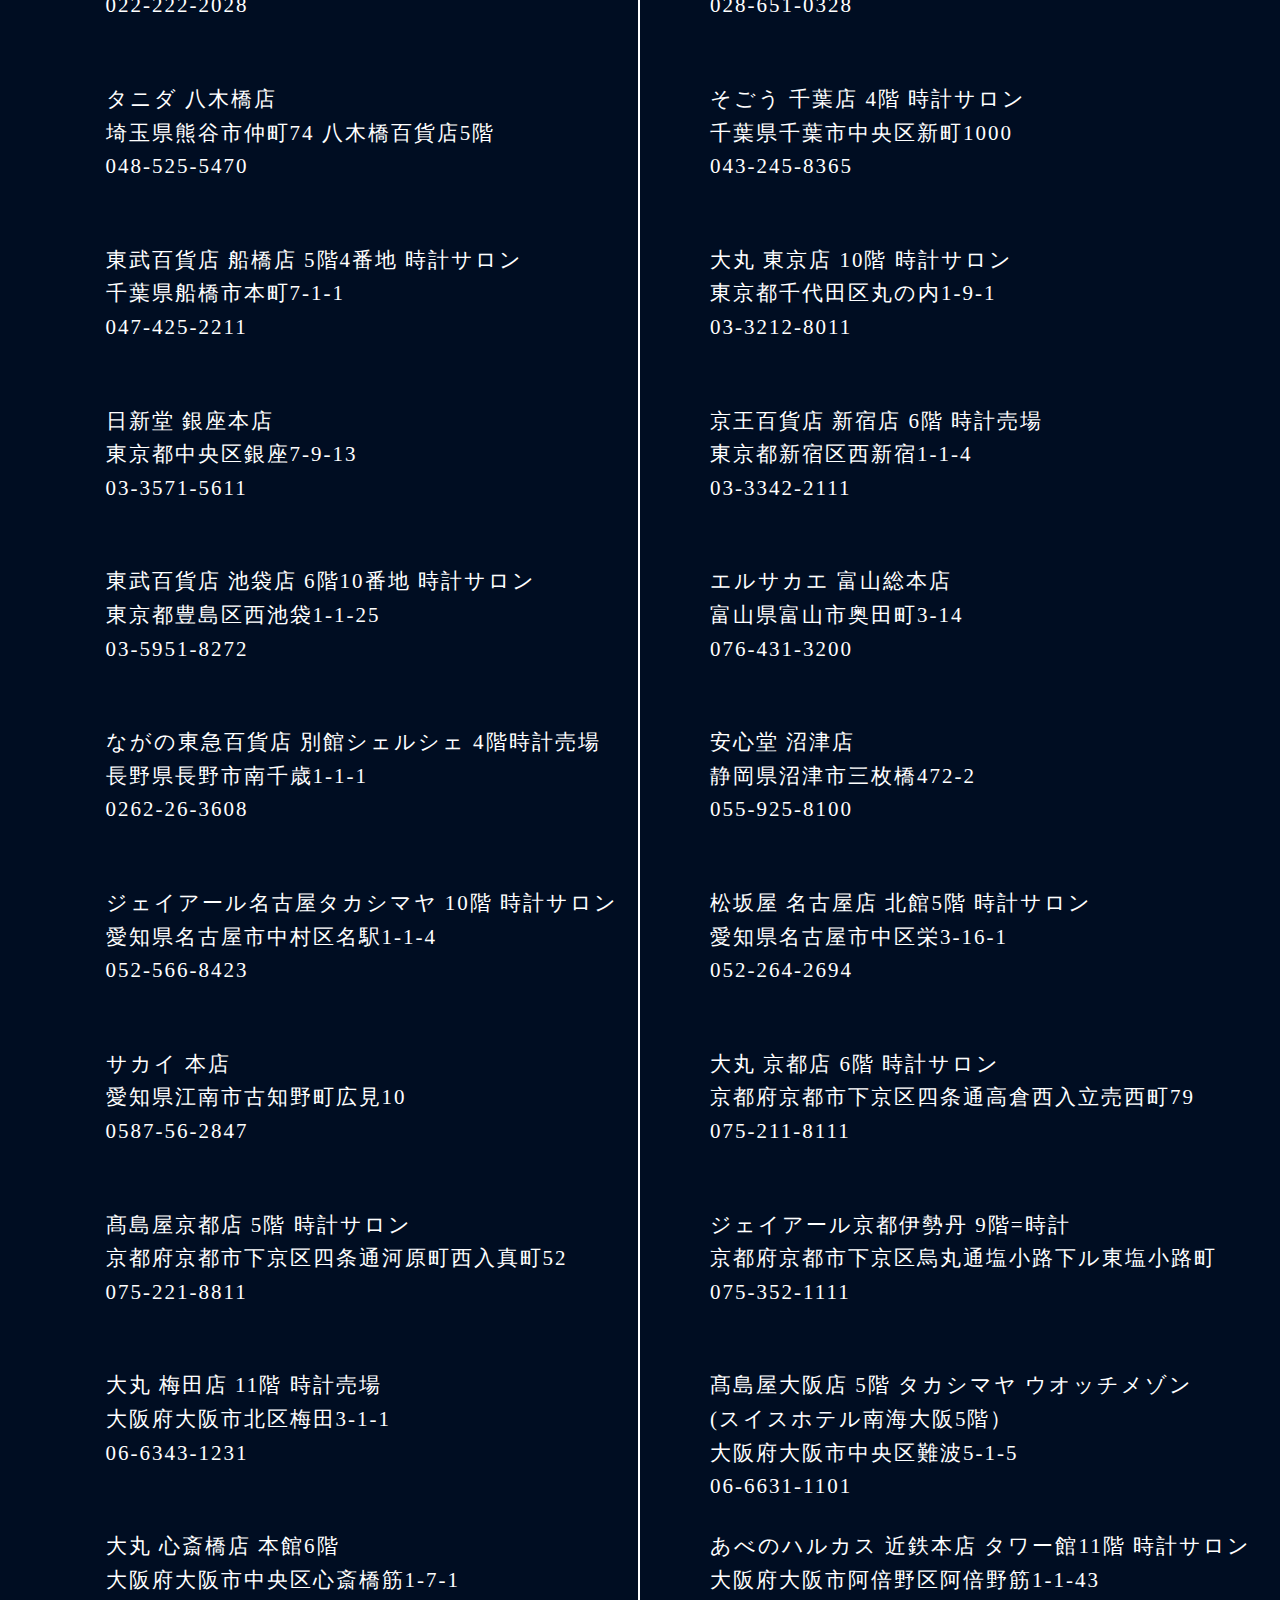
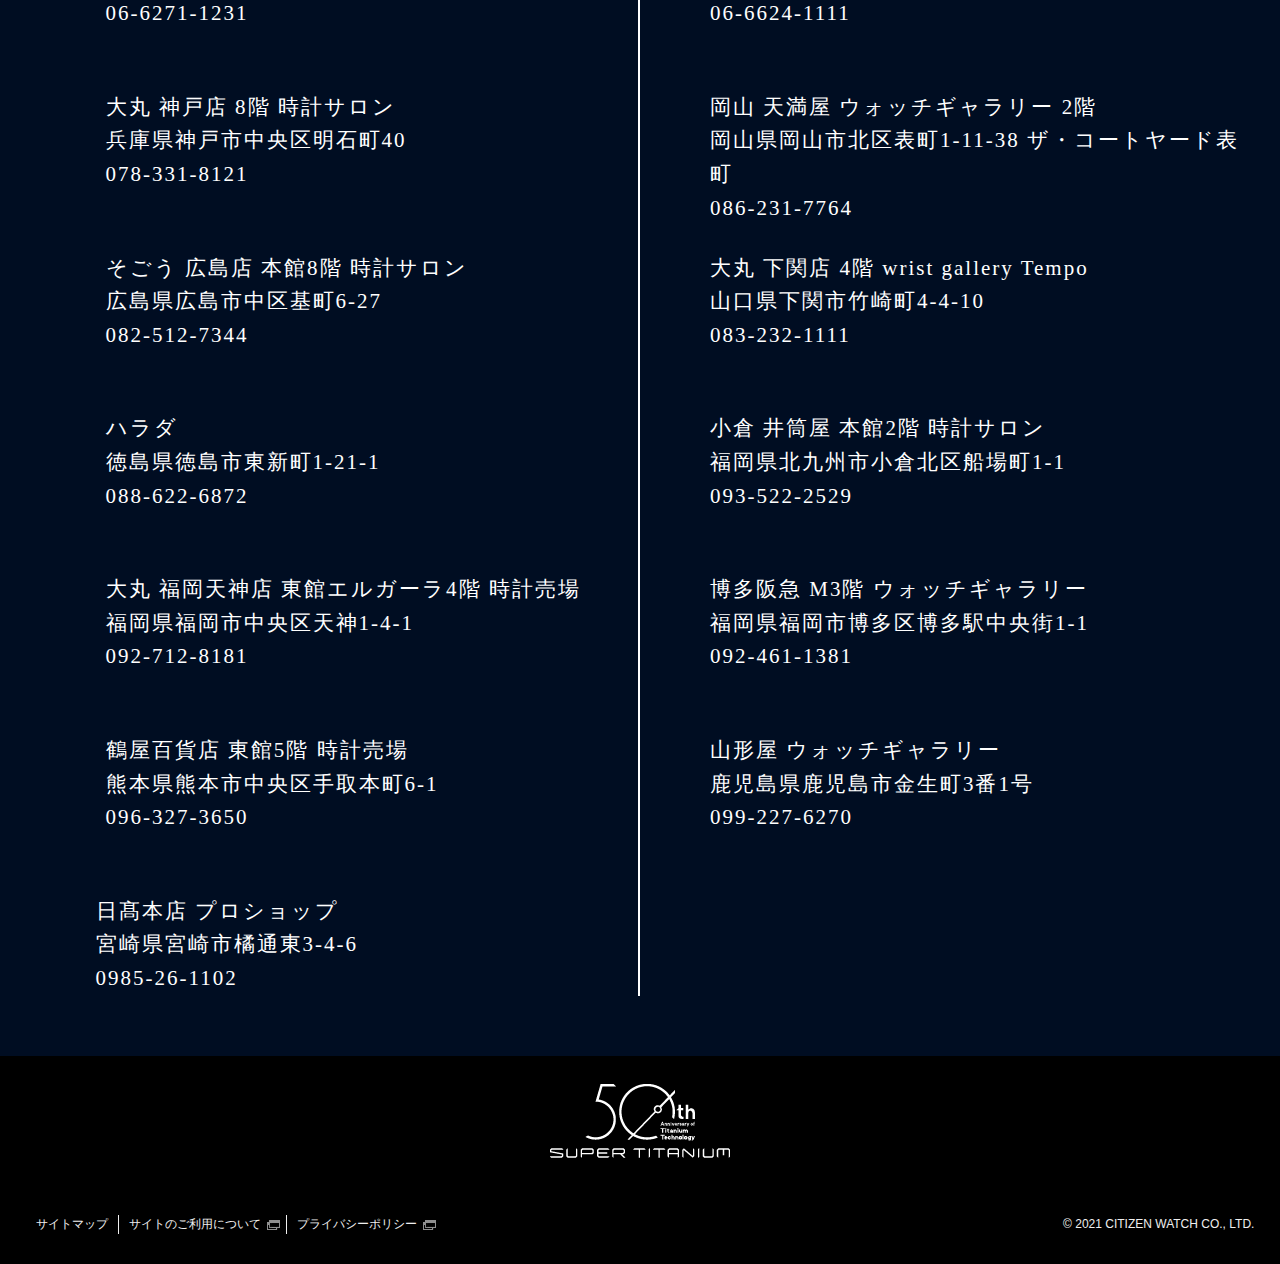
==== commit 7f478a0d: "updated code" ====
--- a/index.html
+++ b/index.html
@@ -3,7 +3,7 @@
 
 <head>
     <meta charset="UTF-8" />
-    <title>システム・アプリケーション開発 | 株式会社GIANTY</title>
+    <title>シチズン チタニウム技術50周年 記念フェア開催［CITIZENーシチズン時計］</title>
     <meta name="description" content="ウェブシステム、ゲームアプリ、ツールアプリ、ECシステム、業務システムに至るまで100以上の開発実績。継続率98%のGIANTYの充実のサポート体制でプロジェクトを必ず成功に導きます！" />
     <meta name="format-detection" content="telephone=no">
     <meta name="viewport" content="width=device-width,initial-scale=1.0,minimum-scale=1.0,maximum-scale=1.0,user-scalable=no">
@@ -73,7 +73,7 @@
                         <p>シチズン チタニウム技術50周年フェアを開催いたします。</p>
                         <p>期間中お買い上げのお客様には「スパイラルリングノート」を差し上げます。</p>
                         <p>是非、この機会をご利用ください。心よりご来店をお待ちしております。</p>
-                        <p>※プレゼントは無くなり次第終了となります。</p>
+                        <p class="last">※プレゼントは無くなり次第終了となります。</p>
                         <a href="#">▶︎ フェア開催店舗リスト</a>
                     </div>
 
@@ -543,8 +543,8 @@
                     </div>
                 </div>
                 <div class="logo_sec06">
-                    <img class="is_pc" src="./img/logo_topsec06.png " alt=" ">
-                    <img class="is_sp" src="./img/logo_topsec06_sp.png " alt=" ">
+                    <img class="is_pc" src="./img/logo_topsec06_sp.png " alt=" ">
+                    <img class="is_sp" src="./img/logo_topsec06_sp.png" alt=" ">
                 </div>
             </section>
             <!--/main-->
--- a/css/style.css
+++ b/css/style.css
@@ -108,14 +108,20 @@
 .top_sec01 .wrap .page_ttl {
     font-size: 4rem;
     color: #ffffff;
-    letter-spacing: 1.8px;
+    letter-spacing: 5px;
     margin-top: -20px;
+    padding-left: 5px;
+    letter-spacing: 2px;
 }
 
 .top_sec01 .wrap .text_desc p:nth-child(1) {
     text-align: center !important;
     font-family: "ヒラギノ角ゴ Pro W6";
-    padding-bottom: 23px;
+    padding-bottom: 28px;
+    letter-spacing: 2.7px;
+    padding-left: 15px;
+    margin-left: 225px;
+    padding-top: 9px;
 }
 
 .top_sec01 .wrap .text_desc p {
@@ -123,22 +129,31 @@
     font-weight: 300;
     font-size: 1.8rem;
     text-align: left;
-    line-height: 2.6;
+    line-height: 1.9;
     max-width: 650px;
     margin: 0px auto;
 }
 
+.top_sec01 {
+    margin-top: -1px;
+}
+
+.top_sec01 .wrap .text_desc .last {
+    padding-bottom: 29px;
+}
+
 .top_sec01 .wrap .text_desc {
-    padding-bottom: 35px;
+    padding-bottom: 38px;
     border-bottom: 4px solid #000c20;
+    padding-left: 80px;
 }
 
 .top_sec01 .wrap a {
     color: #ffffff;
     border: 1px solid #ffffff;
-    padding: 10px;
+    padding: 12px 39px 12px;
     font-family: "ヒラギノ角ゴ Pro W6";
-    margin: 20px 0% 0px 60%;
+    margin: 20px 0% 0px 70%;
     width: 100%;
     height: 4px;
 }
@@ -166,13 +181,18 @@
     align-self: center;
 }
 
+.top_sec01 .top_company .right {
+    padding-left: 10px;
+}
+
 .top_sec01 .top_company p:first-child {
-    padding-bottom: 20px;
+    padding-bottom: 39px;
 }
 
 .top_sec02 {
     background-color: #000D22;
     padding-bottom: 100px;
+    margin-top: -1px;
 }
 
 .top_sec02 p {
@@ -232,6 +252,7 @@
     flex-direction: row;
     justify-content: space-between;
     background-color: #000D22;
+    margin-top: -1px;
 }
 
 .top_sec03 .details figure {
@@ -274,6 +295,7 @@
 
 .top_sec04 {
     background-color: #000000;
+    margin-top: -1px;
 }
 
 .top_sec04 .product_list {
@@ -342,6 +364,7 @@
 
 .sample_list {
     background-color: #000D22;
+    margin-top: -1px;
 }
 
 .sample_list figcaption {
@@ -374,6 +397,7 @@
 
 .top_sec05 {
     position: relative;
+    margin-top: -1px;
 }
 
 .top_sec05 .bg_anniversary {
@@ -398,6 +422,7 @@
     padding: 85px 0px 50px;
     width: 100%;
     text-align: center;
+    margin-top: -1px;
 }
 
 .top_sec05 .text_desc .content h3 {
@@ -428,6 +453,7 @@
     background-color: #000D22;
     padding: 30px 0px 0px;
     color: #ffffff;
+    margin-top: -1px;
 }
 
 .top_sec06 .address_list h3 {
@@ -460,7 +486,7 @@
 .top_sec06 .address_item .left {
     border-right: 2px solid #fff;
     width: 50%;
-    padding: 0 0px 60px 70px;
+    padding: 0 0px 60px 80px;
 }
 
 .top_sec06 .address_item:last-child .left {
@@ -487,6 +513,7 @@
     background-color: #000000;
     color: #efefef;
     padding: 30px 0px;
+    margin-top: -1px;
 }
 
 #footer .wrap {
@@ -536,6 +563,12 @@
  * 1.CONTENT FOR SP 
  ****************************************************/
 
+@media screen and (min-width: 1560px) {
+    .top_sec05 .bg_anniversary .special_link img {
+        top: 490px;
+    }
+}
+
 @media screen and (max-width: 768px) {
     #gNav,
     #main,
@@ -577,12 +610,16 @@
         margin-top: 20px;
         font-size: 4.6rem;
         line-height: 1.3;
+        letter-spacing: 1px;
     }
     .top_sec01 .wrap .text_desc p:nth-child(1) {
         font-size: 2.2rem;
+        padding-left: 0px;
+        margin-left: 0px;
+        width: 100%;
     }
     .top_sec01 .wrap .text_desc img {
-        margin-bottom: 10px;
+        margin-bottom: 20px;
     }
     .top_sec01 .company_edit {
         display: block !important;
@@ -596,15 +633,17 @@
         line-height: 1.8;
     }
     .top_sec01 .wrap .text_desc .last {
-        margin-bottom: 45px;
+        margin-bottom: 20px;
     }
     .top_sec01 .wrap a {
         font-size: 1.8rem;
         letter-spacing: 2.8px;
         margin-left: 40%;
+        padding: 10px;
     }
     .top_sec01 .wrap .text_desc {
         border-bottom: none;
+        padding-left: 0px;
     }
     .top_sec01 .top_company {
         background-image: url("../img/bg_company_sec01.png");
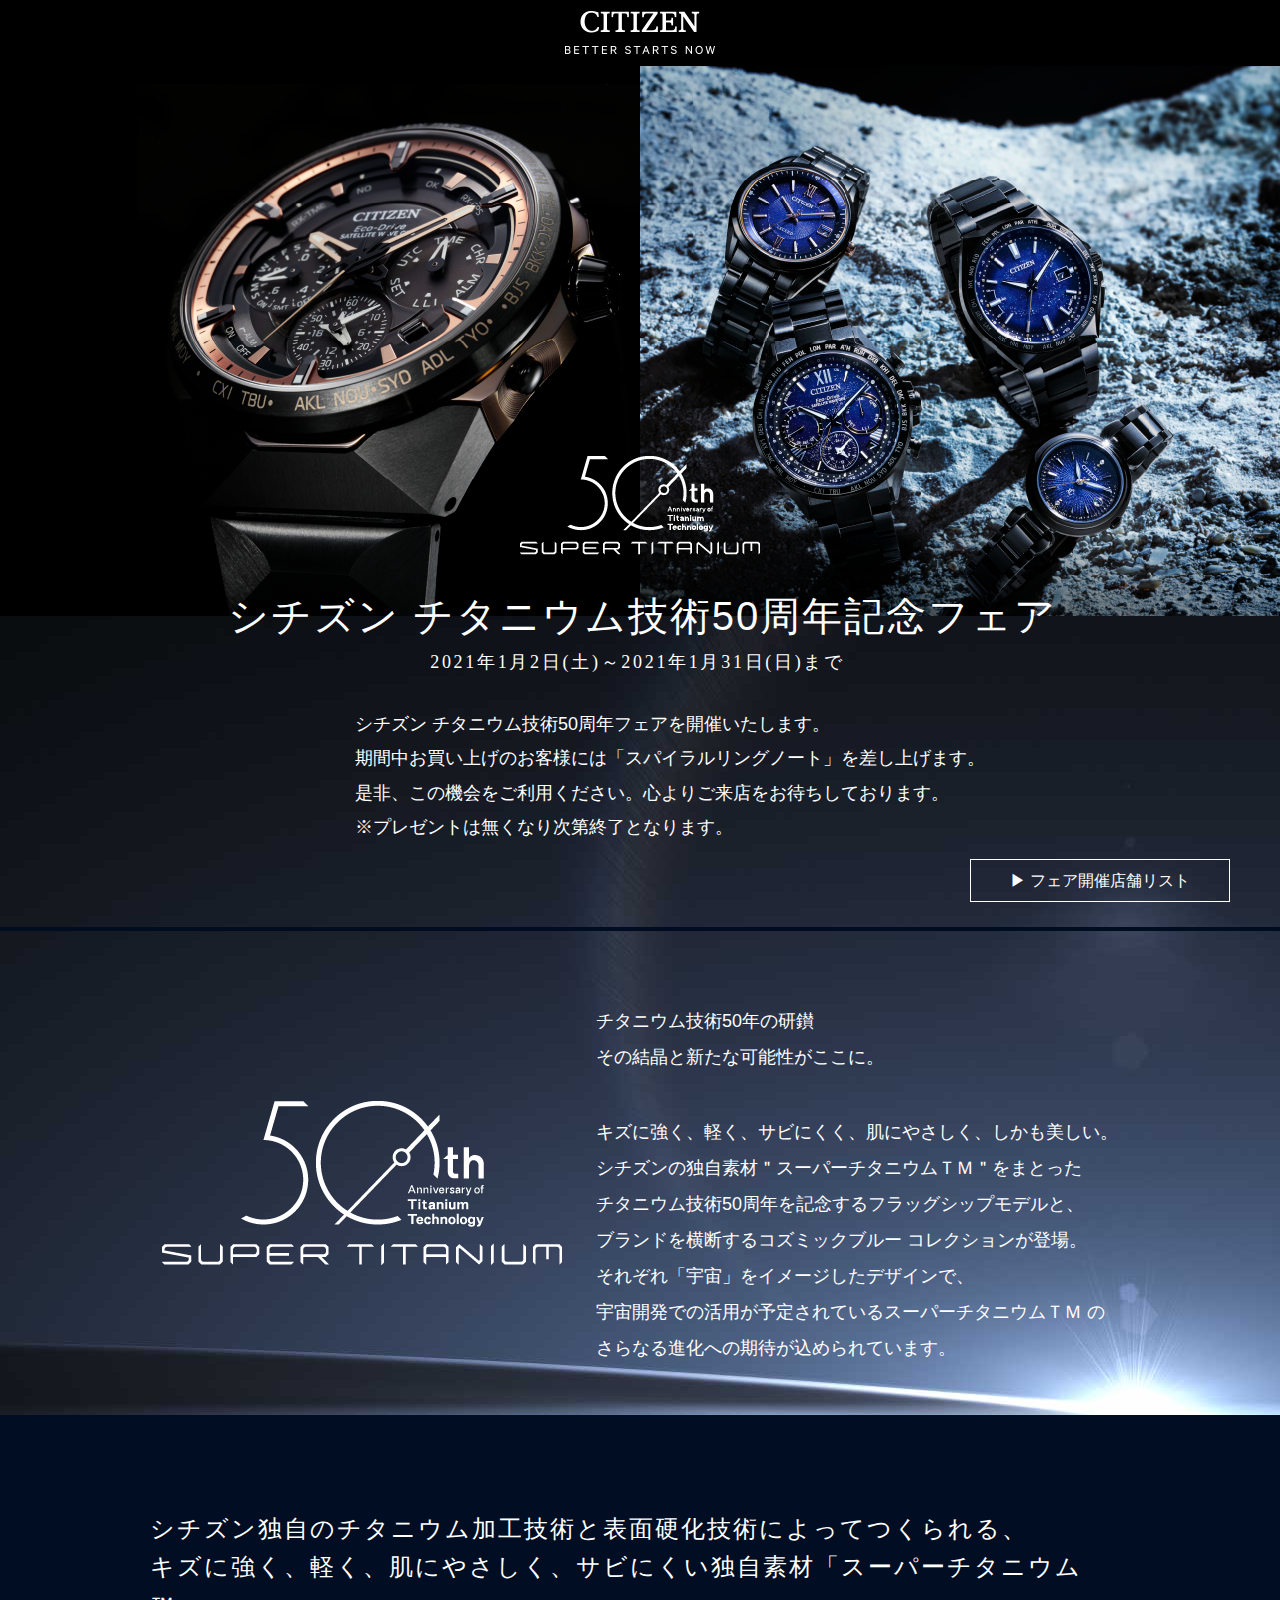
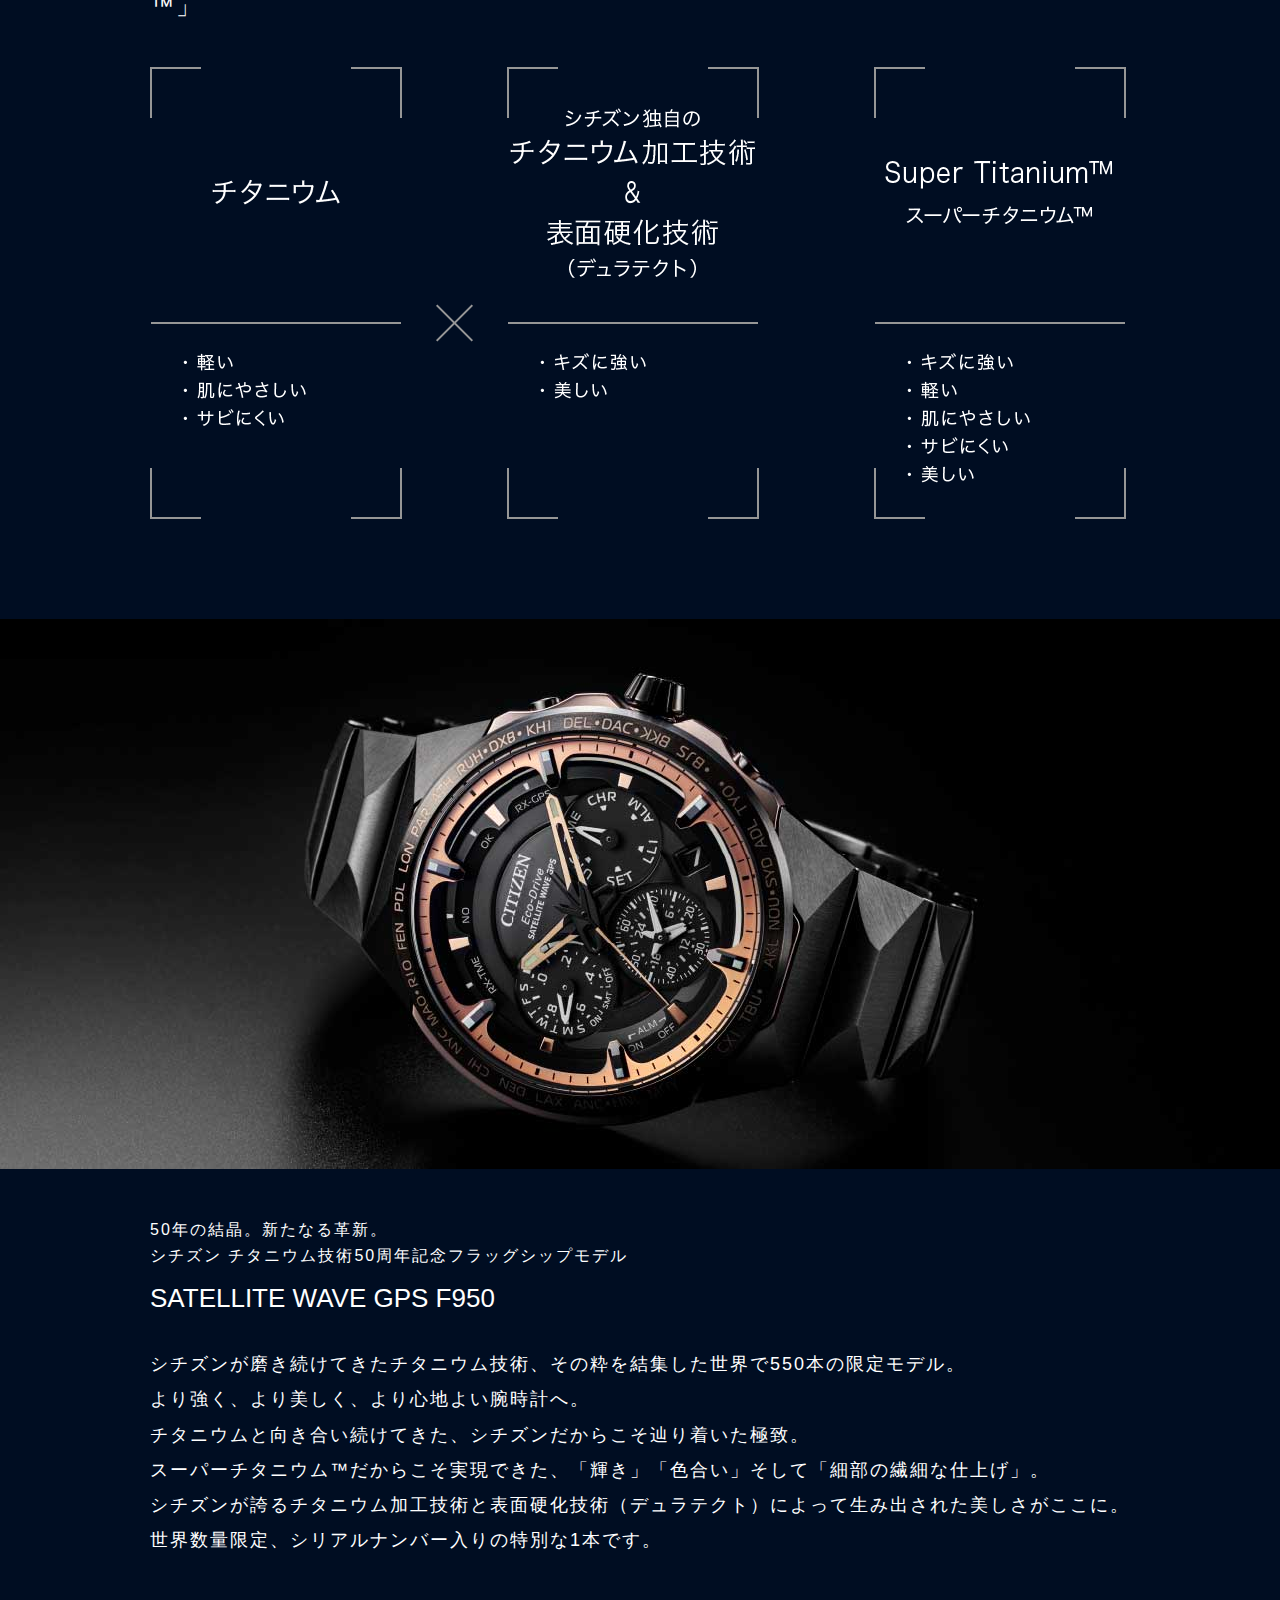
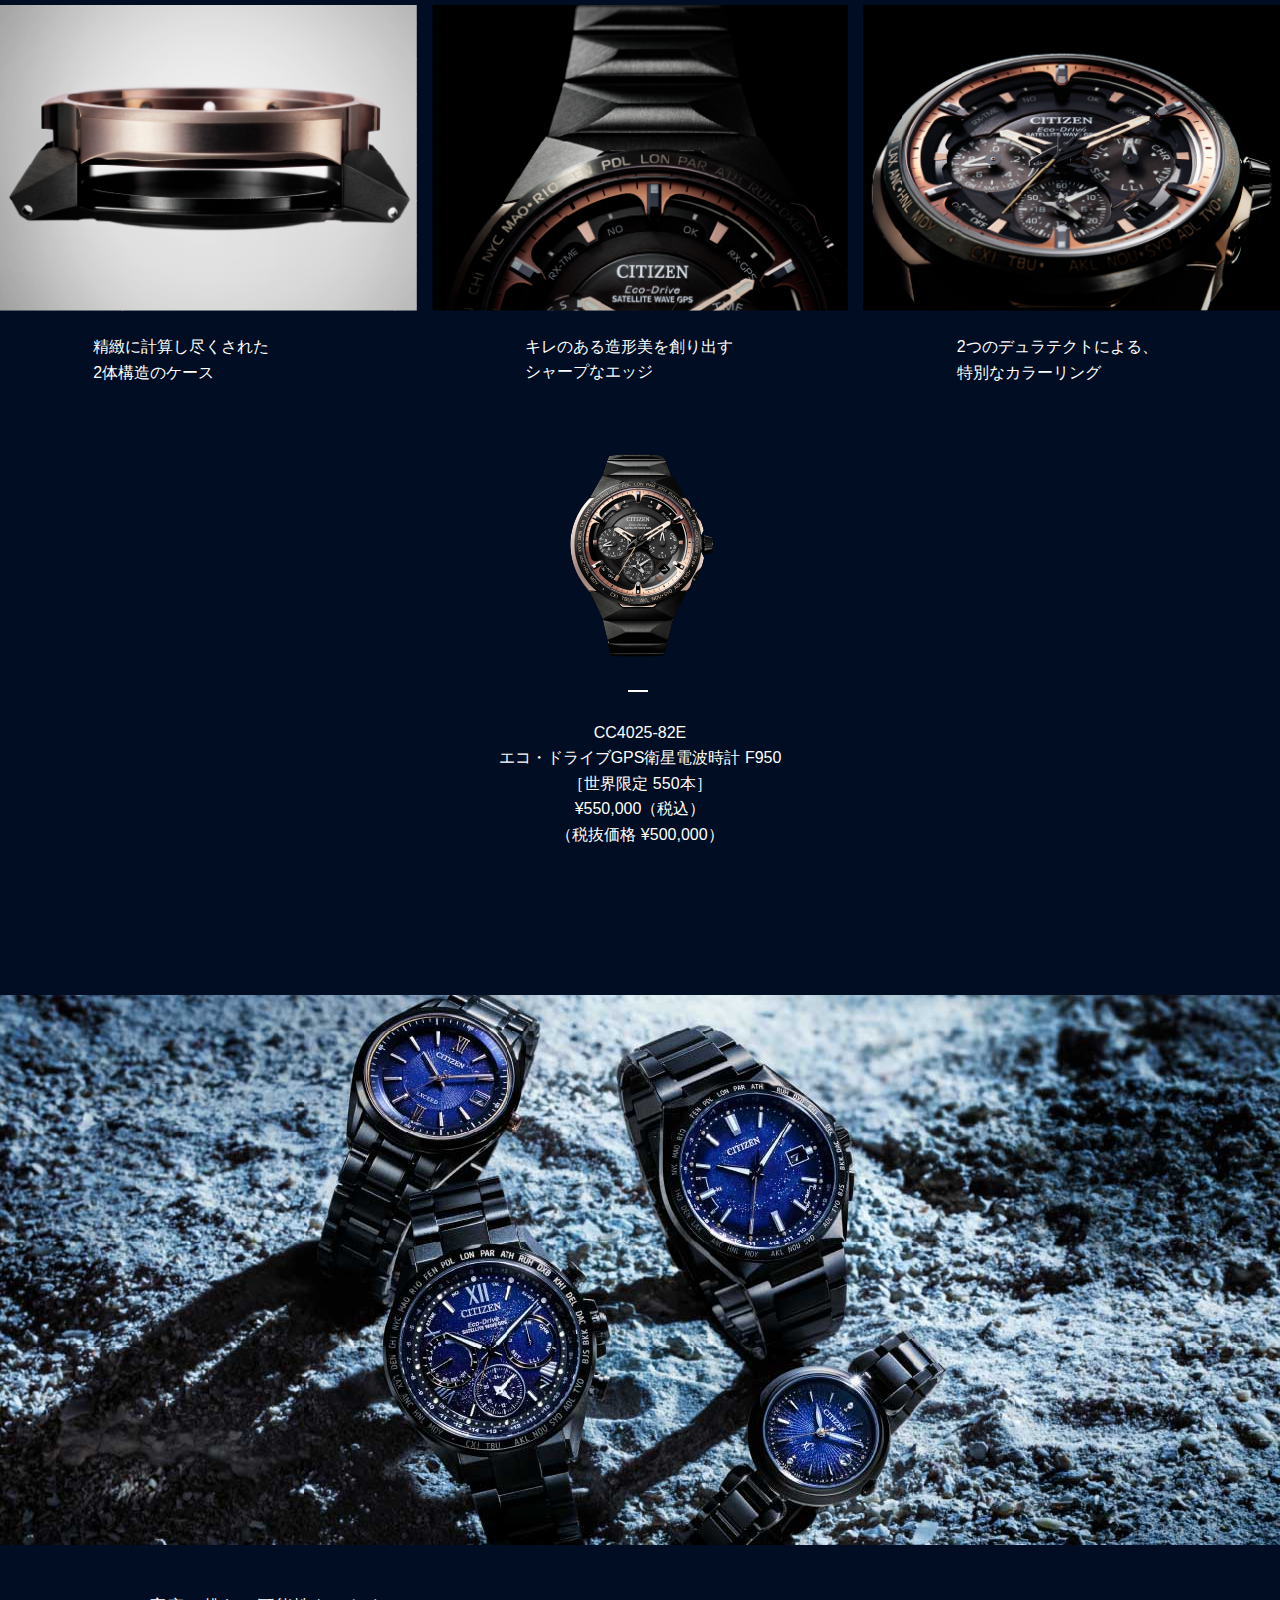
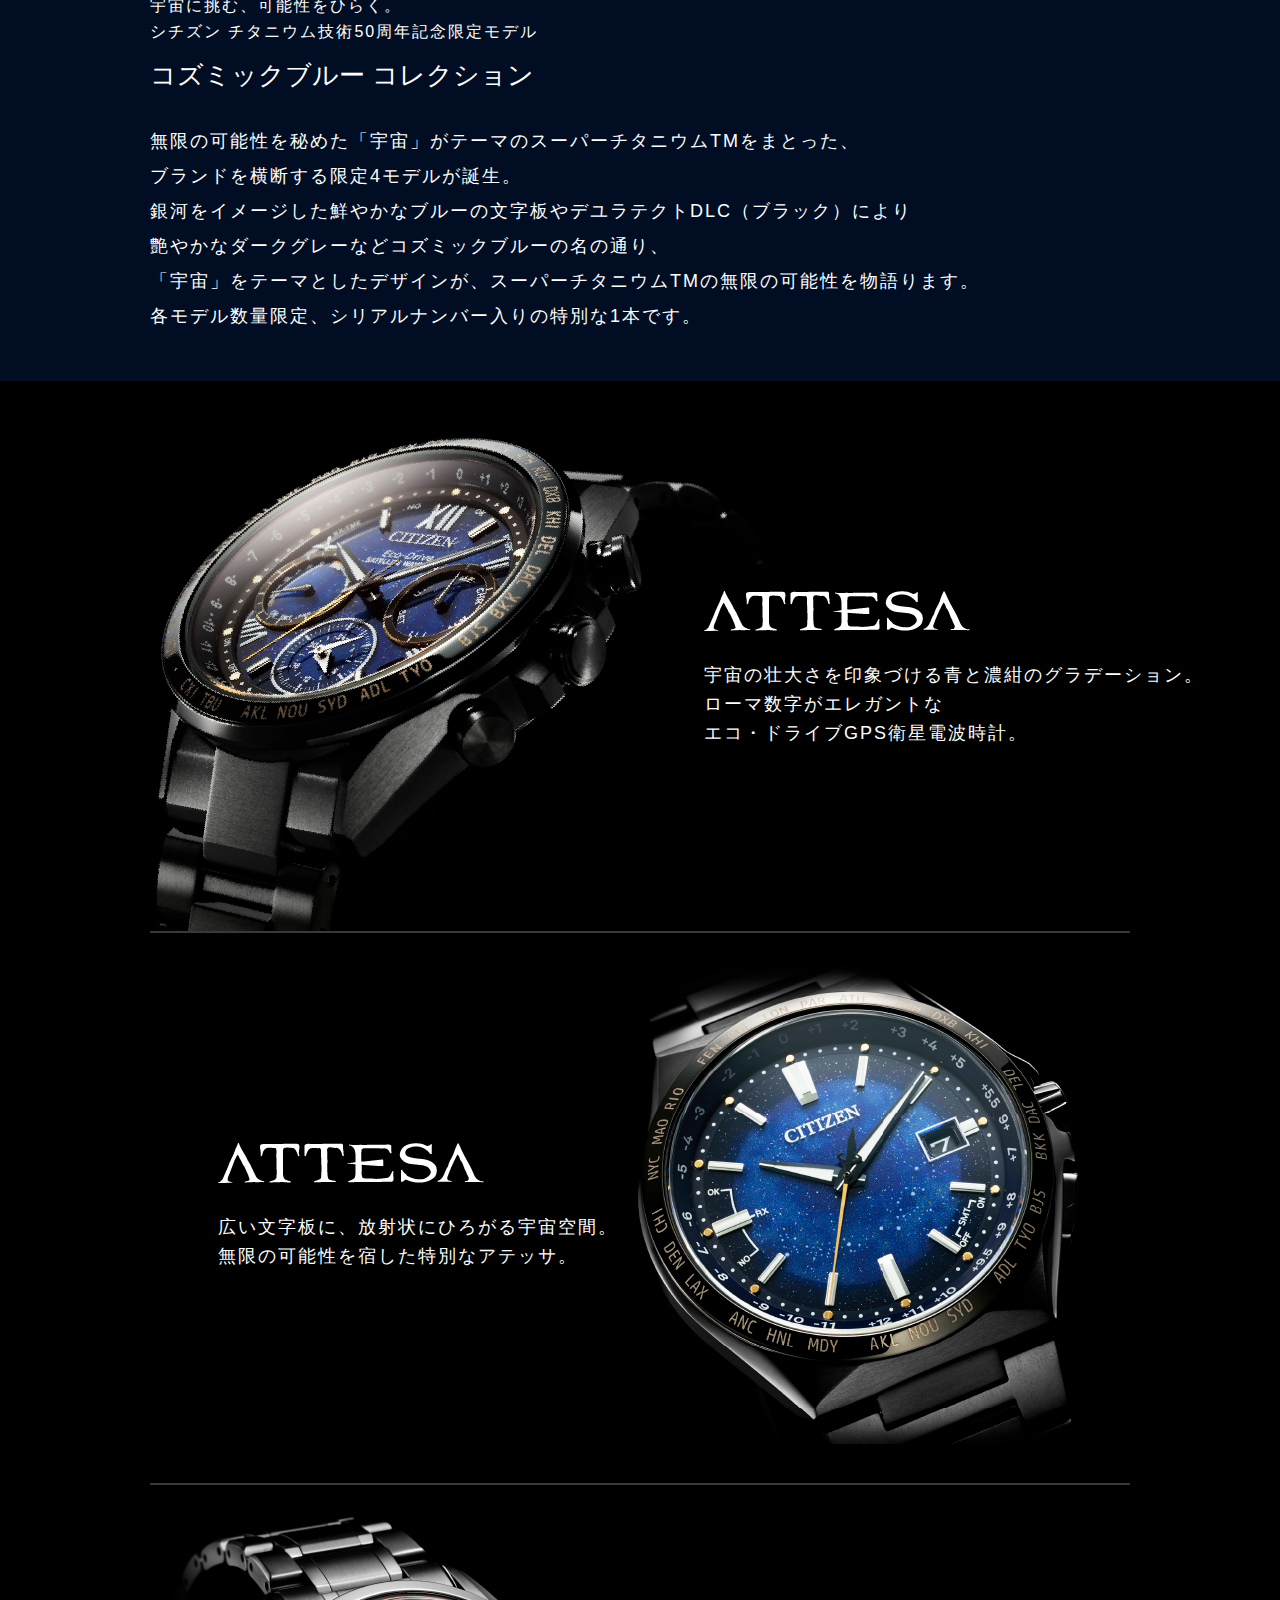
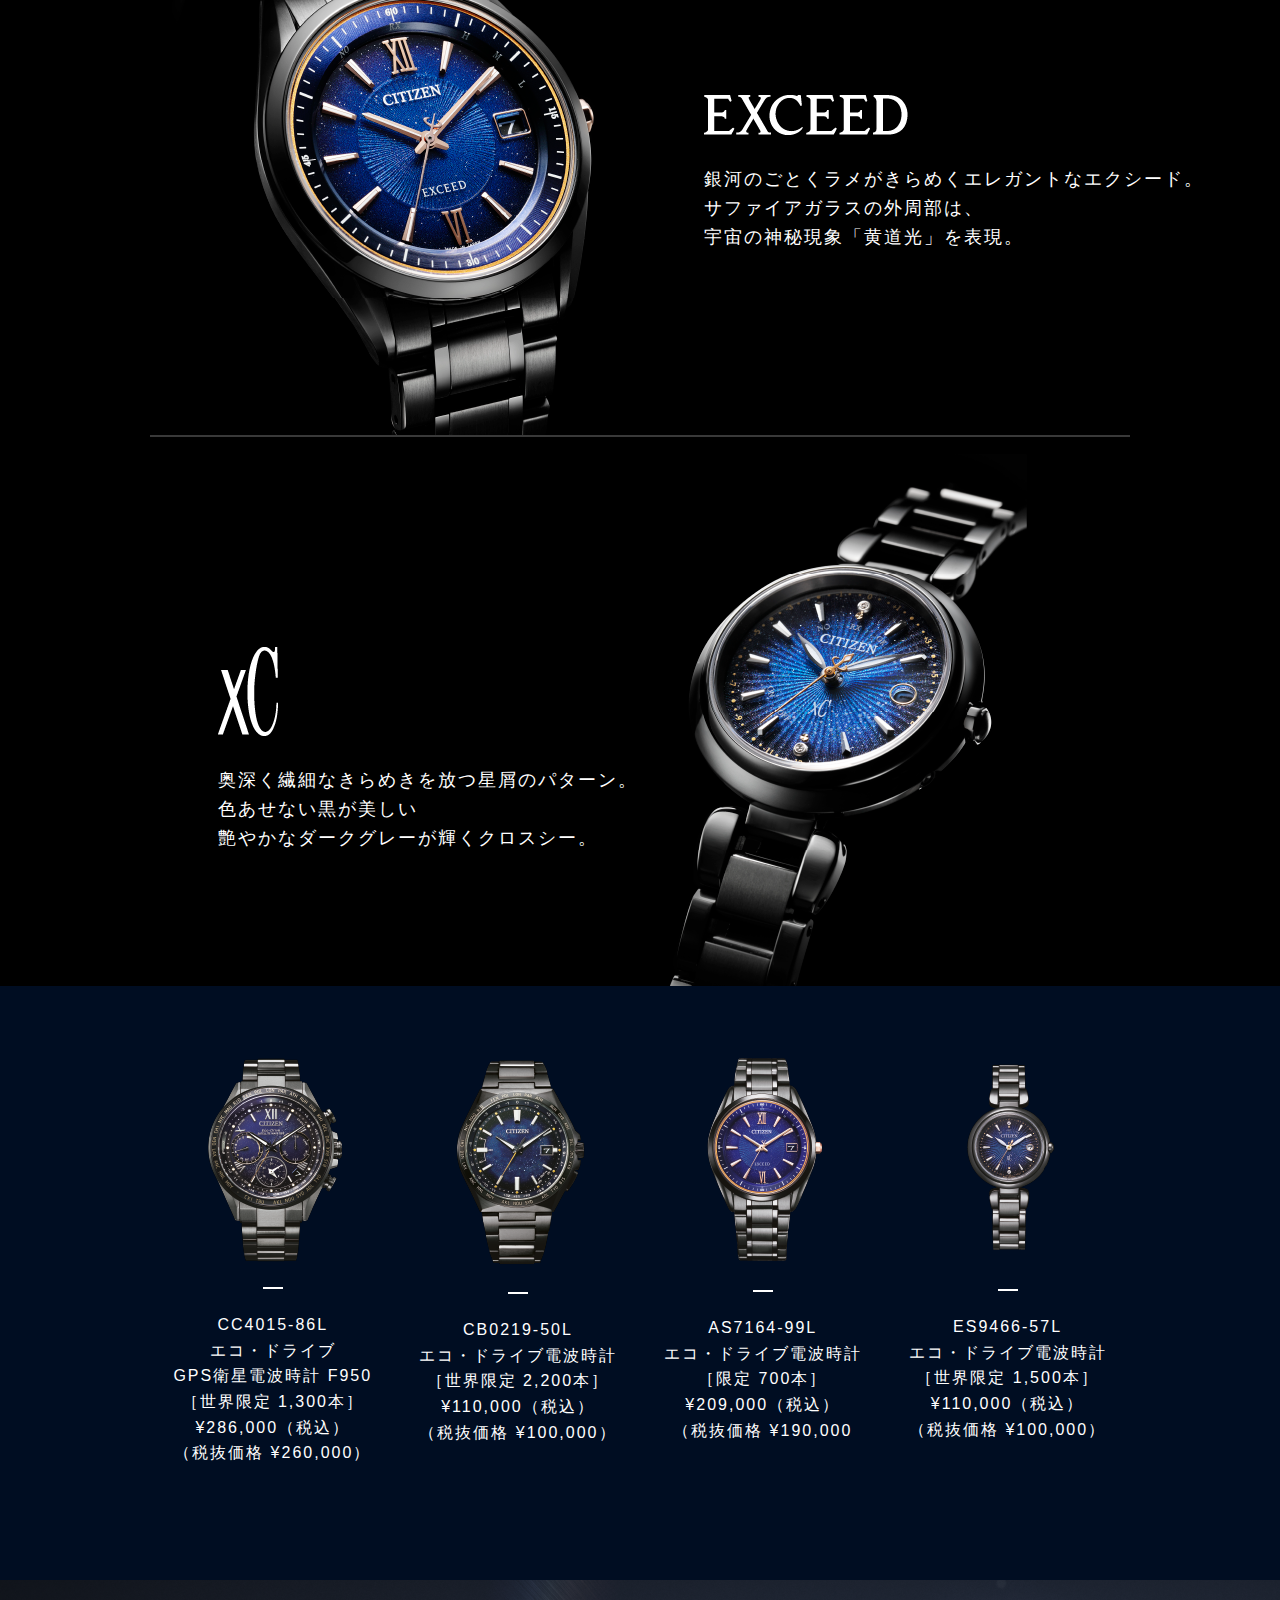
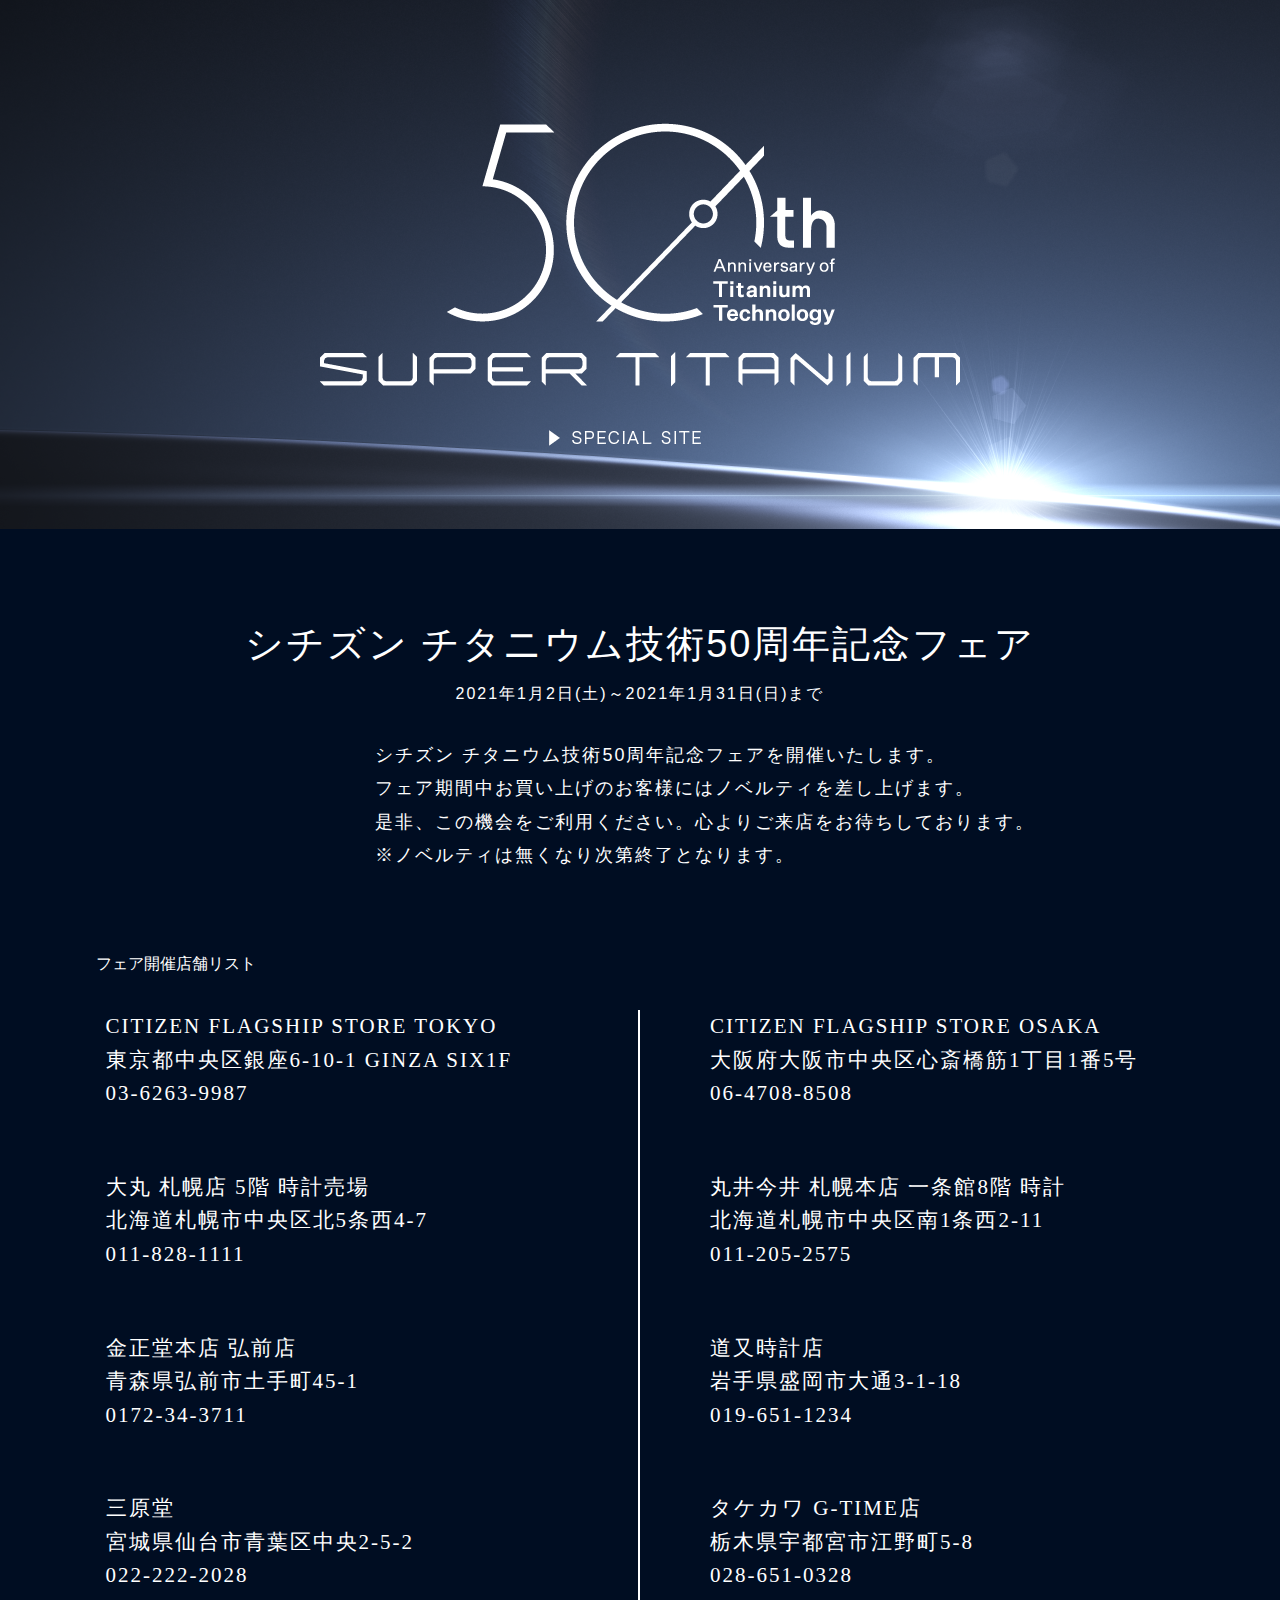
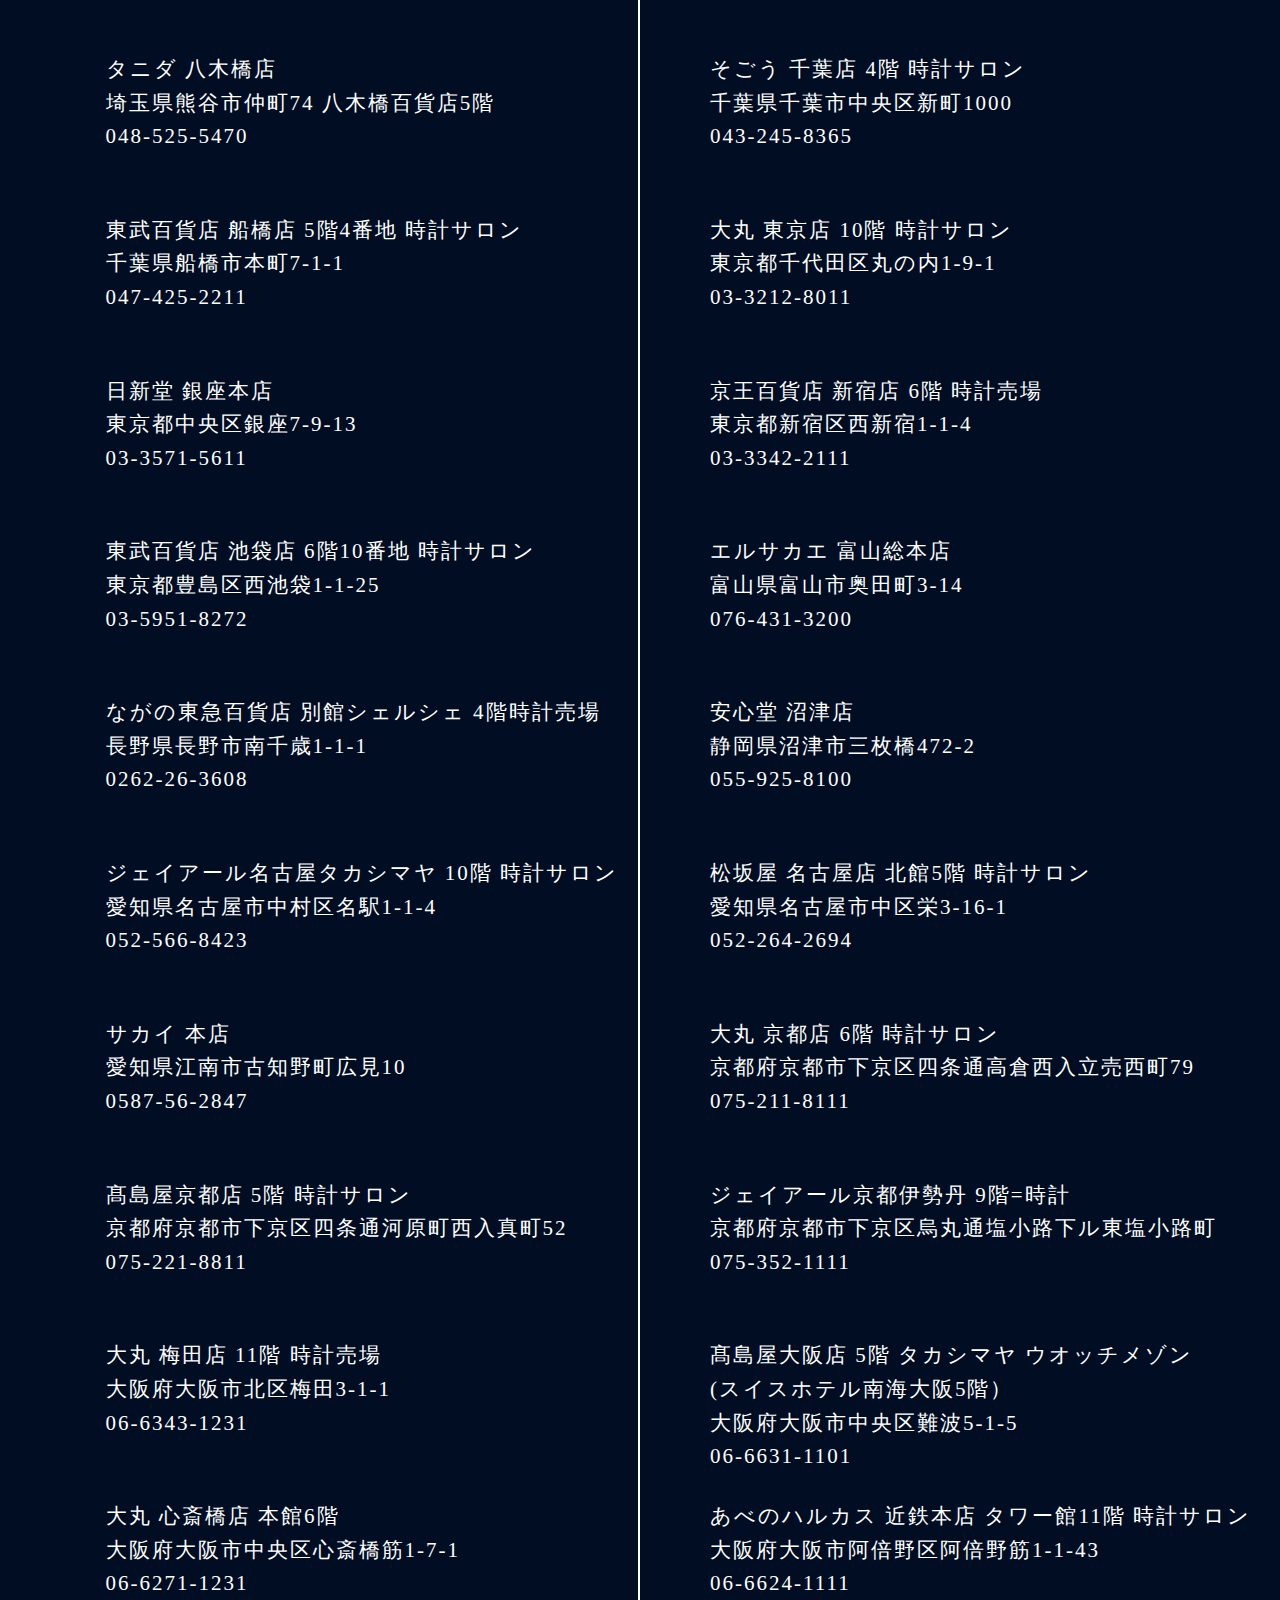
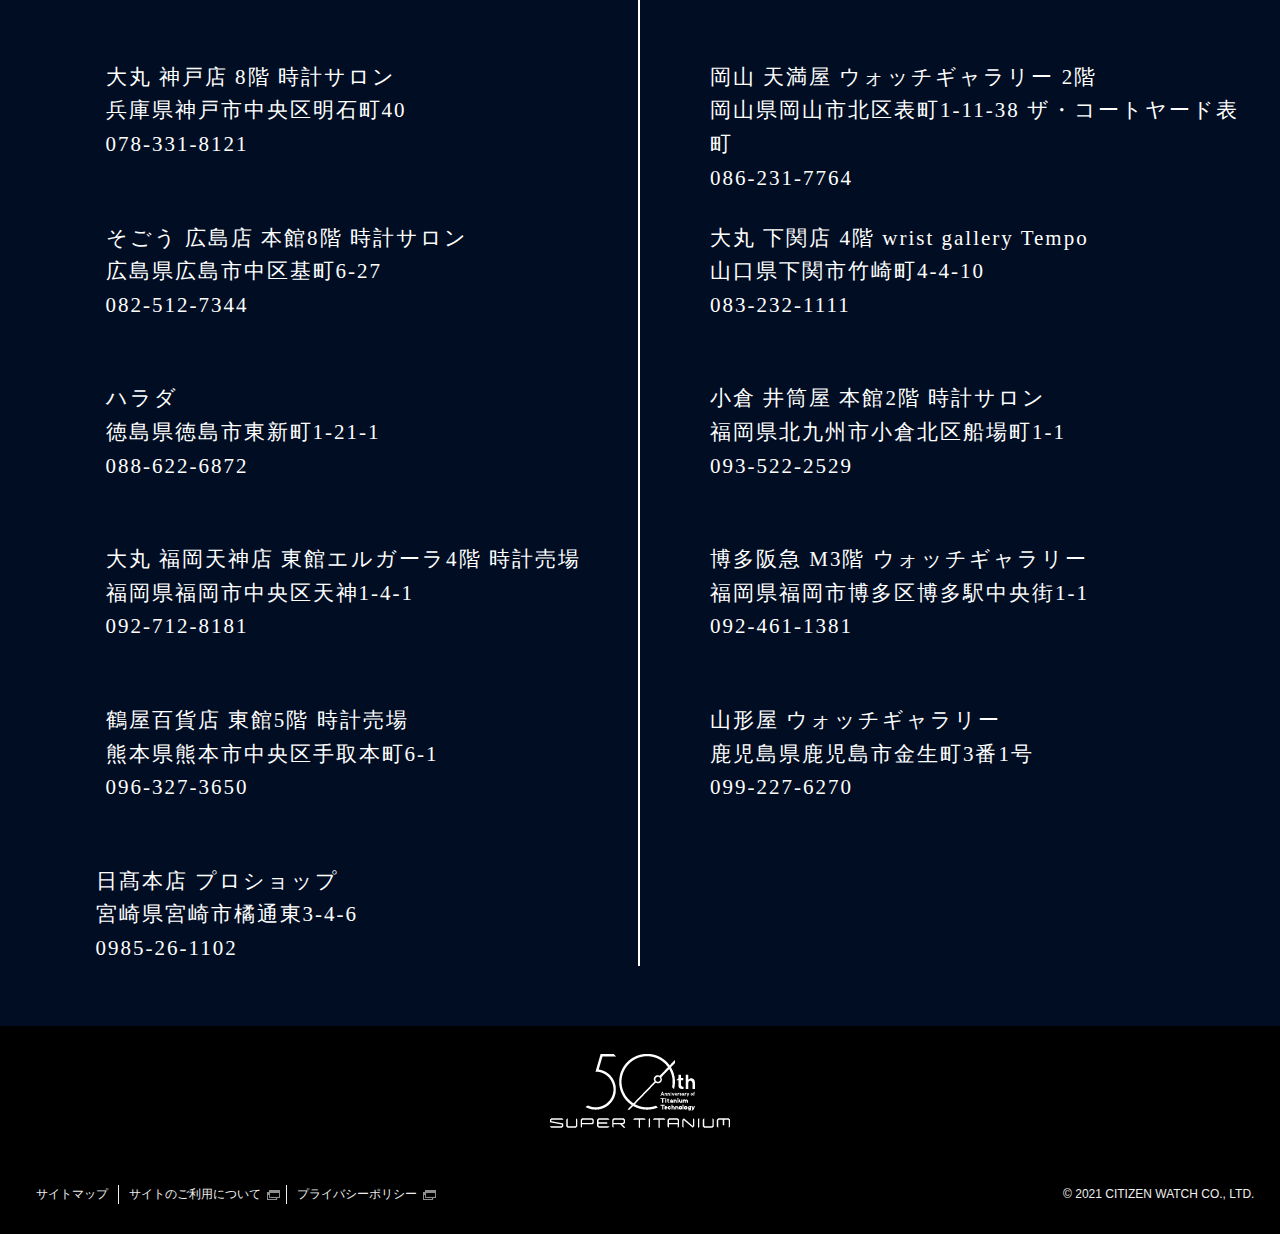
==== commit 713a251d: "updated" ====
--- a/index.html
+++ b/index.html
@@ -229,7 +229,7 @@
                     <div class="txt_content">
                         <img class="is_sp" src="./img/img04_topsec04_sp.png" alt="">
                         <img class="is_pc" src="./img/ttl03_topsec04.png" alt="">
-                        <img class="is_sp" src="./img/ttl3_topsec04_sp.png" alt="">
+                        <img class="is_sp" src="./img/ttl03_topsec04_sp.png" alt="">
                         <p>奥深く繊細なきらめきを放つ星屑のパターン。<br class="text_pc"> 色あせない黒が美しい<br class="text_pc"> 艶やかなダークグレーが輝くクロスシー。
                         </p>
                     </div>
@@ -576,10 +576,7 @@
         </footer>
         <!--/container-->
     </div>
-    <script src="https://ajax.googleapis.com/ajax/libs/jquery/2.2.4/jquery.min.js "></script>
-    <!--プラグインのJSはここに入れる-->
-    <script src="./lib/jquery.validate.min.js "></script>
-    <script src="./js/script.js "></script>
+
 </body>
 
 </html>--- a/css/style.css
+++ b/css/style.css
@@ -275,6 +275,10 @@
     font-size: 1.6rem;
     text-align: left;
     line-height: 1.6;
+}
+
+.top_sec03 .details figure figcaption {
+    margin: 20px auto 15px;
 }
 
 .top_sec03 .sample figure figcaption {
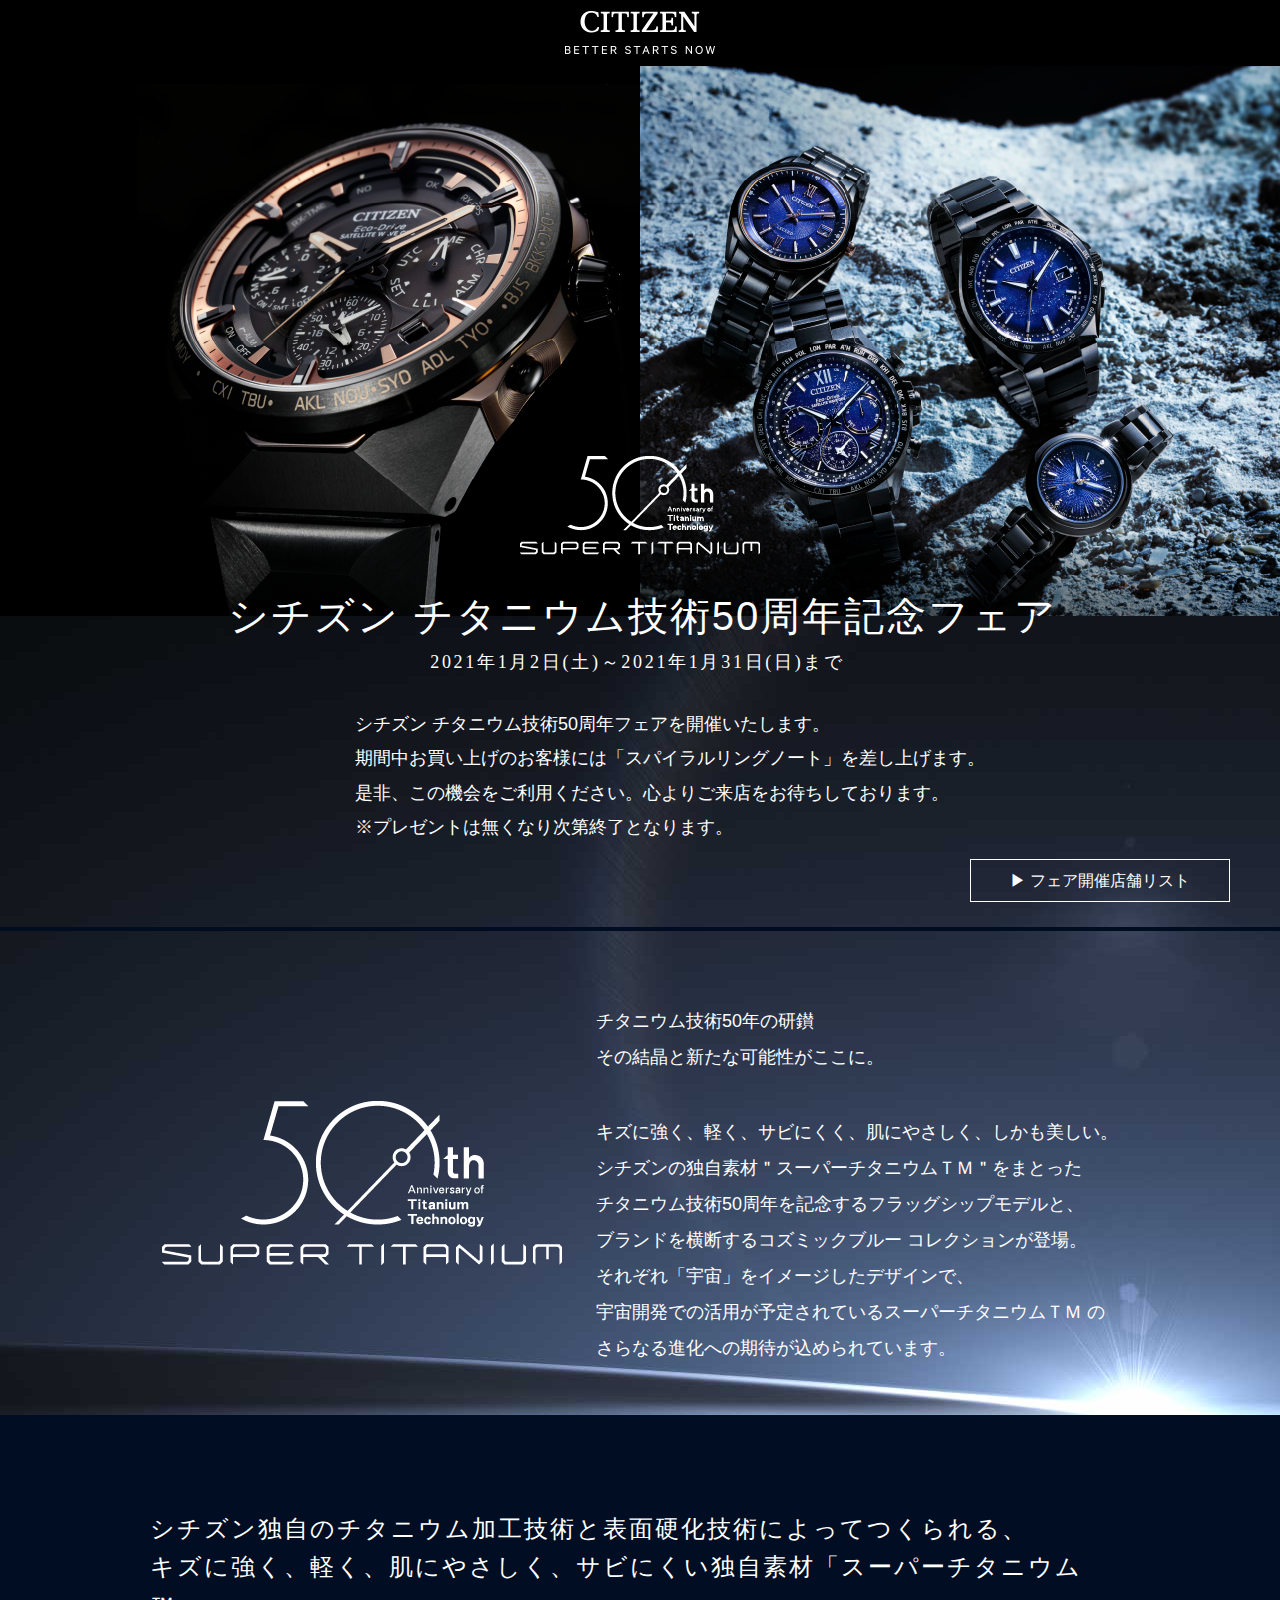
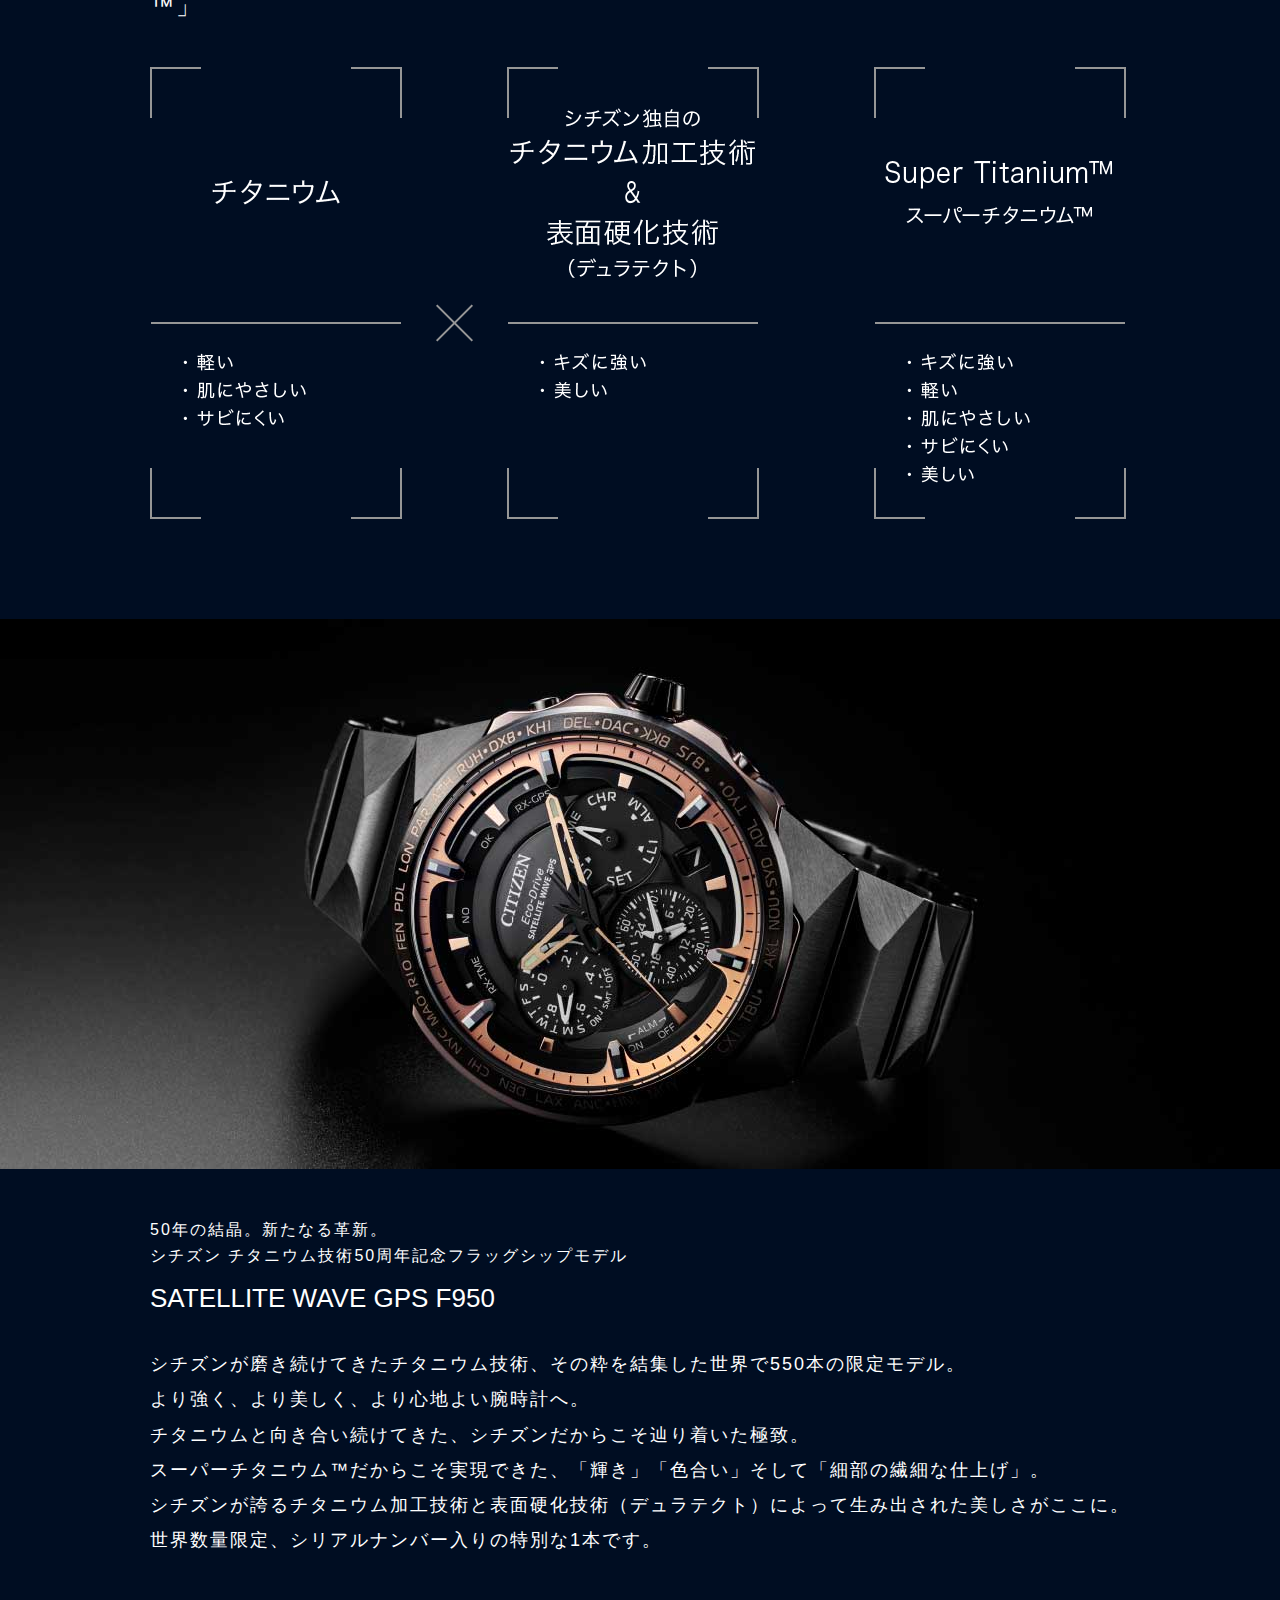
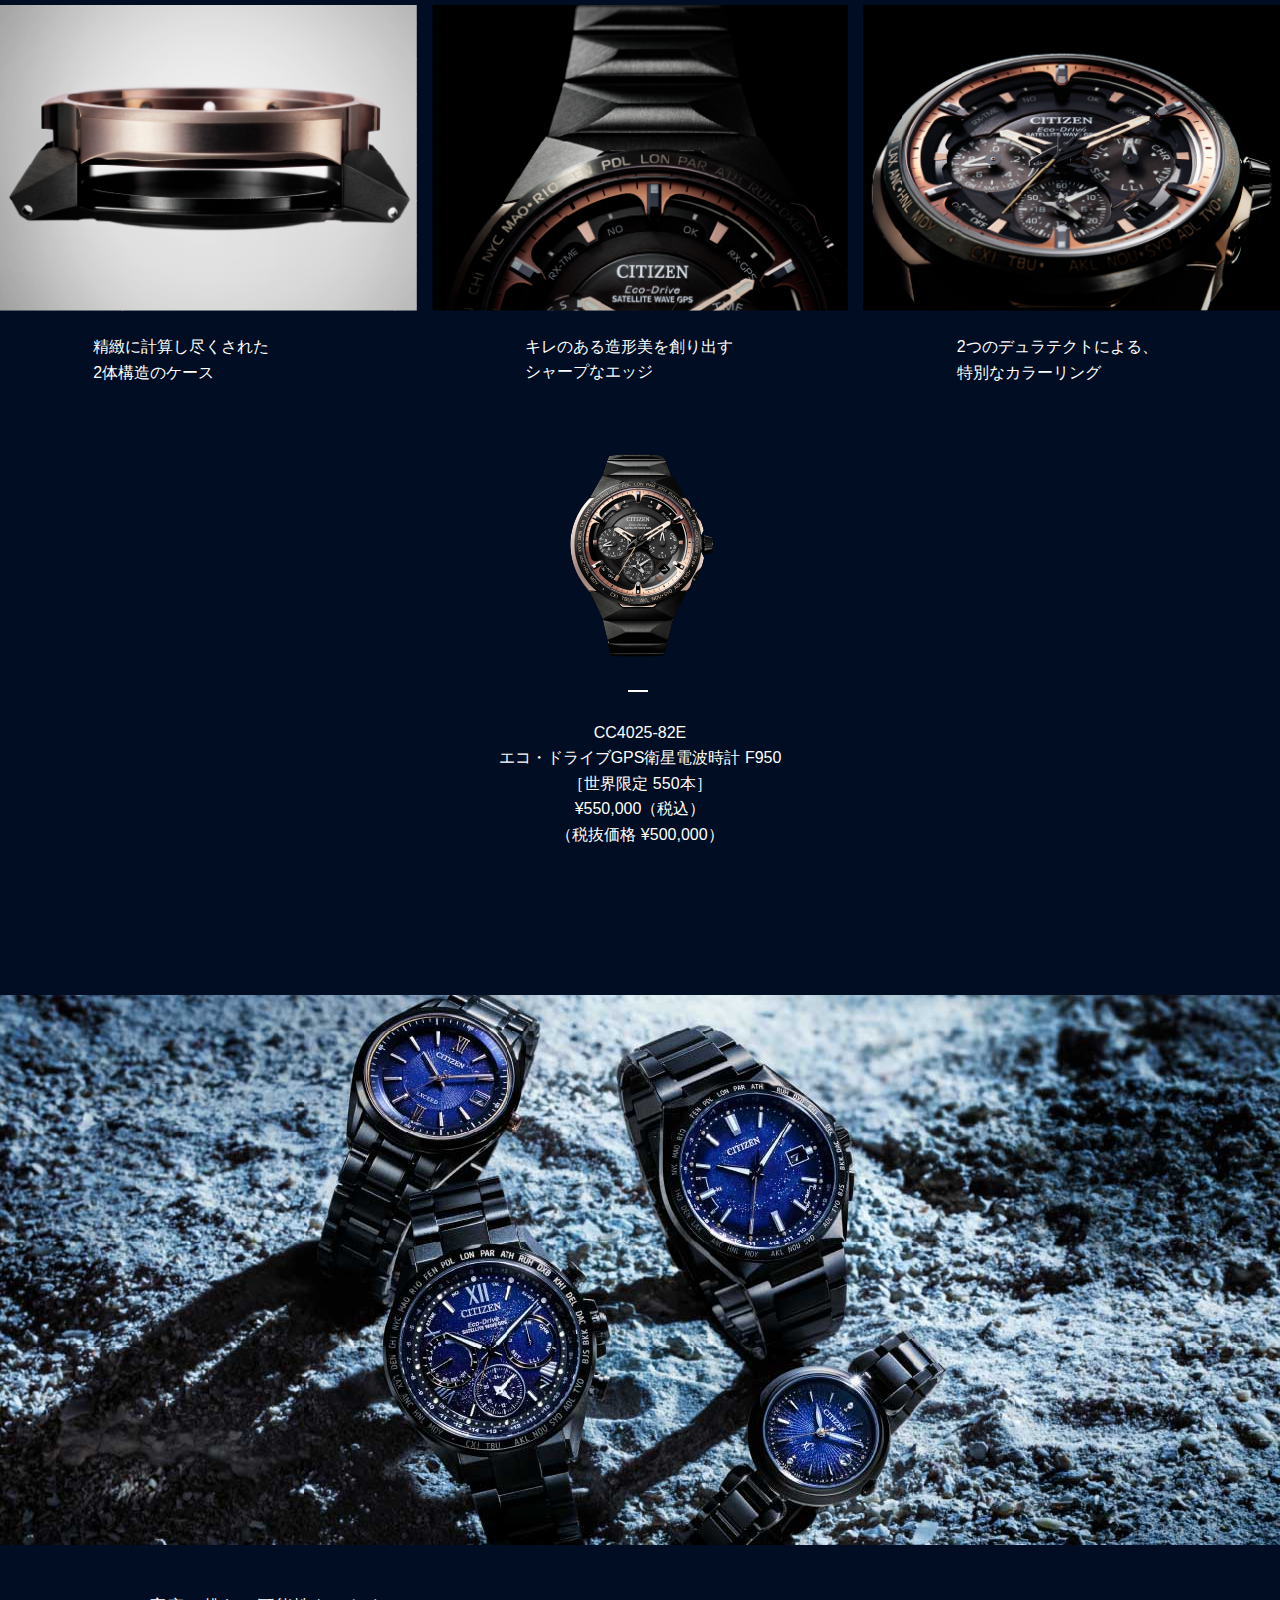
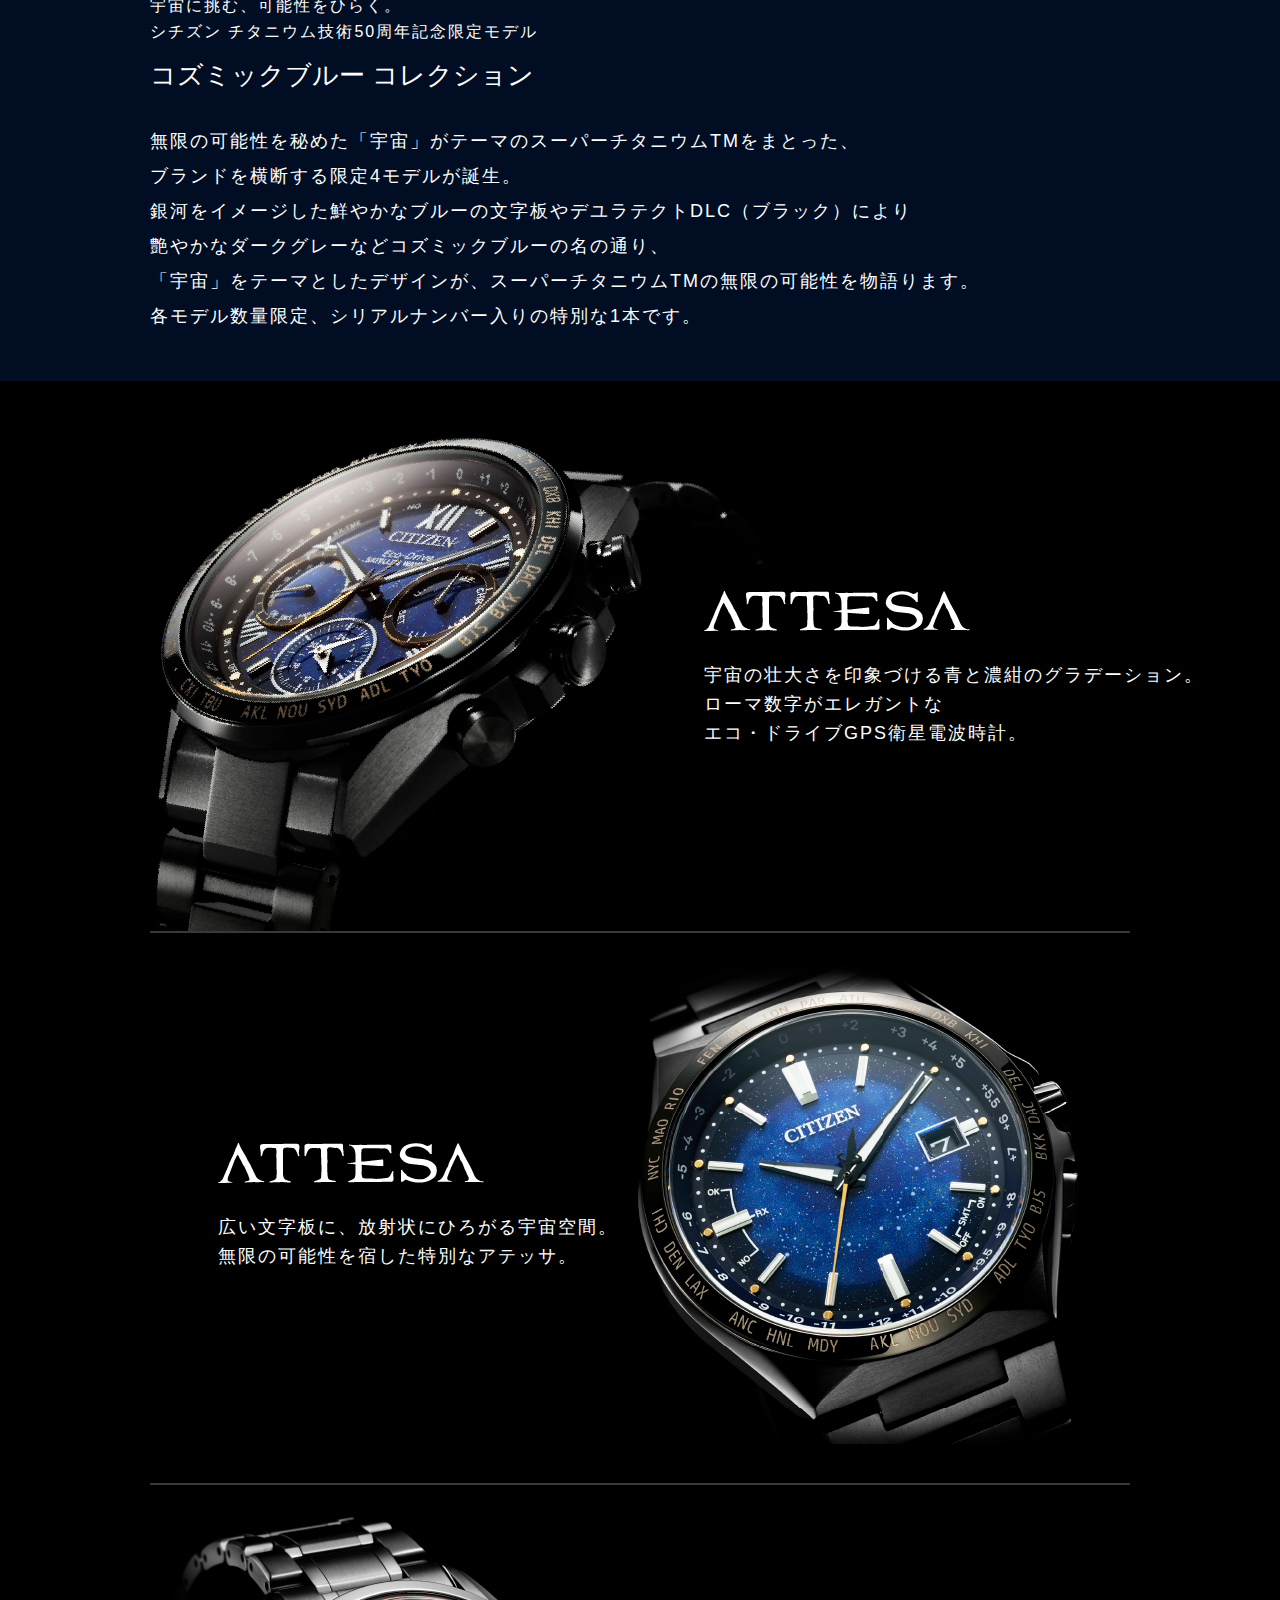
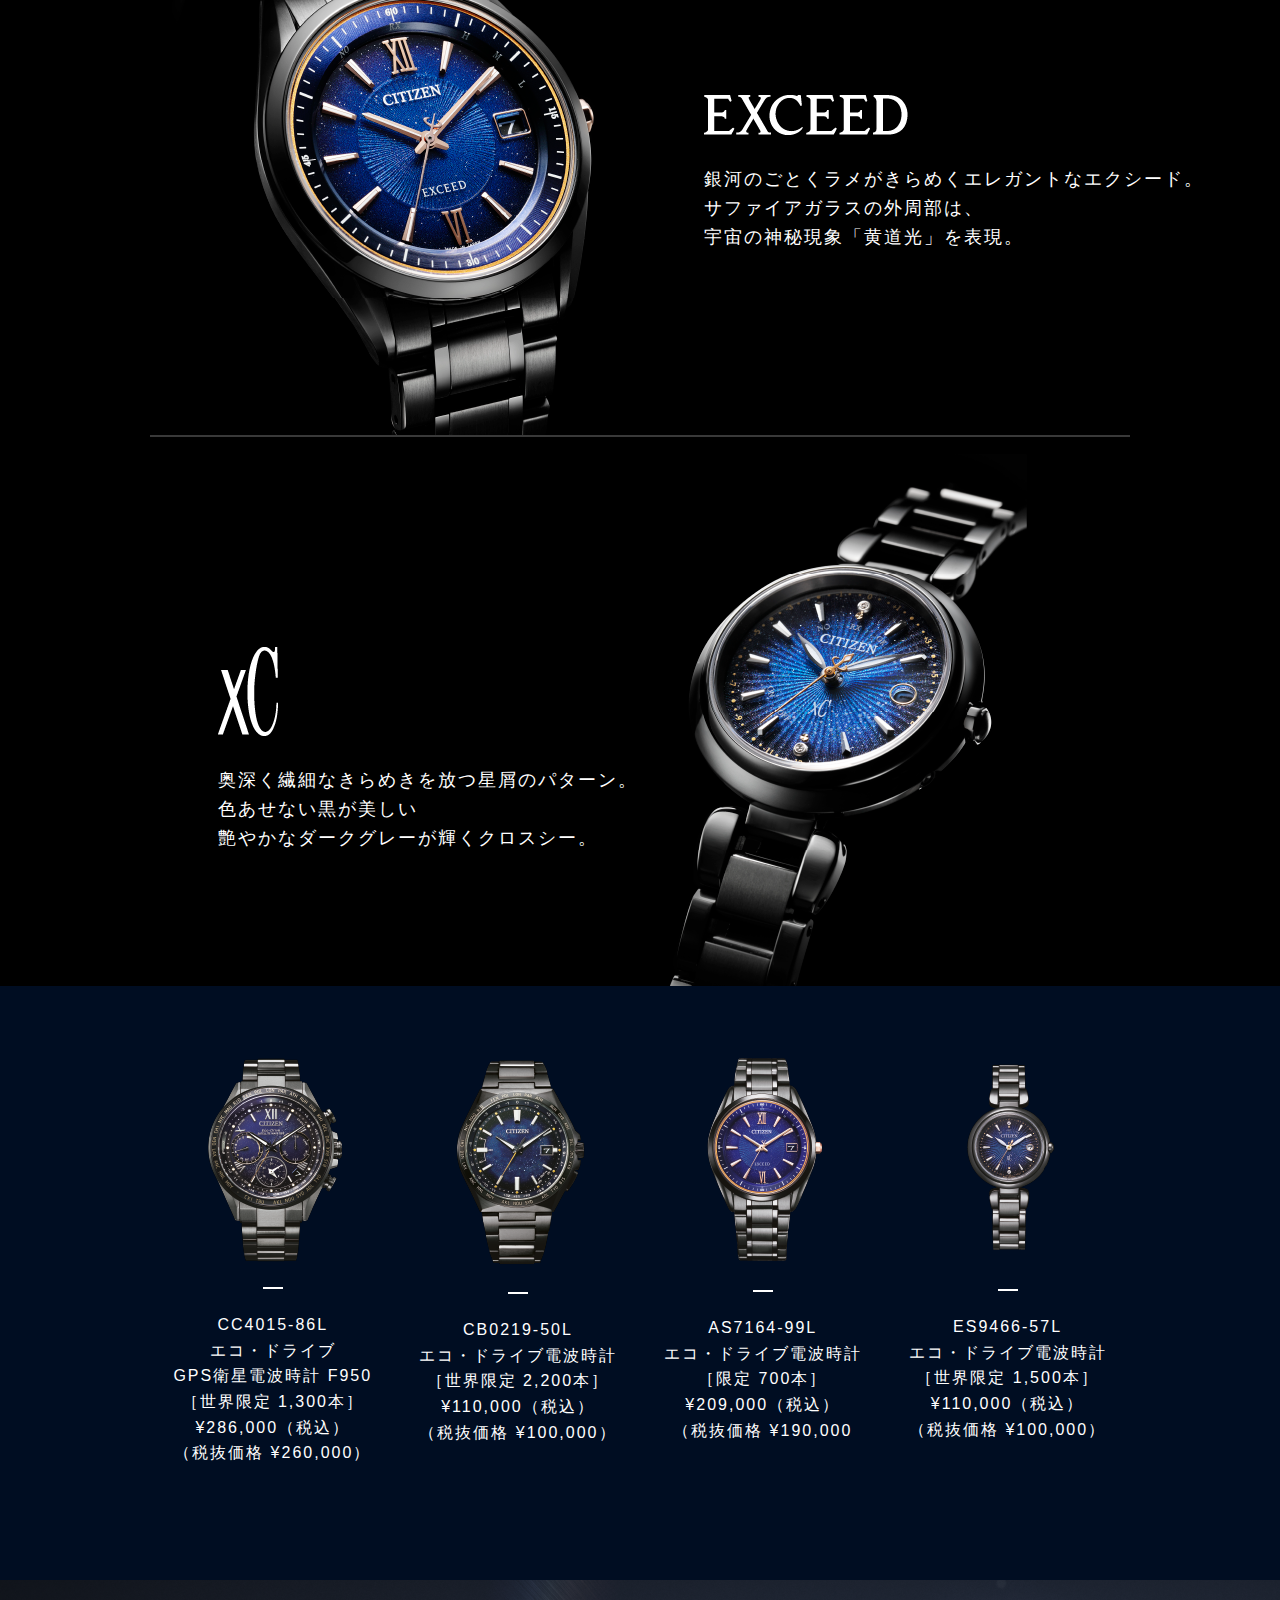
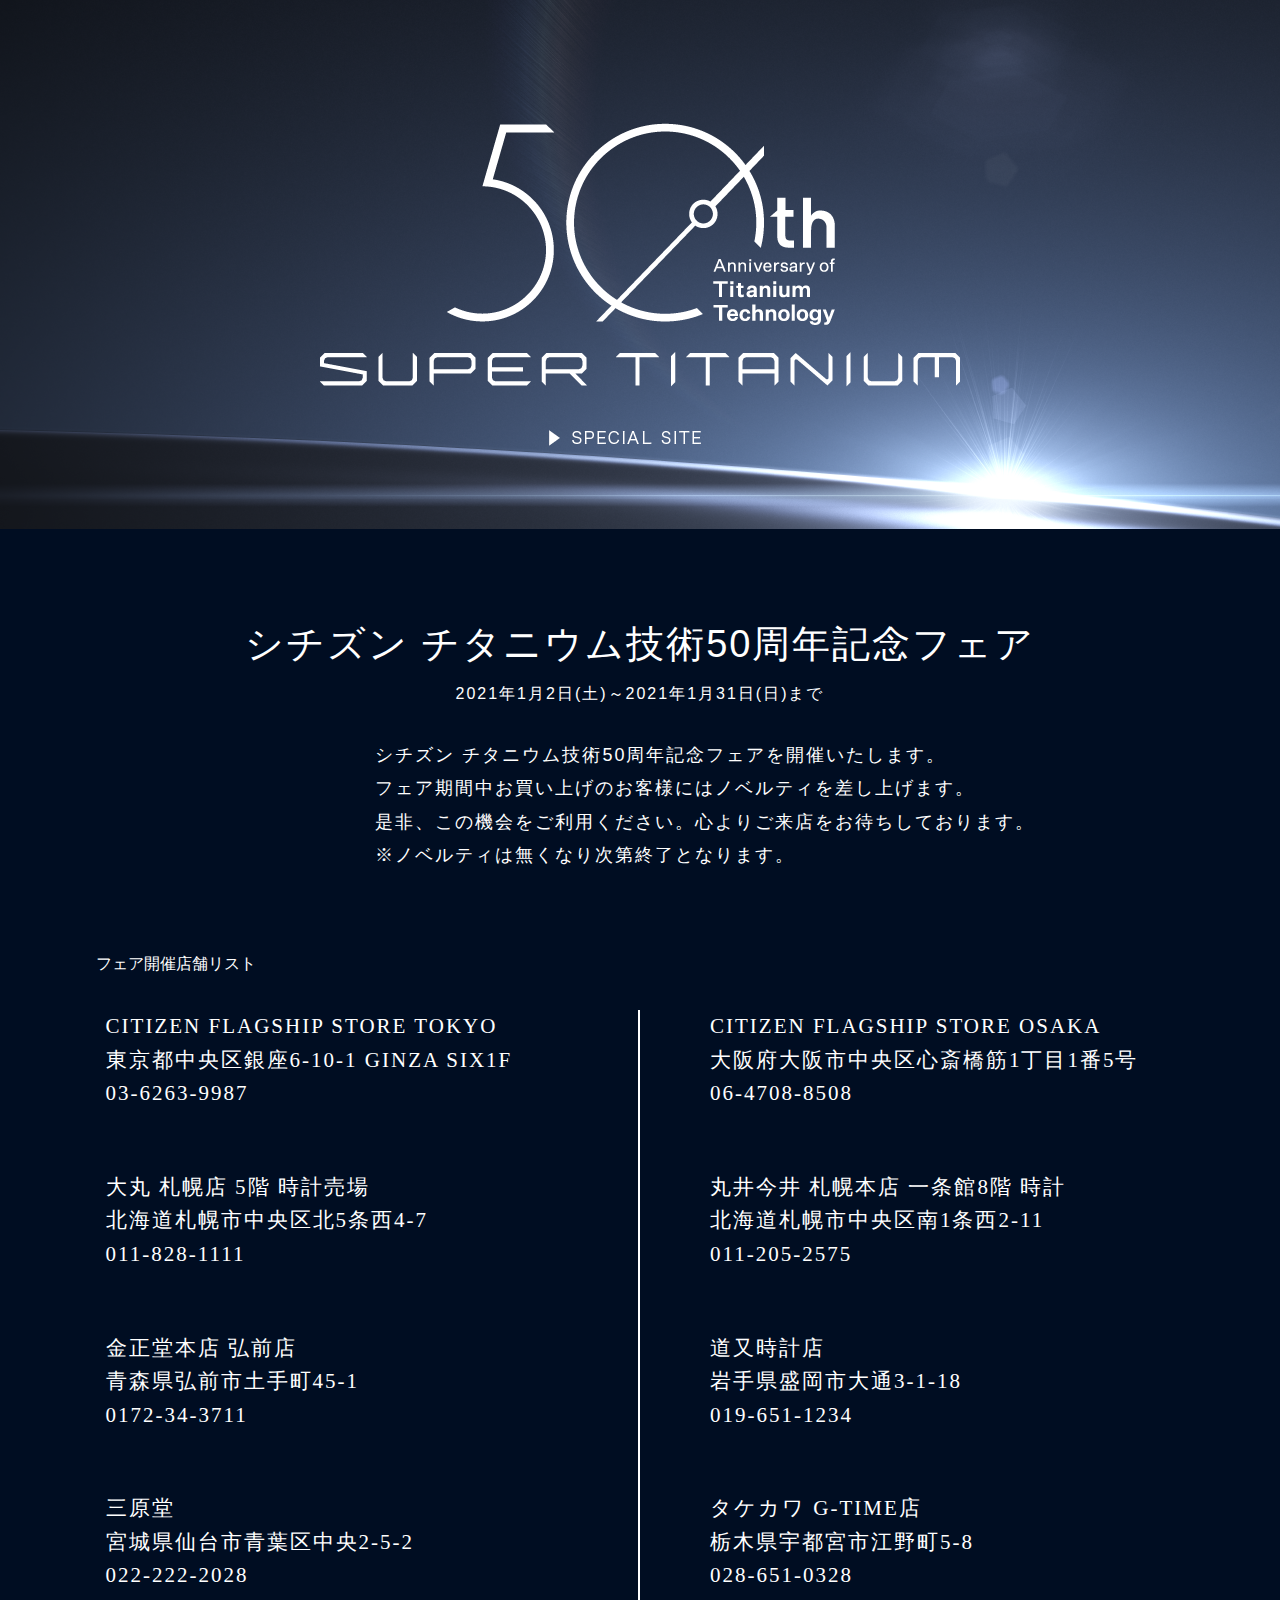
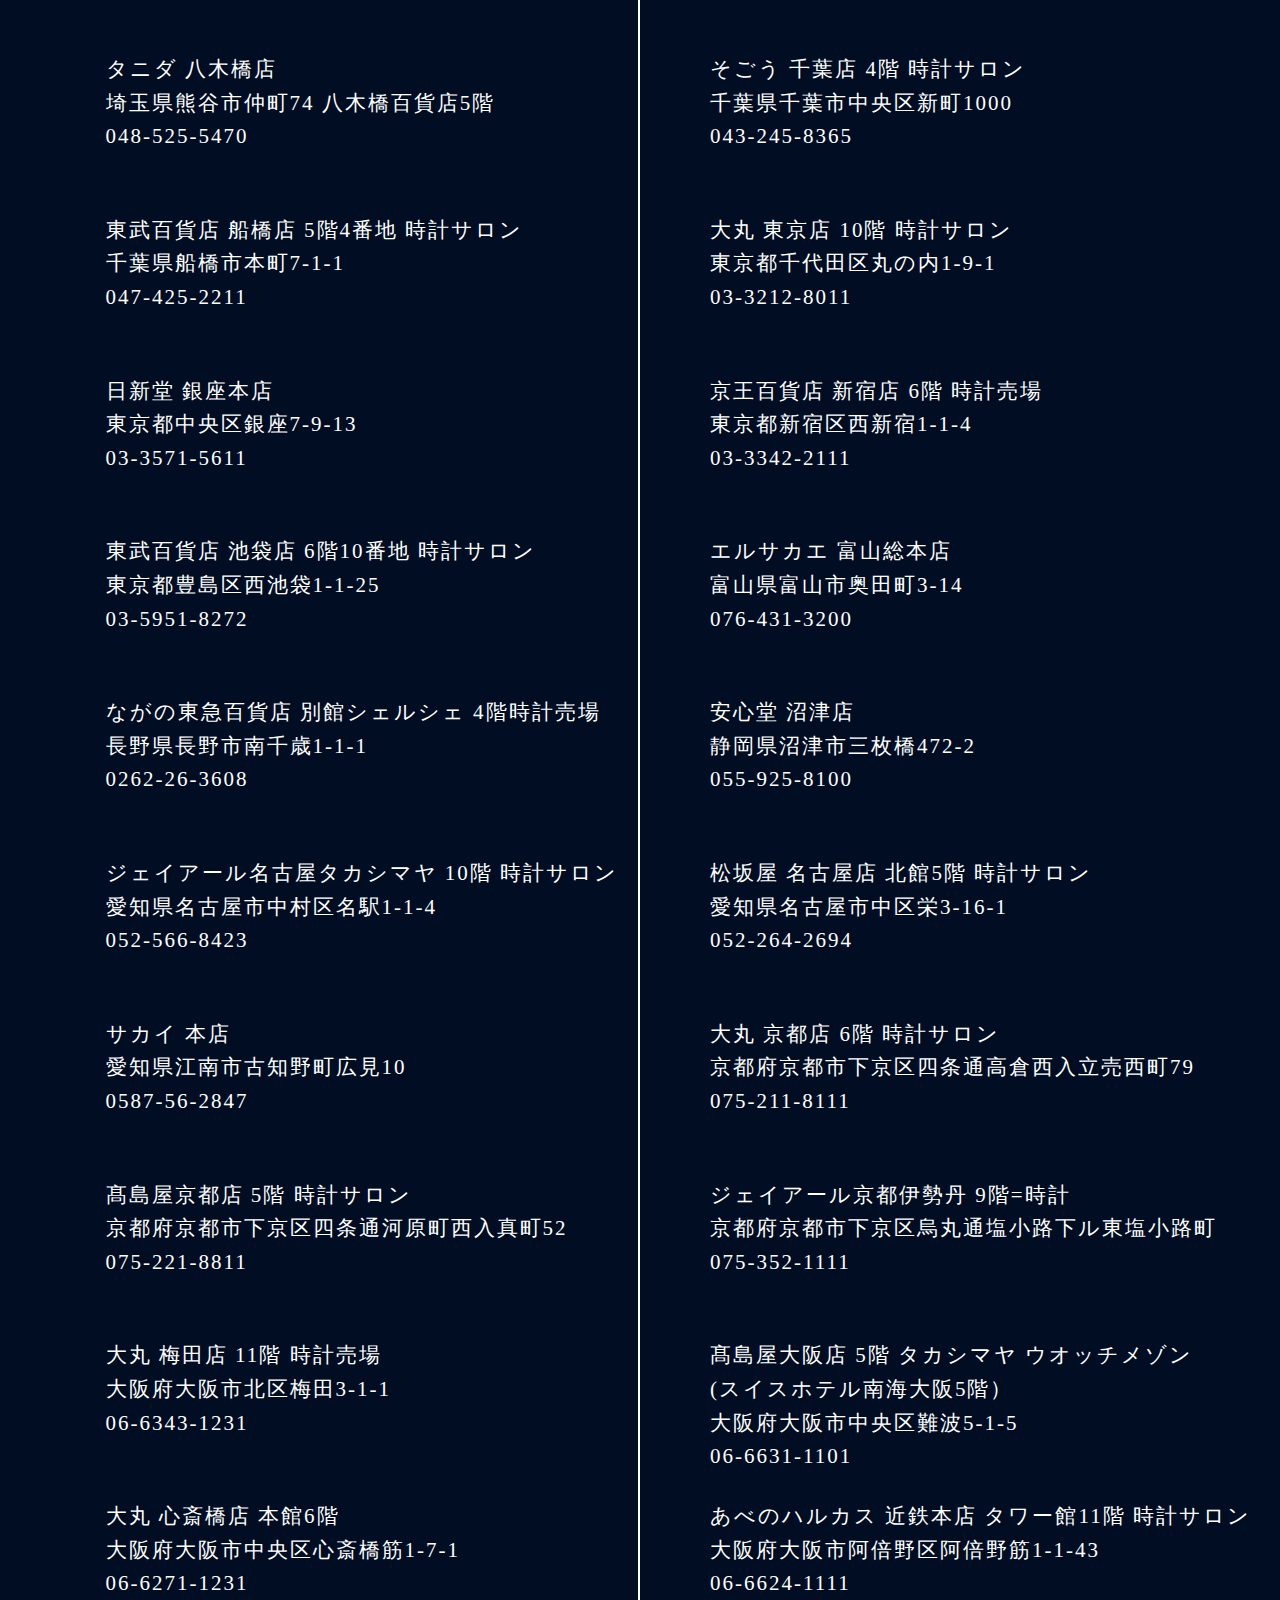
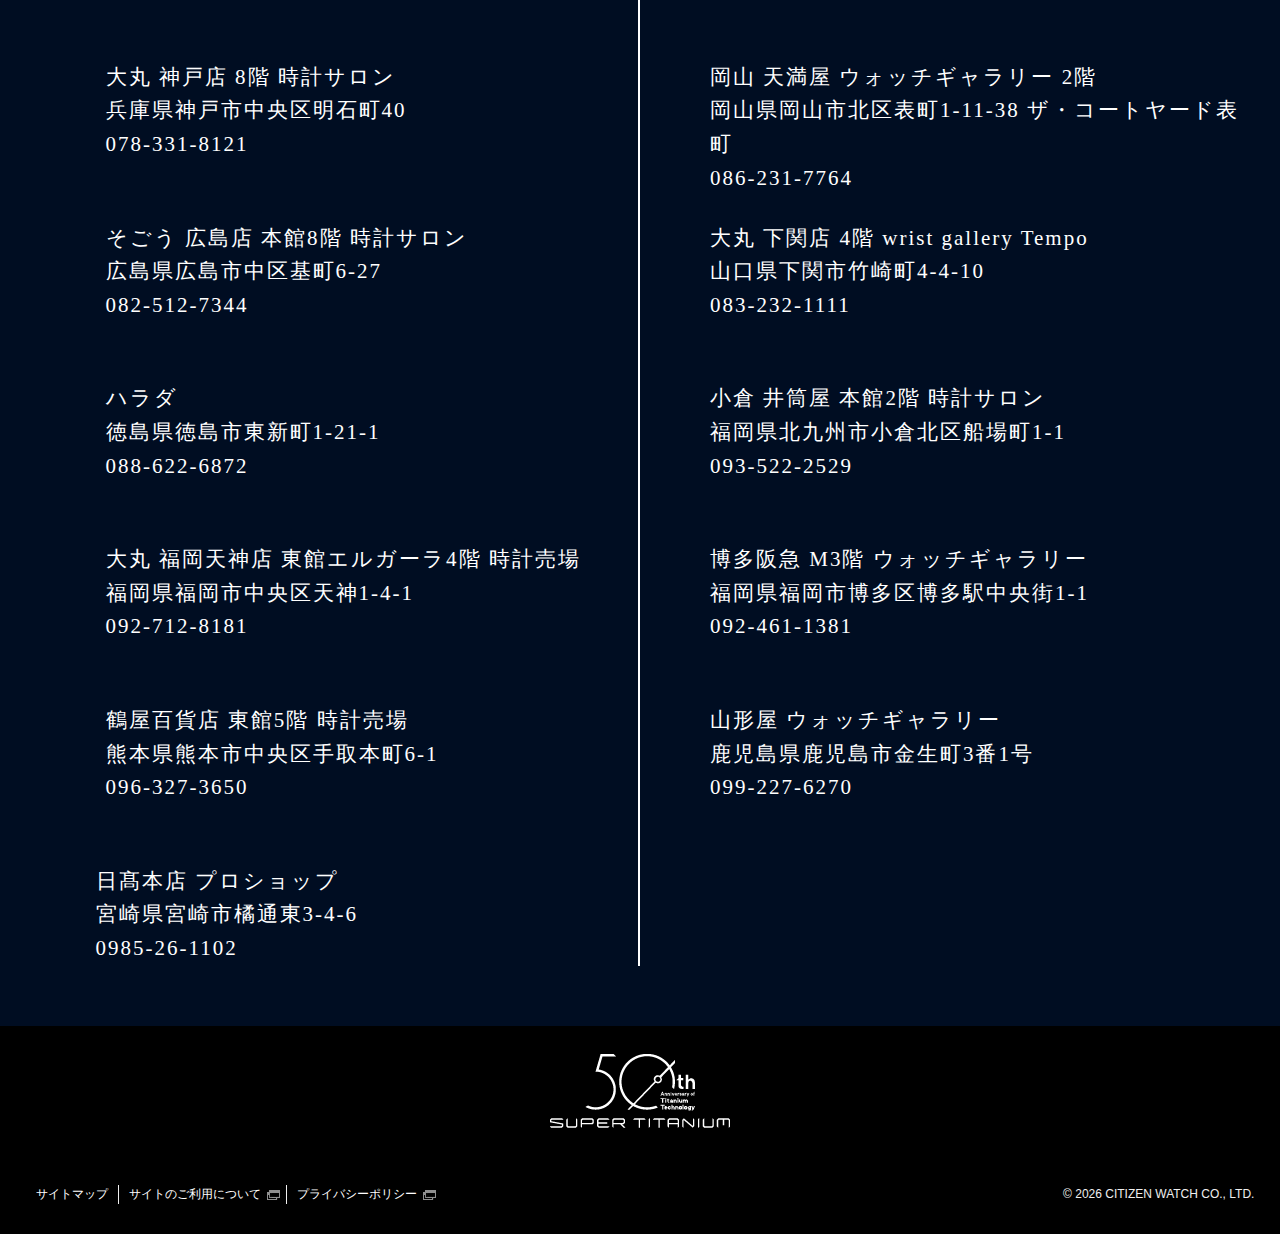
==== commit 315c5ca4: "updated code" ====
--- a/index.html
+++ b/index.html
@@ -555,20 +555,20 @@
                 <div class=" wrap inner ">
                     <ul class="ft_links ">
                         <li><a>サイトマップ</a></li>
-                        <li><a>サイトのご利用について</a></li>
-                        <li><a>プライバシーポリシー</a></li>
+                        <li><a href="https://www.citizen.co.jp/policy/index.html">サイトのご利用について</a></li>
+                        <li><a href="https://www.citizen.co.jp/policy/privacy.html">プライバシーポリシー</a></li>
                     </ul>
-                    <div class="copyright ">© 2021 CITIZEN WATCH CO., LTD.</div>
+                    <div class="copyright ">&copy; <script>document.write(new Date().getFullYear());</script> CITIZEN WATCH CO., LTD.</div>
                 </div>
             </div>
             <div class="is_sp">
                 <div class="wrap">
                     <ul class="ft_links ">
-                        <li><a>サイトのご利用<br class="small_sp">について</a></li>
+                        <li><a href="https://www.citizen.co.jp/policy/index.html">サイトのご利用<br class="small_sp">について</a></li>
                         <li><a>プライバシー<br class="small_sp">ポリシー</a></li>
-                        <li><a>サイトマップ</a></li>
+                        <li><a href="https://www.citizen.co.jp/policy/privacy.html">サイトマップ</a></li>
                     </ul>
-                    <div class="copyright ">© 2021 CITIZEN WATCH CO., LTD.</div>
+                    <div class="copyright ">&copy; <script>document.write(new Date().getFullYear());</script> CITIZEN WATCH CO., LTD.</div>
                 </div>
             </div>
 
@@ -576,7 +576,10 @@
         </footer>
         <!--/container-->
     </div>
-
+    <!-- Script -->
+    <script src="https://ajax.googleapis.com/ajax/libs/jquery/2.2.4/jquery.min.js"></script>
+    <script type="text/javascript" src="/common/js/analytics.js"></script>
+    <script src="./js/script.js"></script>
 </body>
 
 </html>--- a/css/style.css
+++ b/css/style.css
@@ -75,9 +75,11 @@
 }
 
 .container {
-    min-width: 1120px;
-}
-
+    min-width: 1099px;
+}
+#main {
+    min-width: 1099px;
+}
 
 /****************************************************
  * 1.LAYOUT
@@ -542,7 +544,9 @@
     border-right: 1px solid #efefef;
     position: relative;
 }
-
+#footer .wrap ul li a {
+    color: #ffffff;
+}
 #footer .wrap ul li::after {
     content: "";
     background-image: url("../img/icon_tab_pc.png");
@@ -573,7 +577,7 @@
     }
 }
 
-@media screen and (max-width: 768px) {
+@media screen and (max-width: 640px) {
     #gNav,
     #main,
     #footer,
@@ -611,10 +615,10 @@
         z-index: -1;
     }
     .top_sec01 .wrap .page_ttl {
-        margin-top: 20px;
+        margin-top: 30px;
         font-size: 4.6rem;
         line-height: 1.3;
-        letter-spacing: 1px;
+        letter-spacing: 0.2px;
     }
     .top_sec01 .wrap .text_desc p:nth-child(1) {
         font-size: 2.2rem;
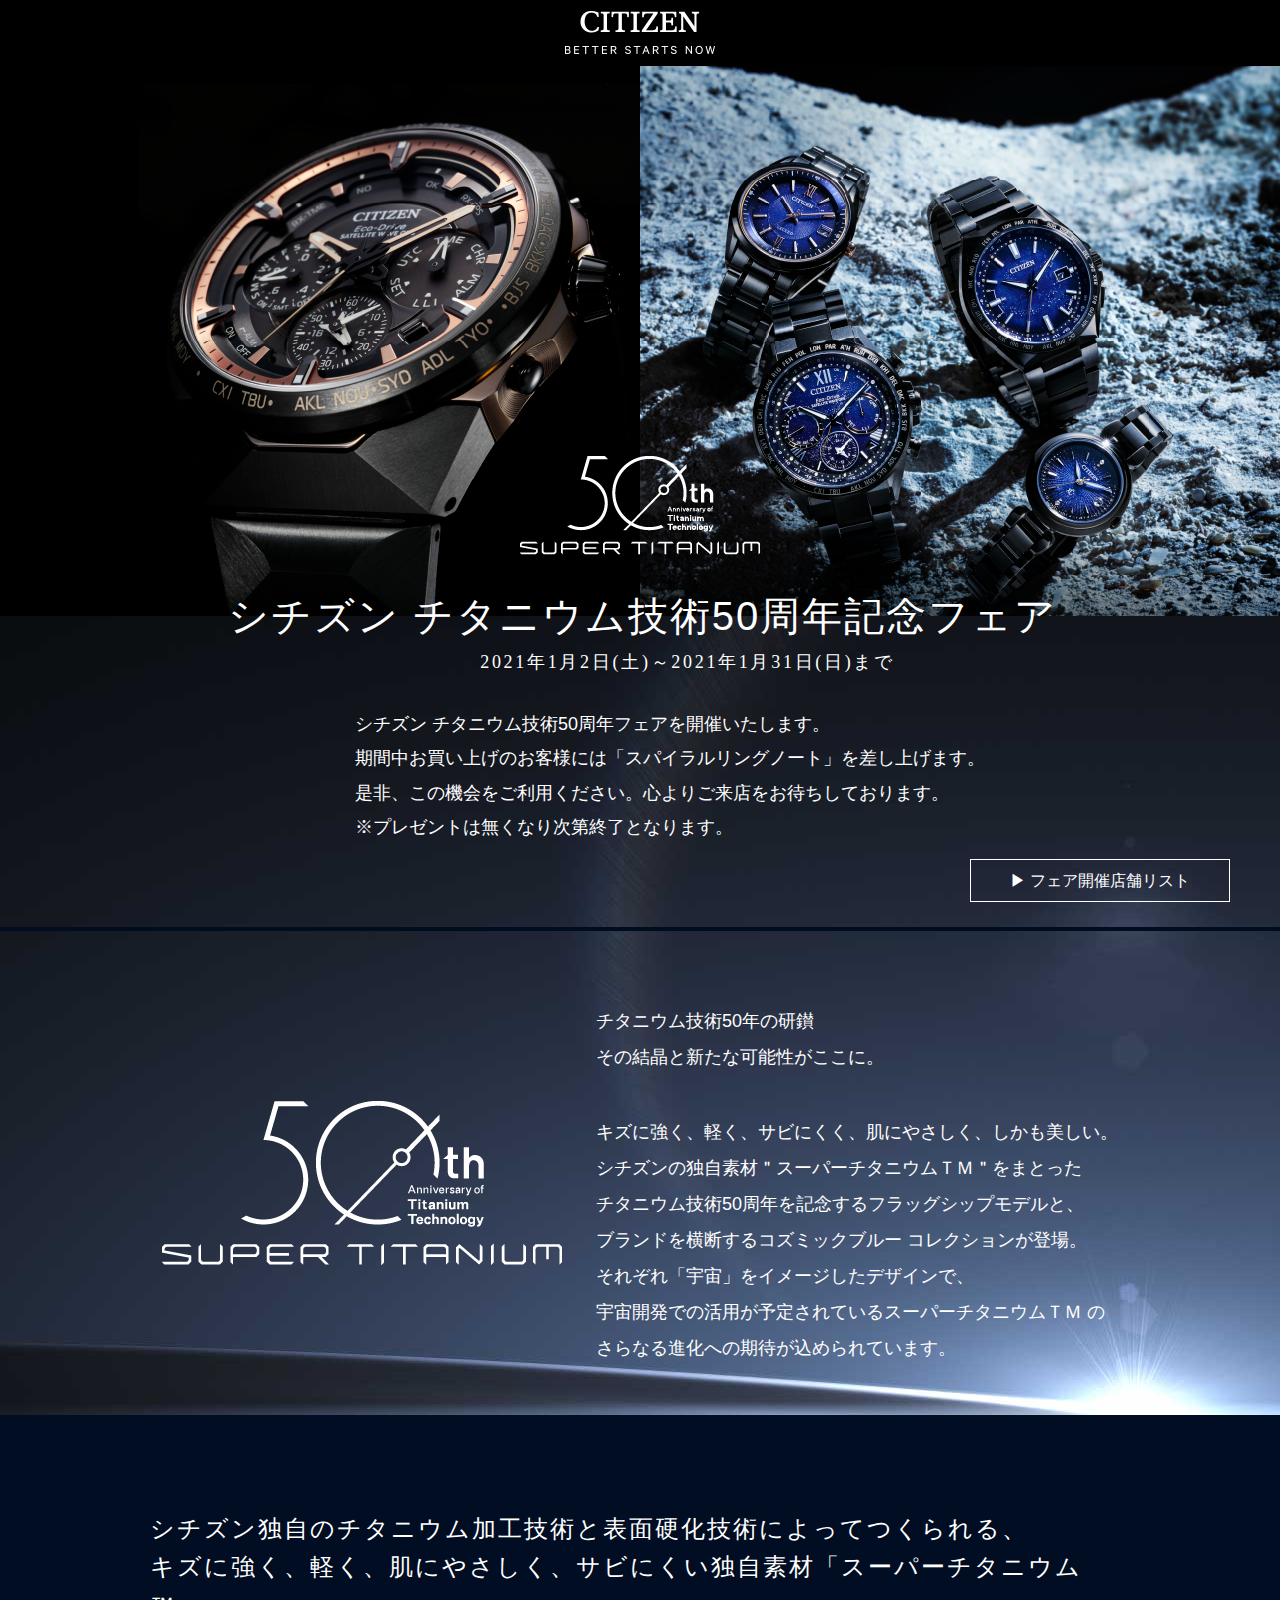
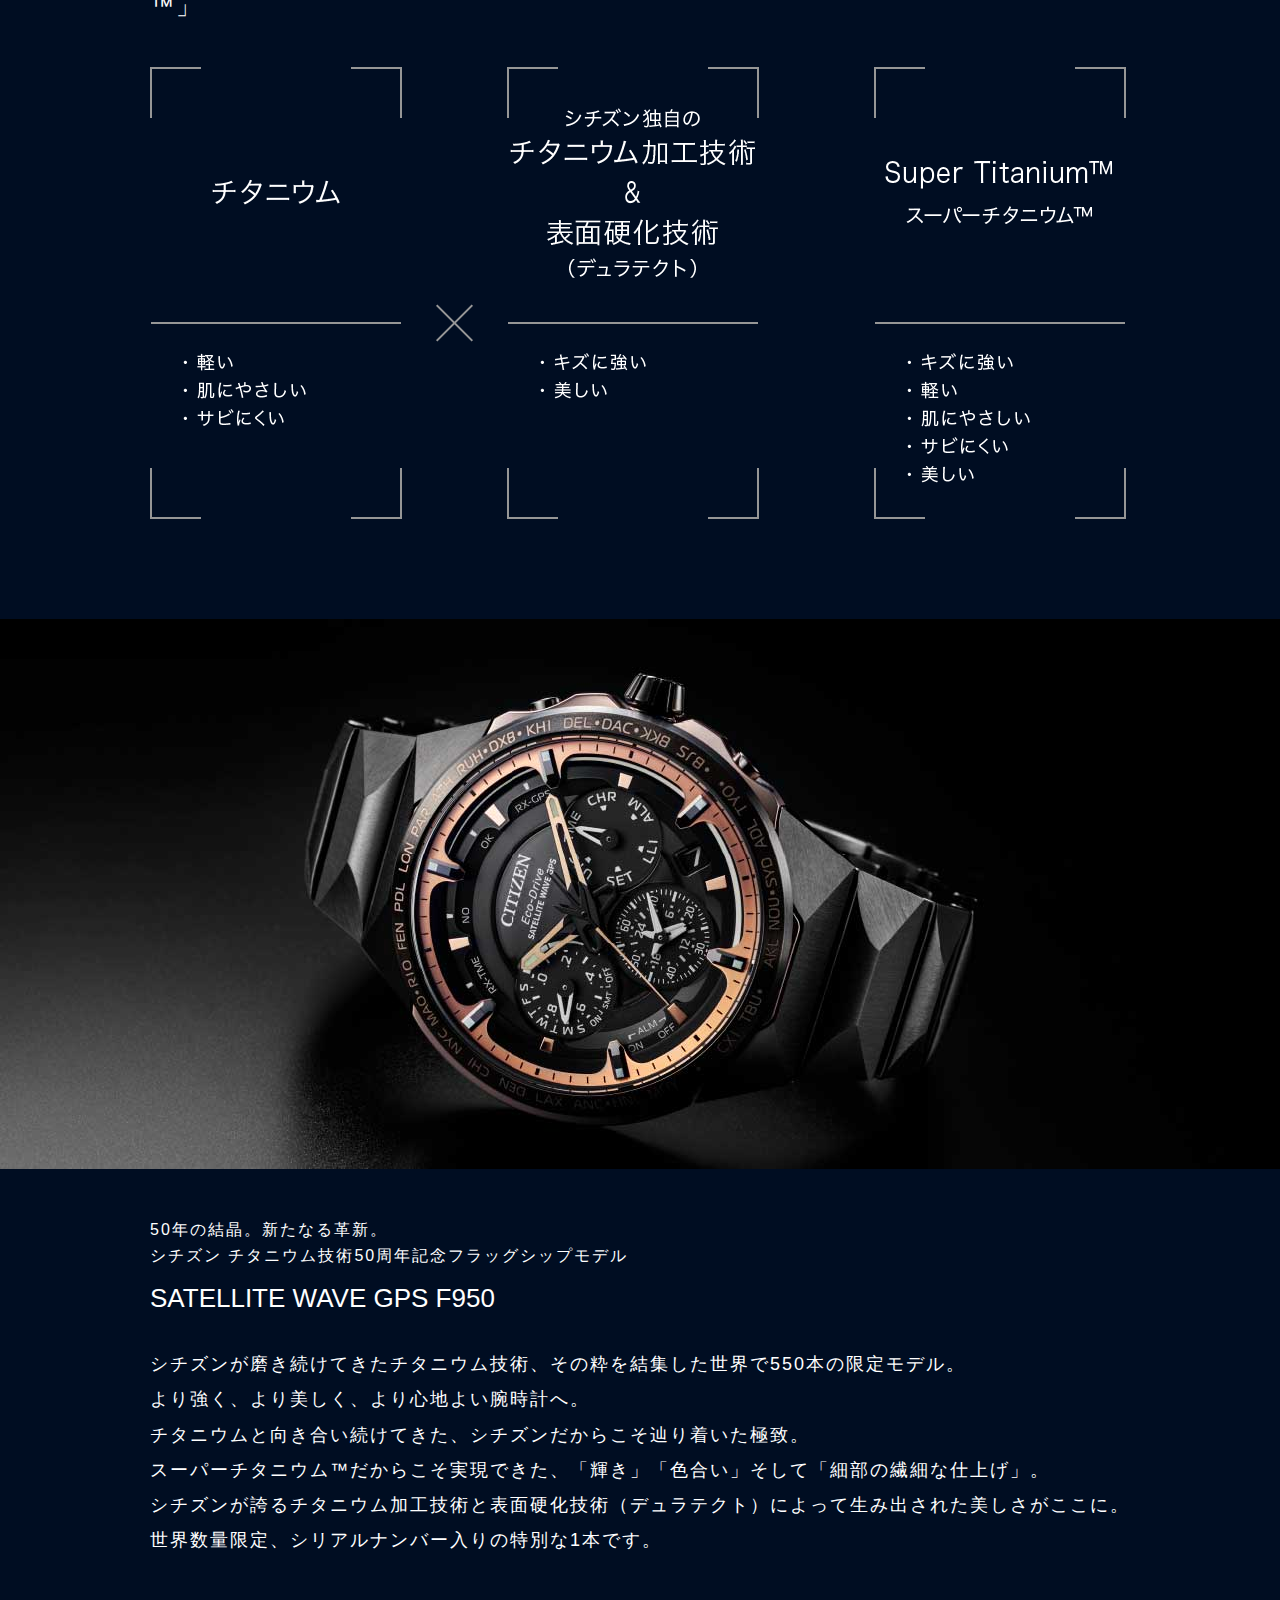
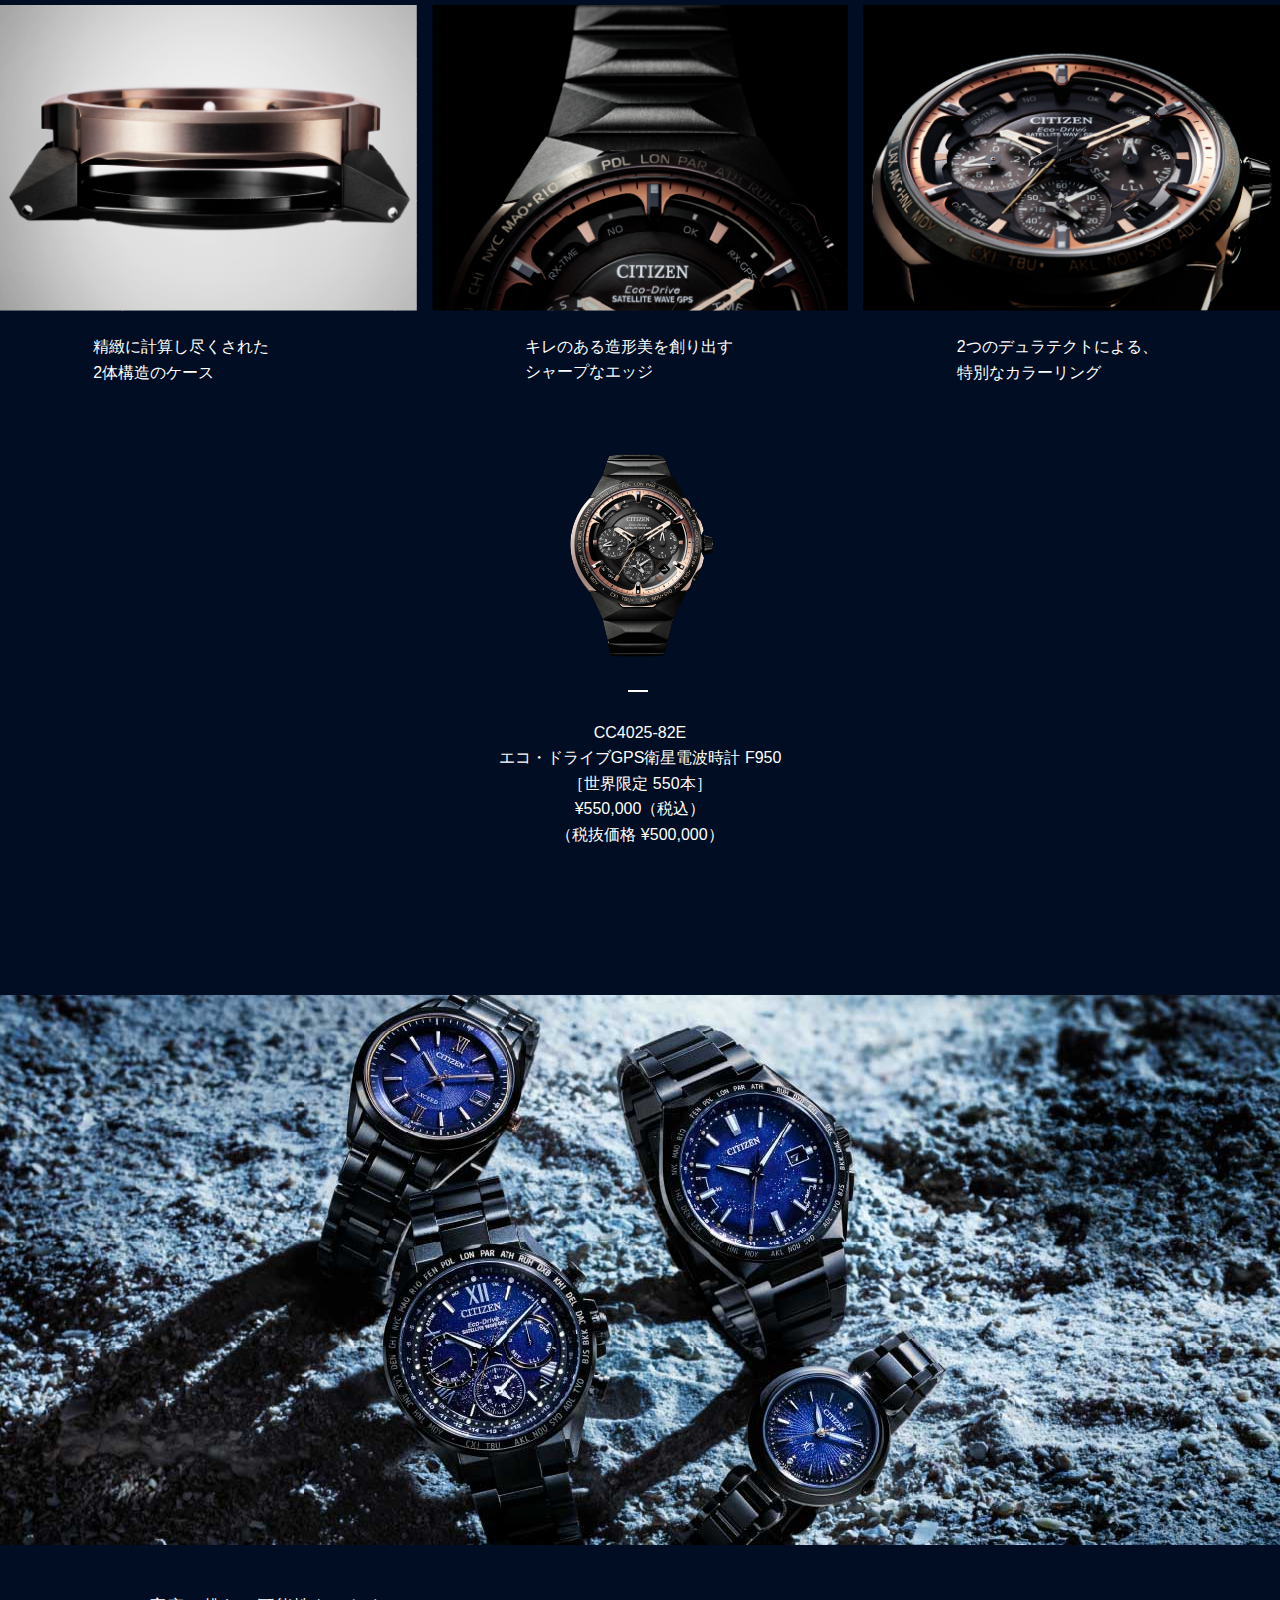
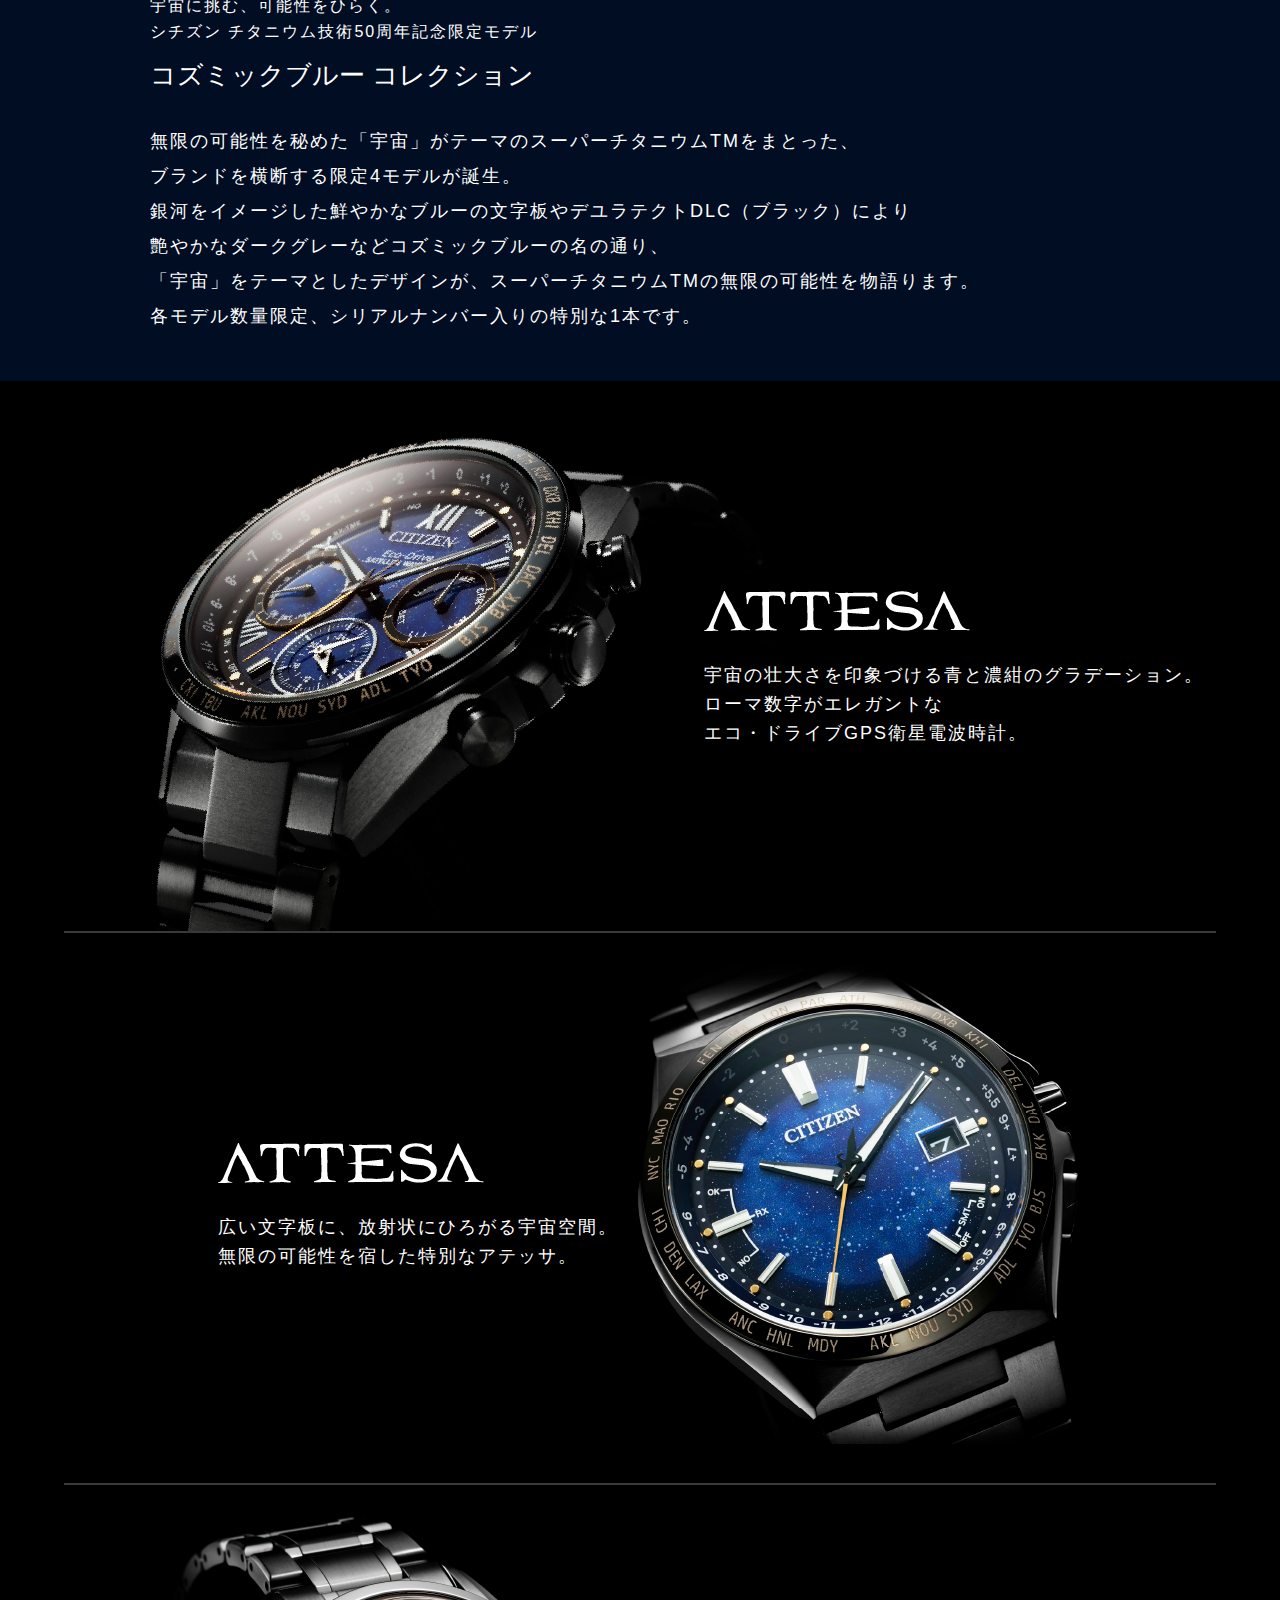
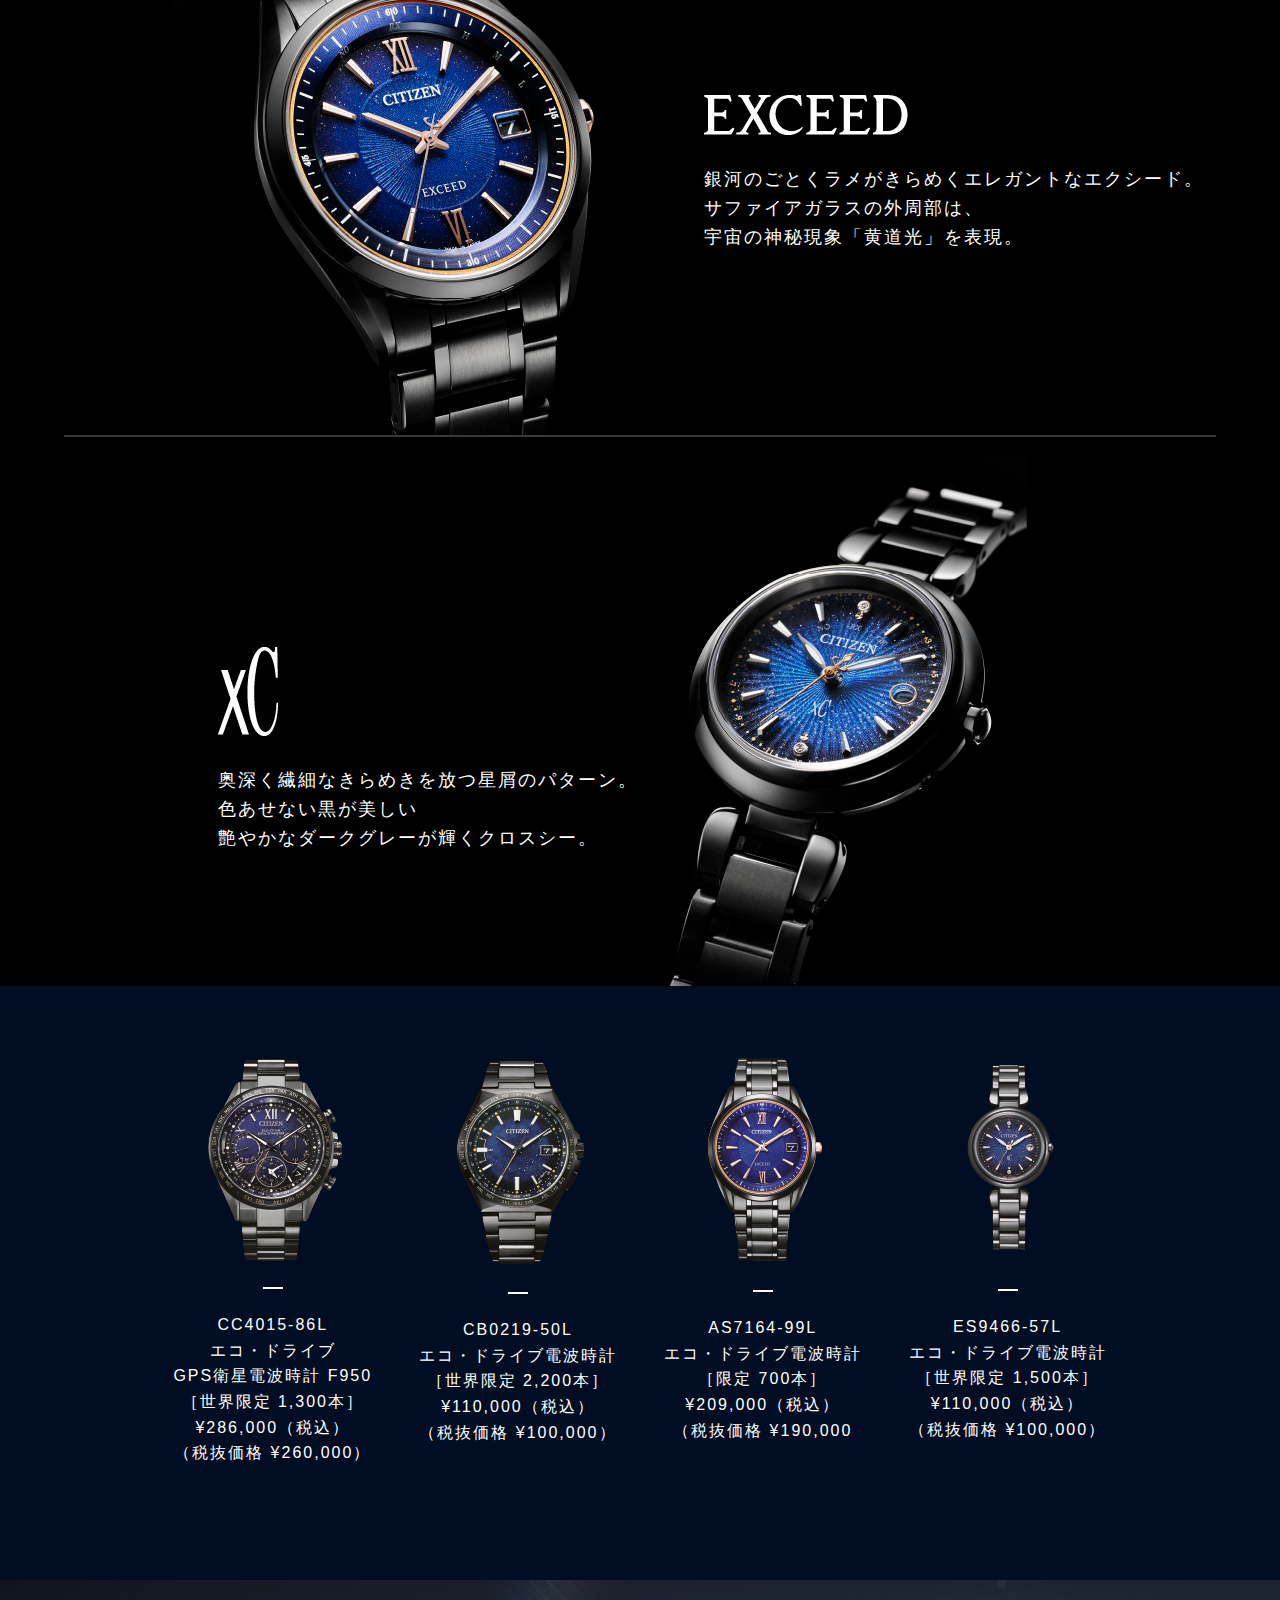
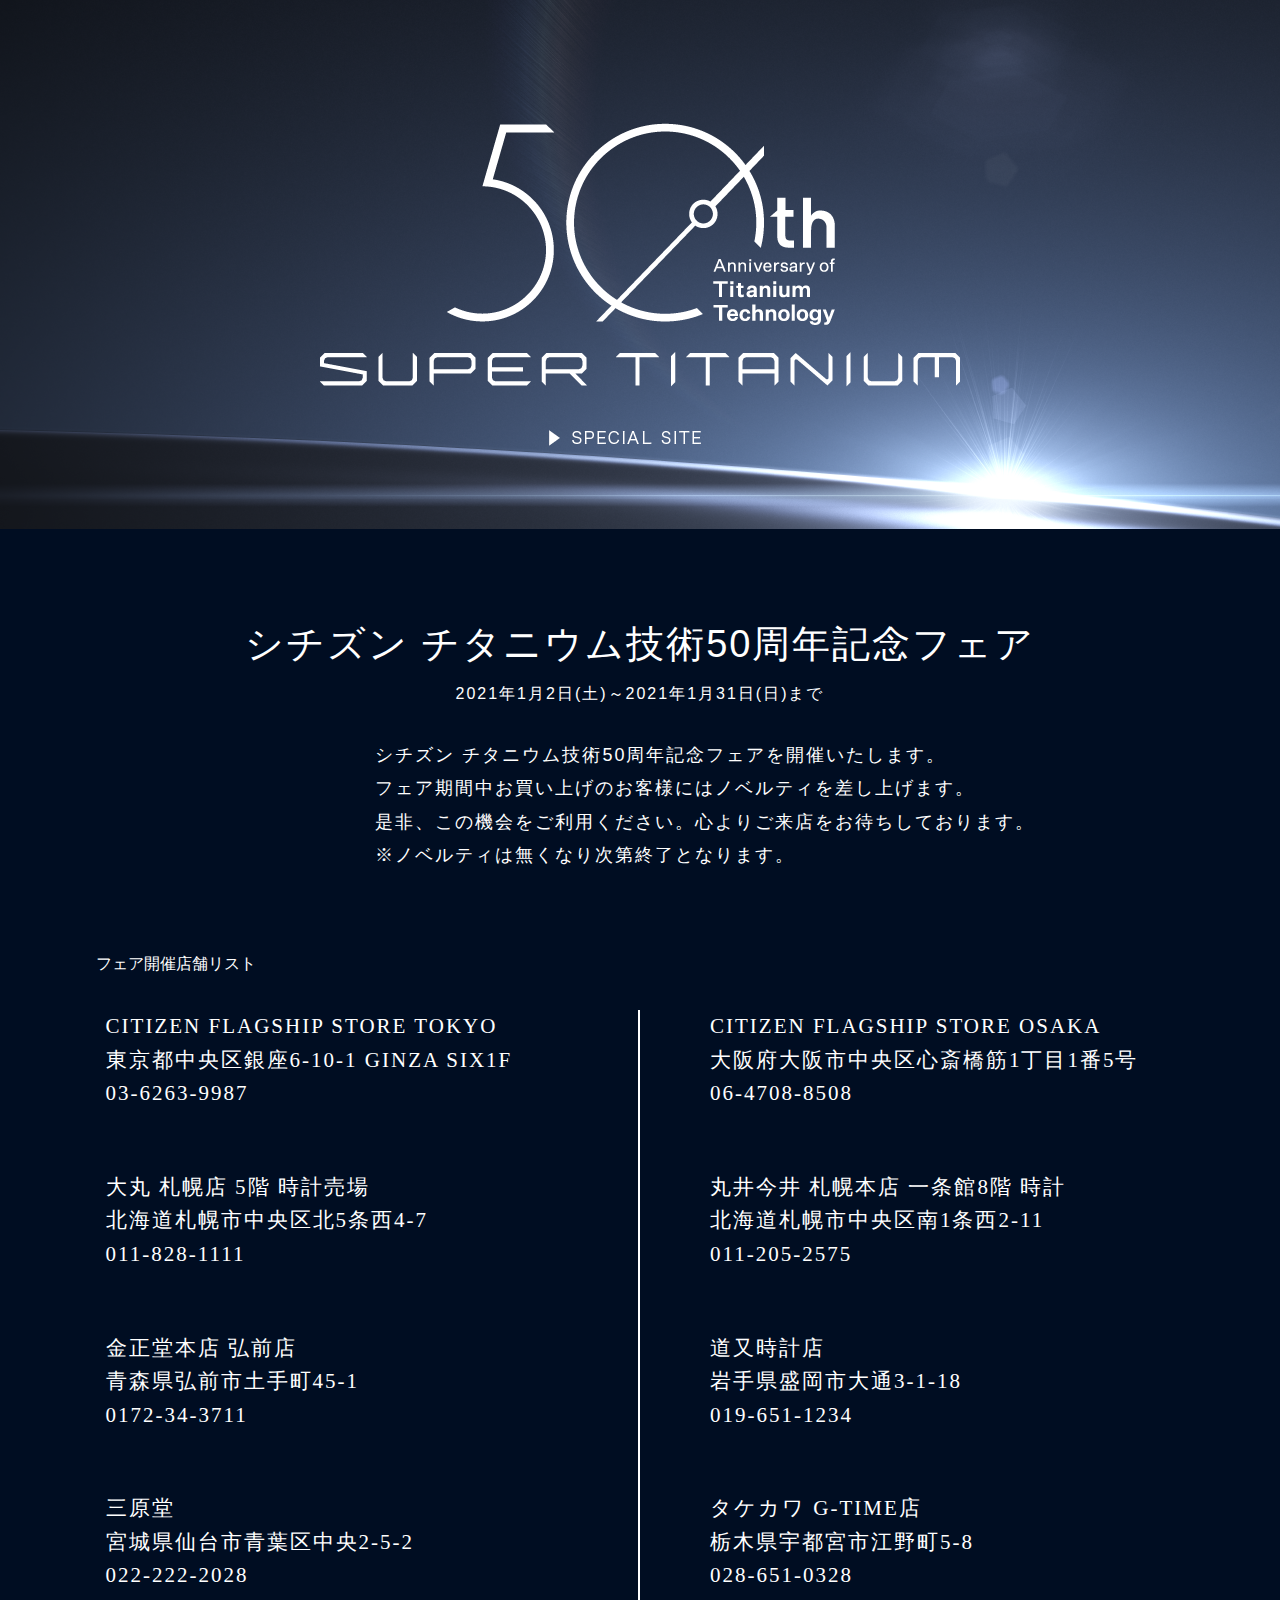
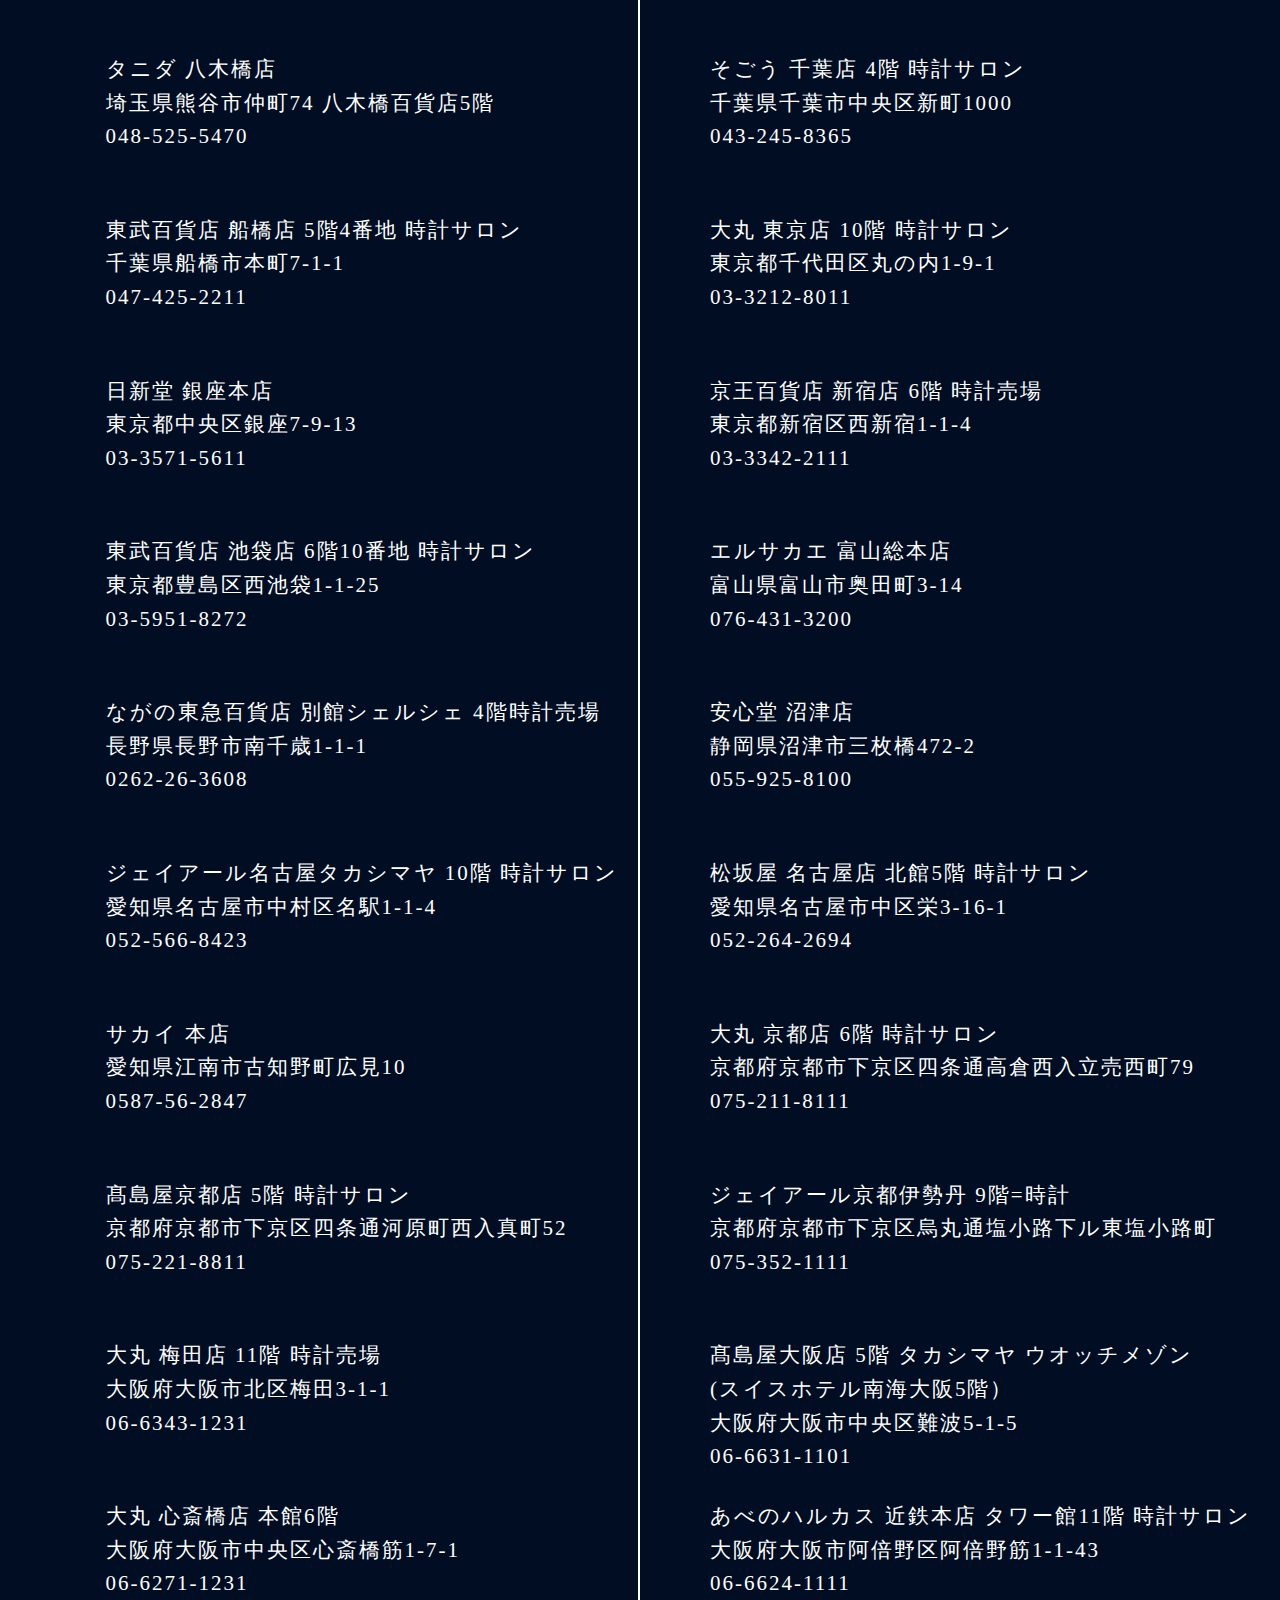
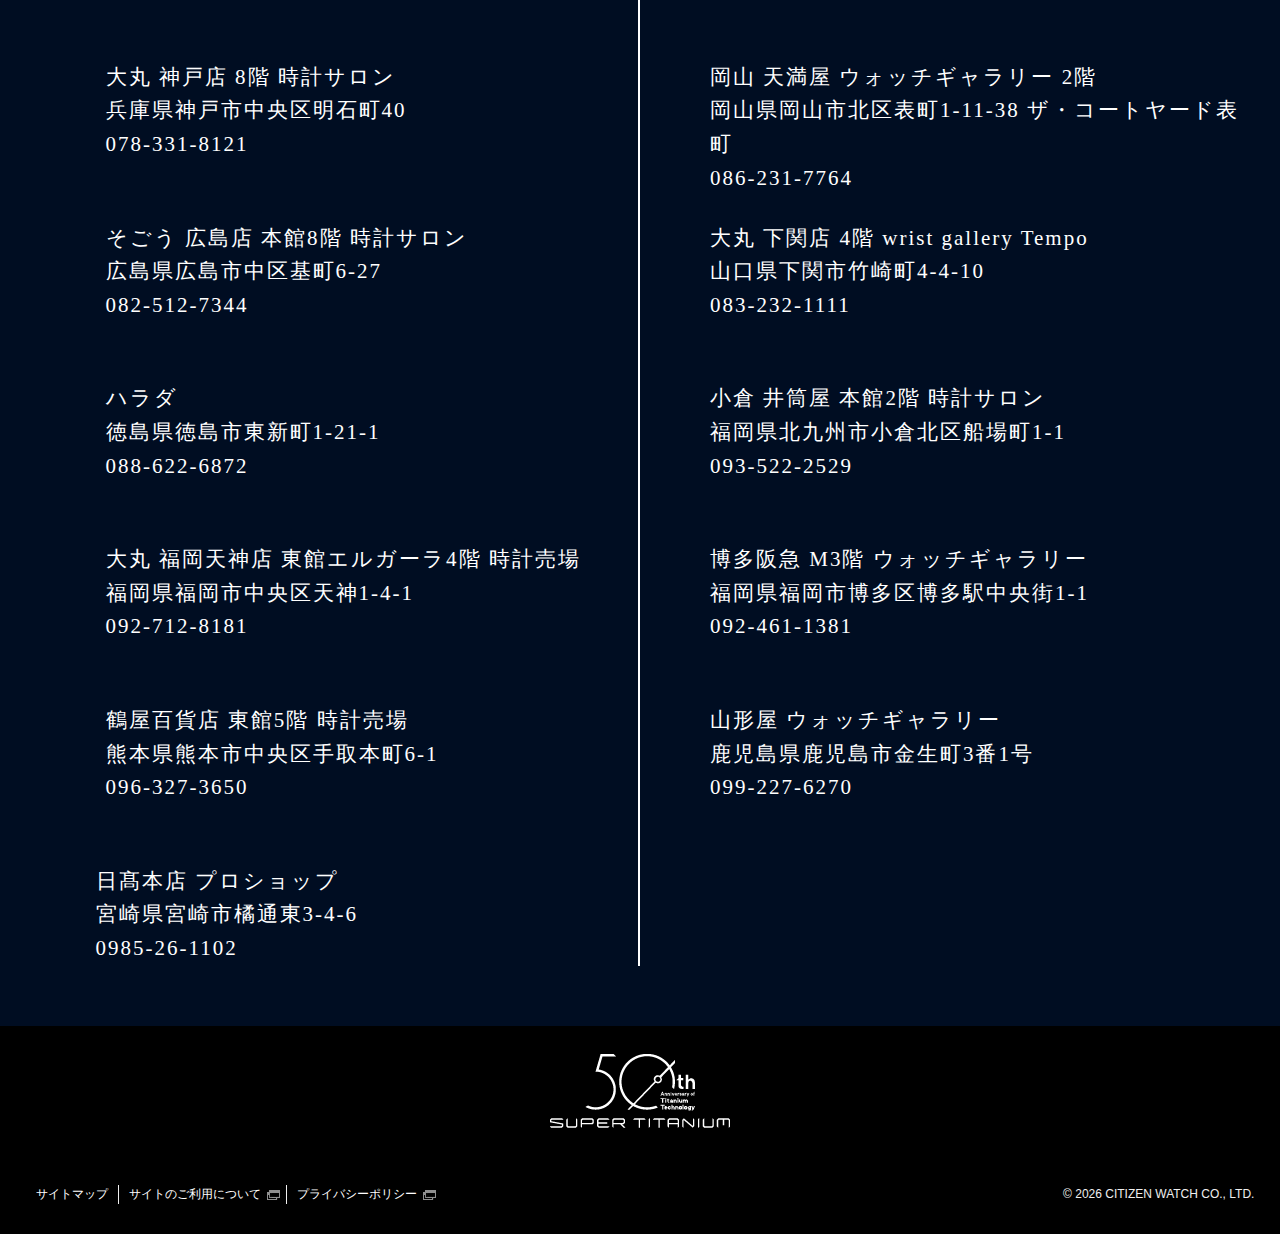
==== commit a25069cf: "updated FB" ====
--- a/index.html
+++ b/index.html
@@ -293,9 +293,9 @@
                     <div class="content inner_in">
                         <h3>シチズン チタニウム技術<br class="text_sp">50周年記念フェア</h3>
                         <p class="year">2021年1月2日(土)～2021年1月31日(日)まで</p>
-                        <p class="text">シチズン チタニウム技術50周年記念フェアを開催いたします。</br>
-                            フェア期間中お買い上げのお客様にはノベルティを差し上げます。</br>
-                            是非、この機会をご利用ください。心よりご来店をお待ちしております。</br>
+                        <p class="text">シチズン チタニウム技術50周年記念フェアを開催いたします。<br>
+                            フェア期間中お買い上げのお客様にはノベルティを差し上げます。<br>
+                            是非、この機会をご利用ください。心よりご来店をお待ちしております。<br>
                             ※ノベルティは無くなり次第終了となります。</p>
                     </div>
                 </div>
@@ -543,8 +543,8 @@
                     </div>
                 </div>
                 <div class="logo_sec06">
-                    <img class="is_pc" src="./img/logo_topsec06_sp.png " alt=" ">
-                    <img class="is_sp" src="./img/logo_topsec06_sp.png" alt=" ">
+                    <img class="is_pc" src="./img/logo_topsec06_sp.png " alt="">
+                    <img class="is_sp" src="./img/logo_topsec06_sp.png" alt="">
                 </div>
             </section>
             <!--/main-->
@@ -554,19 +554,19 @@
             <div class="is_pc">
                 <div class=" wrap inner ">
                     <ul class="ft_links ">
-                        <li><a>サイトマップ</a></li>
+                        <li><a href="https://citizen.jp/sitemap/index.html">サイトマップ</a></li>
                         <li><a href="https://www.citizen.co.jp/policy/index.html">サイトのご利用について</a></li>
                         <li><a href="https://www.citizen.co.jp/policy/privacy.html">プライバシーポリシー</a></li>
                     </ul>
-                    <div class="copyright ">&copy; <script>document.write(new Date().getFullYear());</script> CITIZEN WATCH CO., LTD.</div>
+                    <div class="copyright ">&copy; <script>document.write(new Date().getFullYear());</script>  CITIZEN WATCH CO., LTD.</div>
                 </div>
             </div>
             <div class="is_sp">
                 <div class="wrap">
                     <ul class="ft_links ">
                         <li><a href="https://www.citizen.co.jp/policy/index.html">サイトのご利用<br class="small_sp">について</a></li>
-                        <li><a>プライバシー<br class="small_sp">ポリシー</a></li>
-                        <li><a href="https://www.citizen.co.jp/policy/privacy.html">サイトマップ</a></li>
+                        <li><a href="https://www.citizen.co.jp/policy/privacy.html">プライバシー<br class="small_sp">ポリシー</a></li>
+                        <li><a href="https://citizen.jp/sitemap/index.html">サイトマップ</a></li>
                     </ul>
                     <div class="copyright ">&copy; <script>document.write(new Date().getFullYear());</script> CITIZEN WATCH CO., LTD.</div>
                 </div>
--- a/css/style.css
+++ b/css/style.css
@@ -122,7 +122,7 @@
     padding-bottom: 28px;
     letter-spacing: 2.7px;
     padding-left: 15px;
-    margin-left: 225px;
+    text-align: center;
     padding-top: 9px;
 }
 
@@ -353,7 +353,7 @@
     height: 2px;
     background-color: #393939;
     border: none;
-    width: 76.5%;
+    width: 90%;
     margin: 0px auto;
 }
 
@@ -785,6 +785,7 @@
     }
     .top_sec06 .address_list h3 {
         text-align: center;
+        padding-left: 0;
     }
     .top_sec06 .address_item .right {
         padding-left: 0px;
@@ -823,6 +824,9 @@
         width: 50%;
         display: inline-block;
         font-size: 1.6rem;
+    }
+    #footer .wrap ul li:hover{
+        opacity: 0.7;
     }
     #footer .wrap ul {
         border-top: 1px solid #525252;
@@ -937,7 +941,8 @@
         line-height: 1.5;
     }
     .top_sec01 .wrap .text_desc p:nth-child(1) {
-        font-size: 1.6rem;
+        font-size: 1.25rem;
+        letter-spacing: 1px;
     }
     .top_sec01 .wrap .text_desc img {
         margin-bottom: 30px;
@@ -1011,7 +1016,7 @@
     }
     .top_sec04 .txt_content img:nth-child(3) {
         margin: 30px auto 30px;
-        width: 30%;
+
     }
     .top_sec04 .txt_content p {
         font-size: 1.5rem;
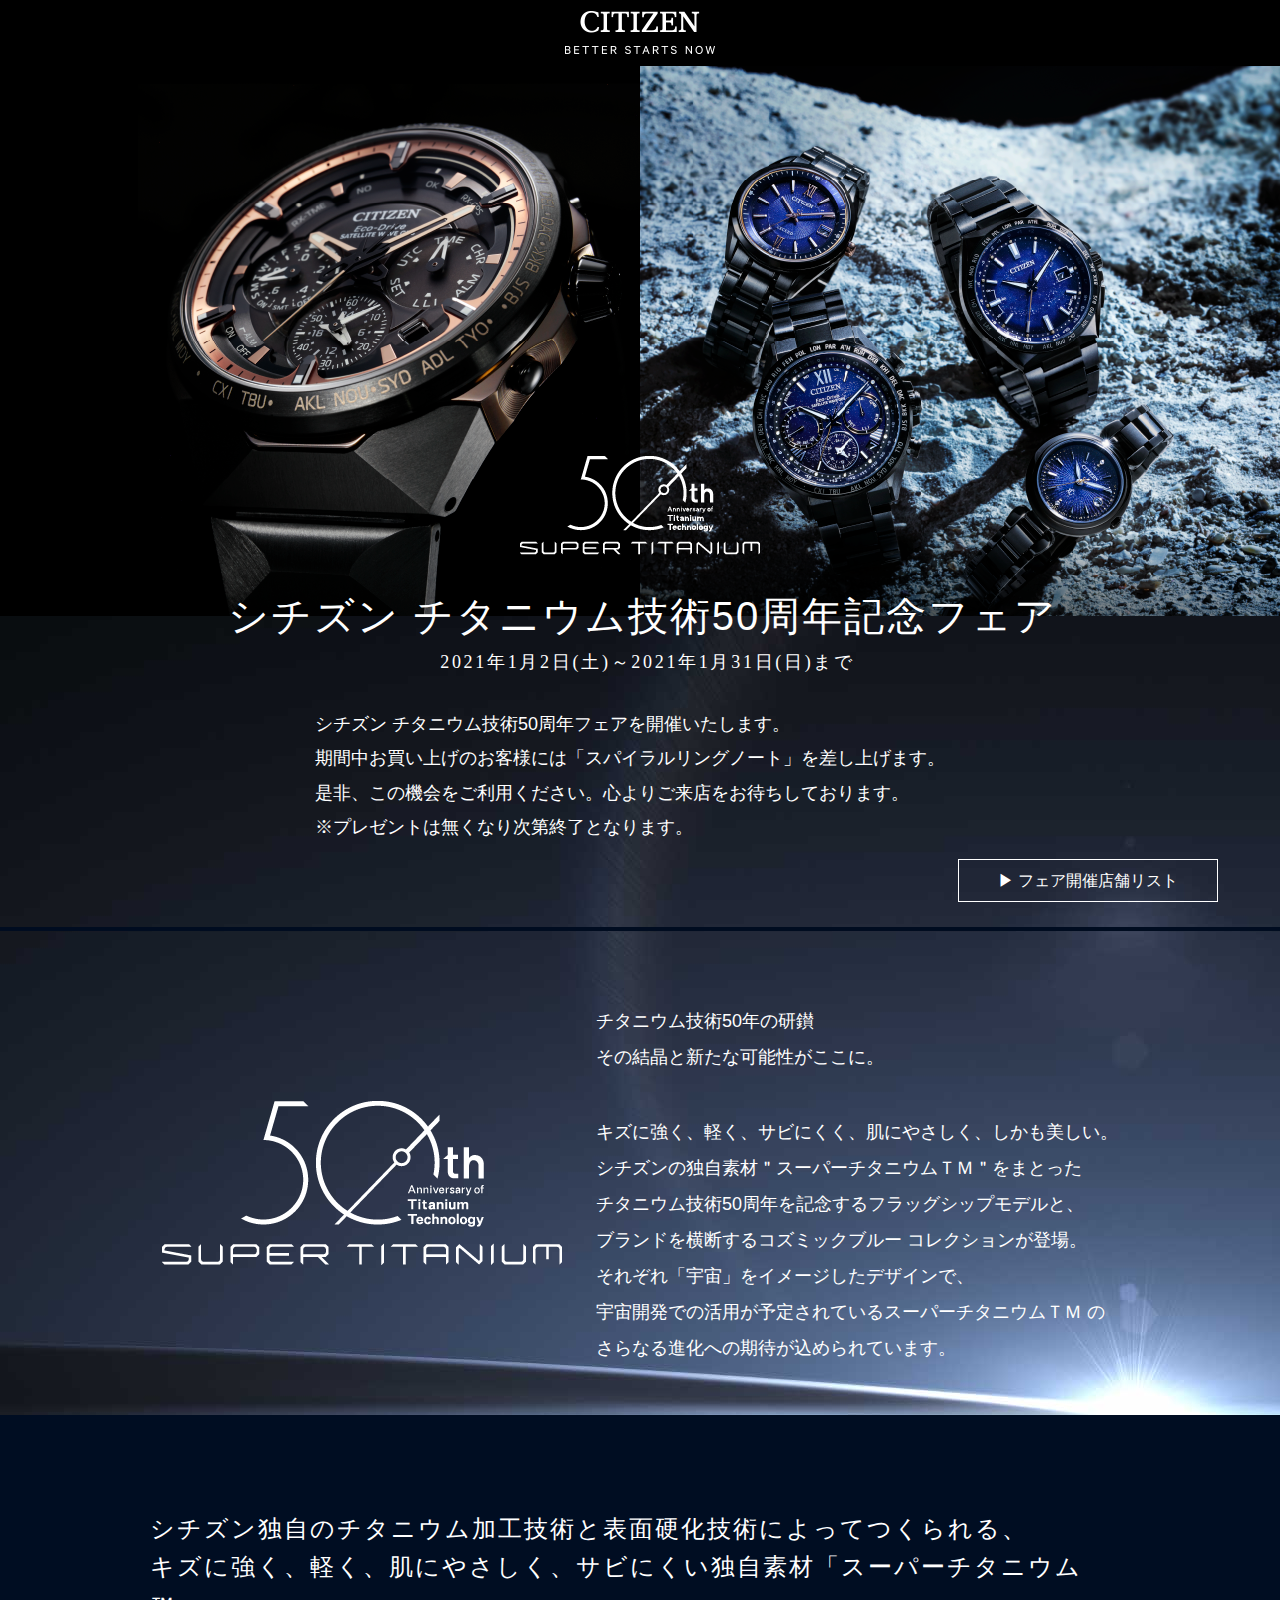
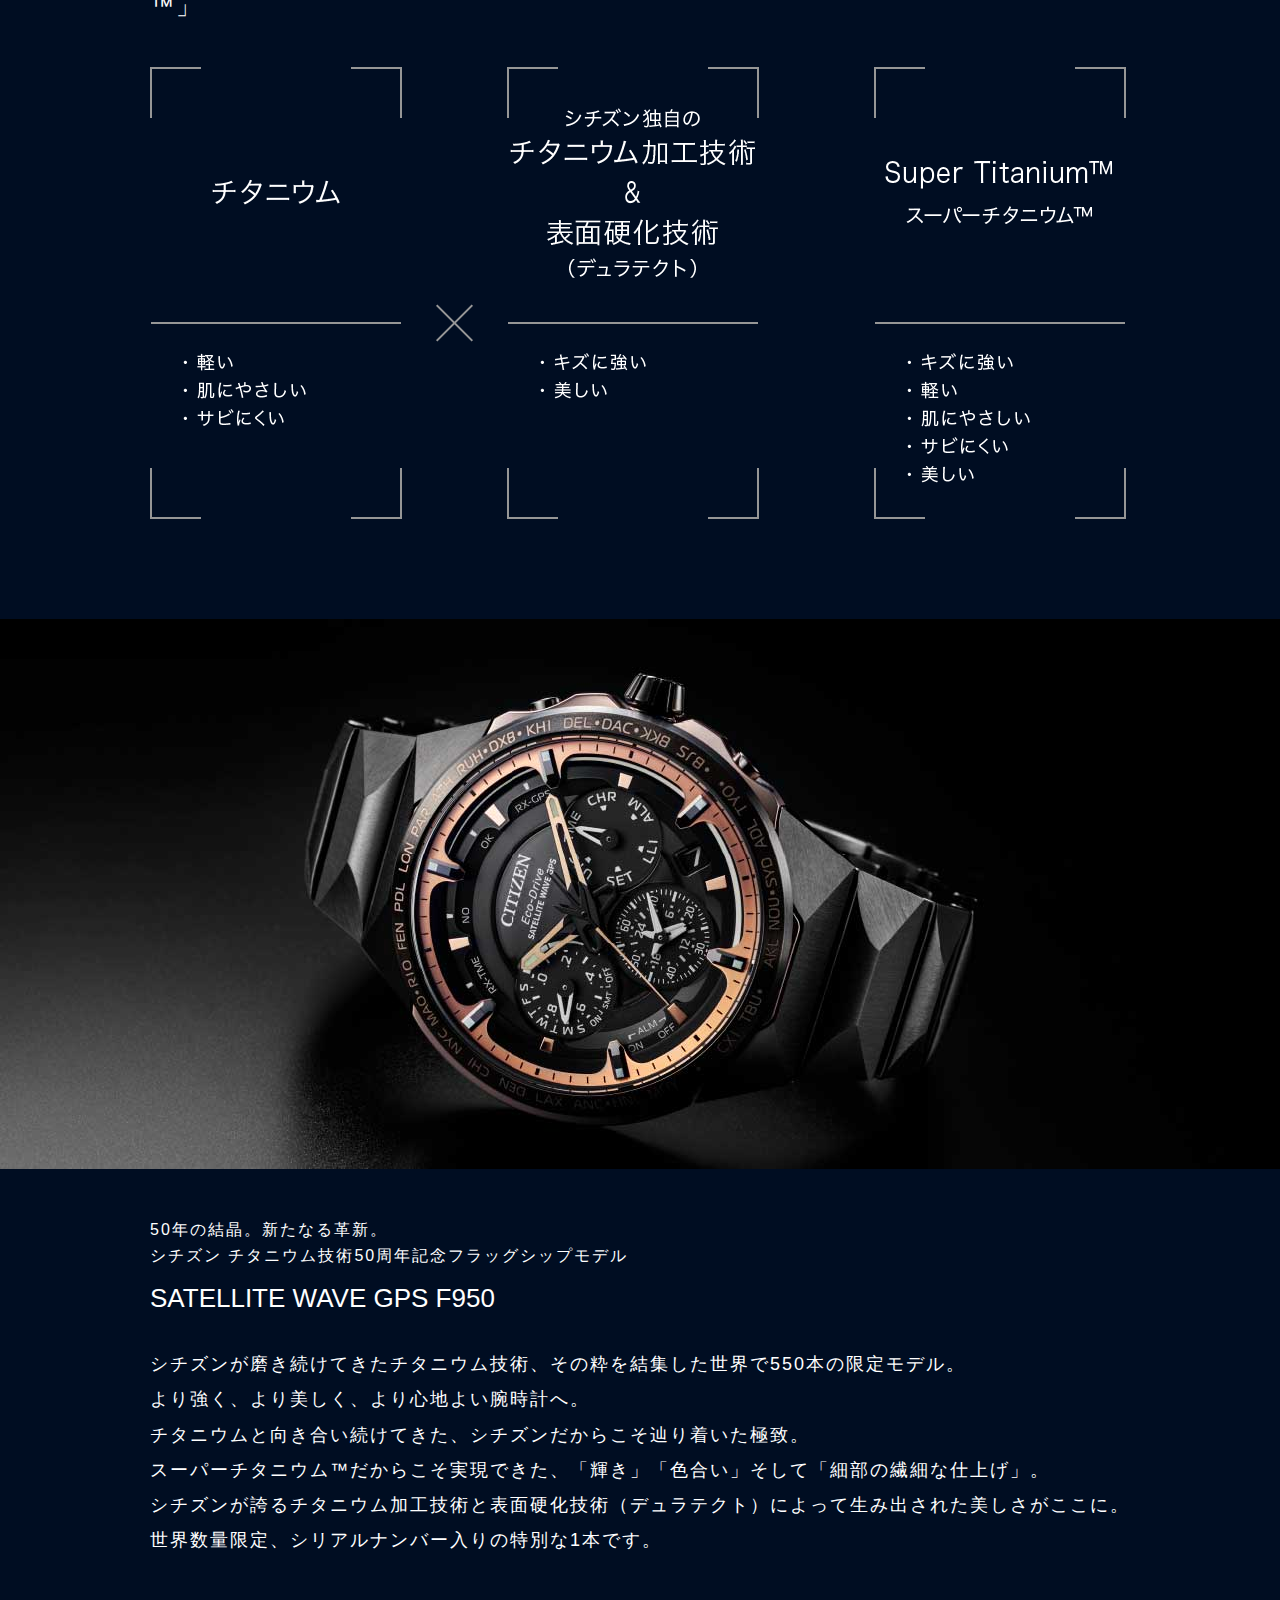
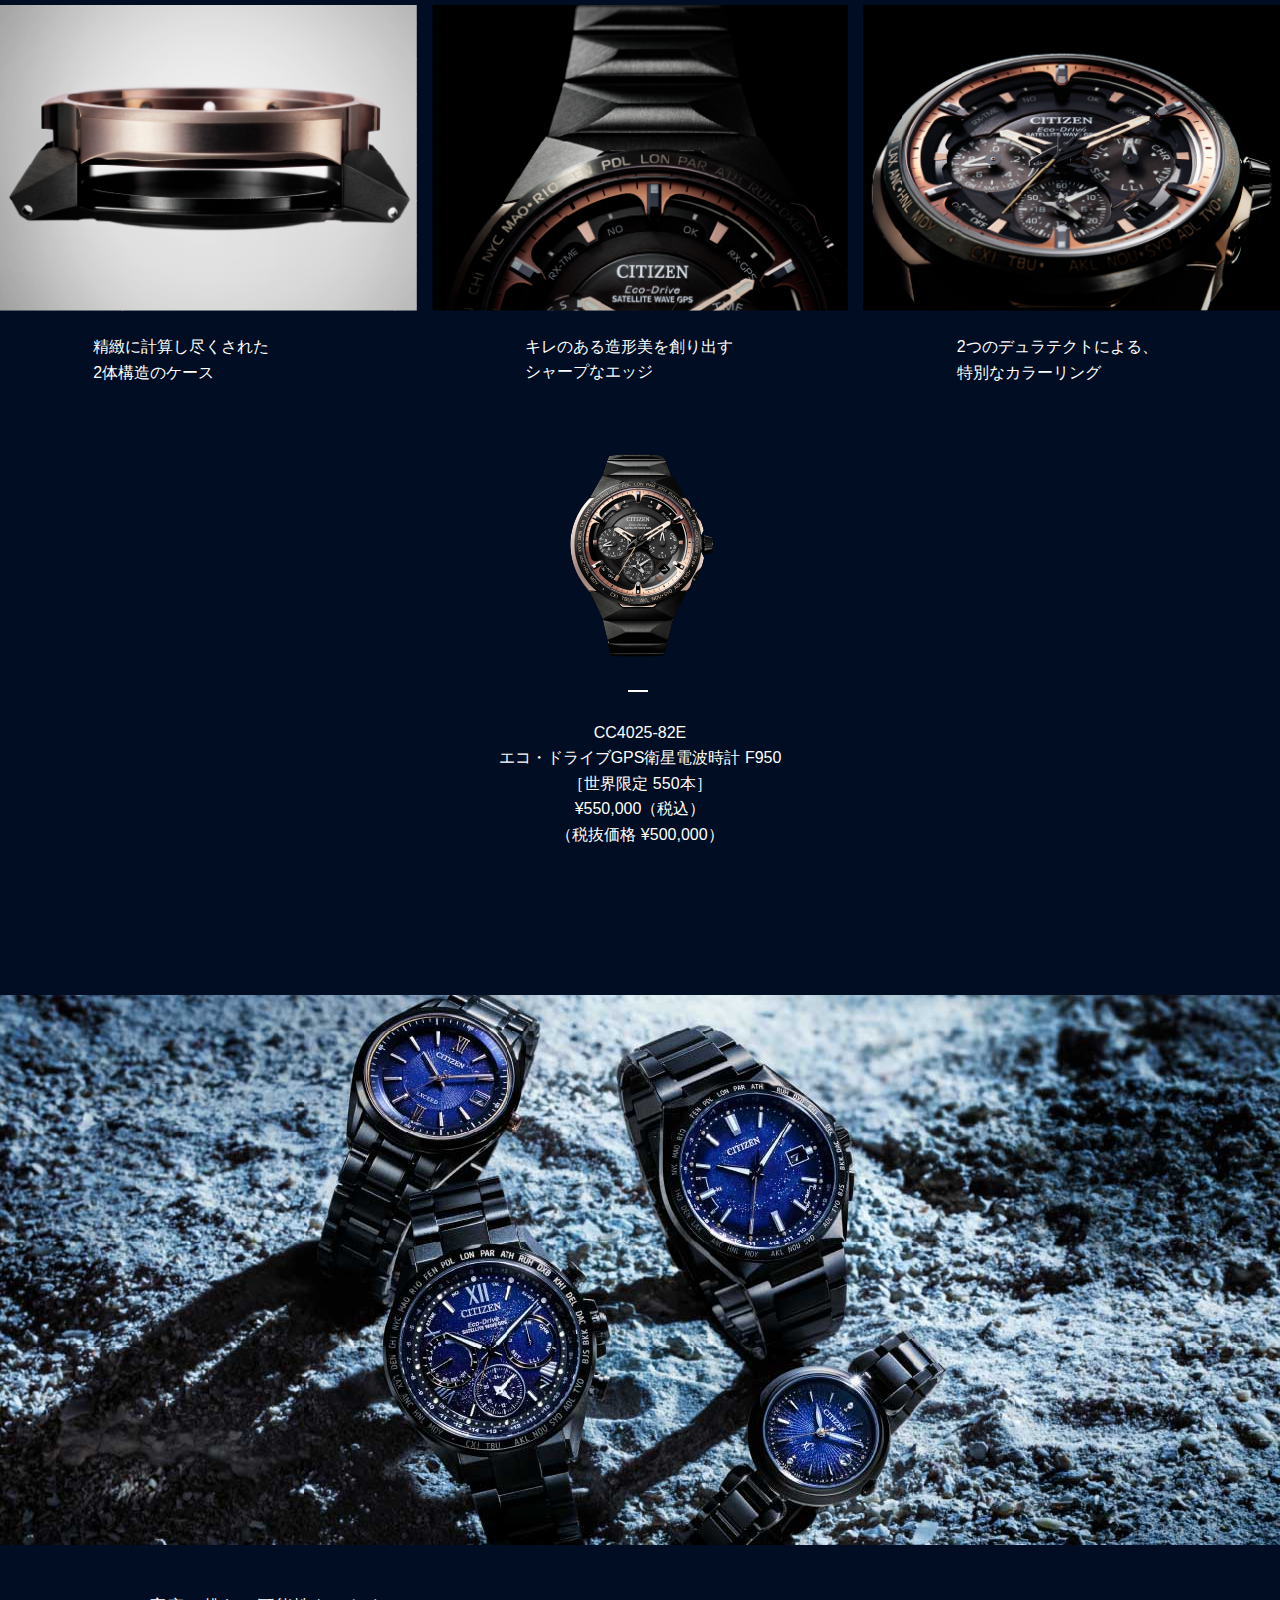
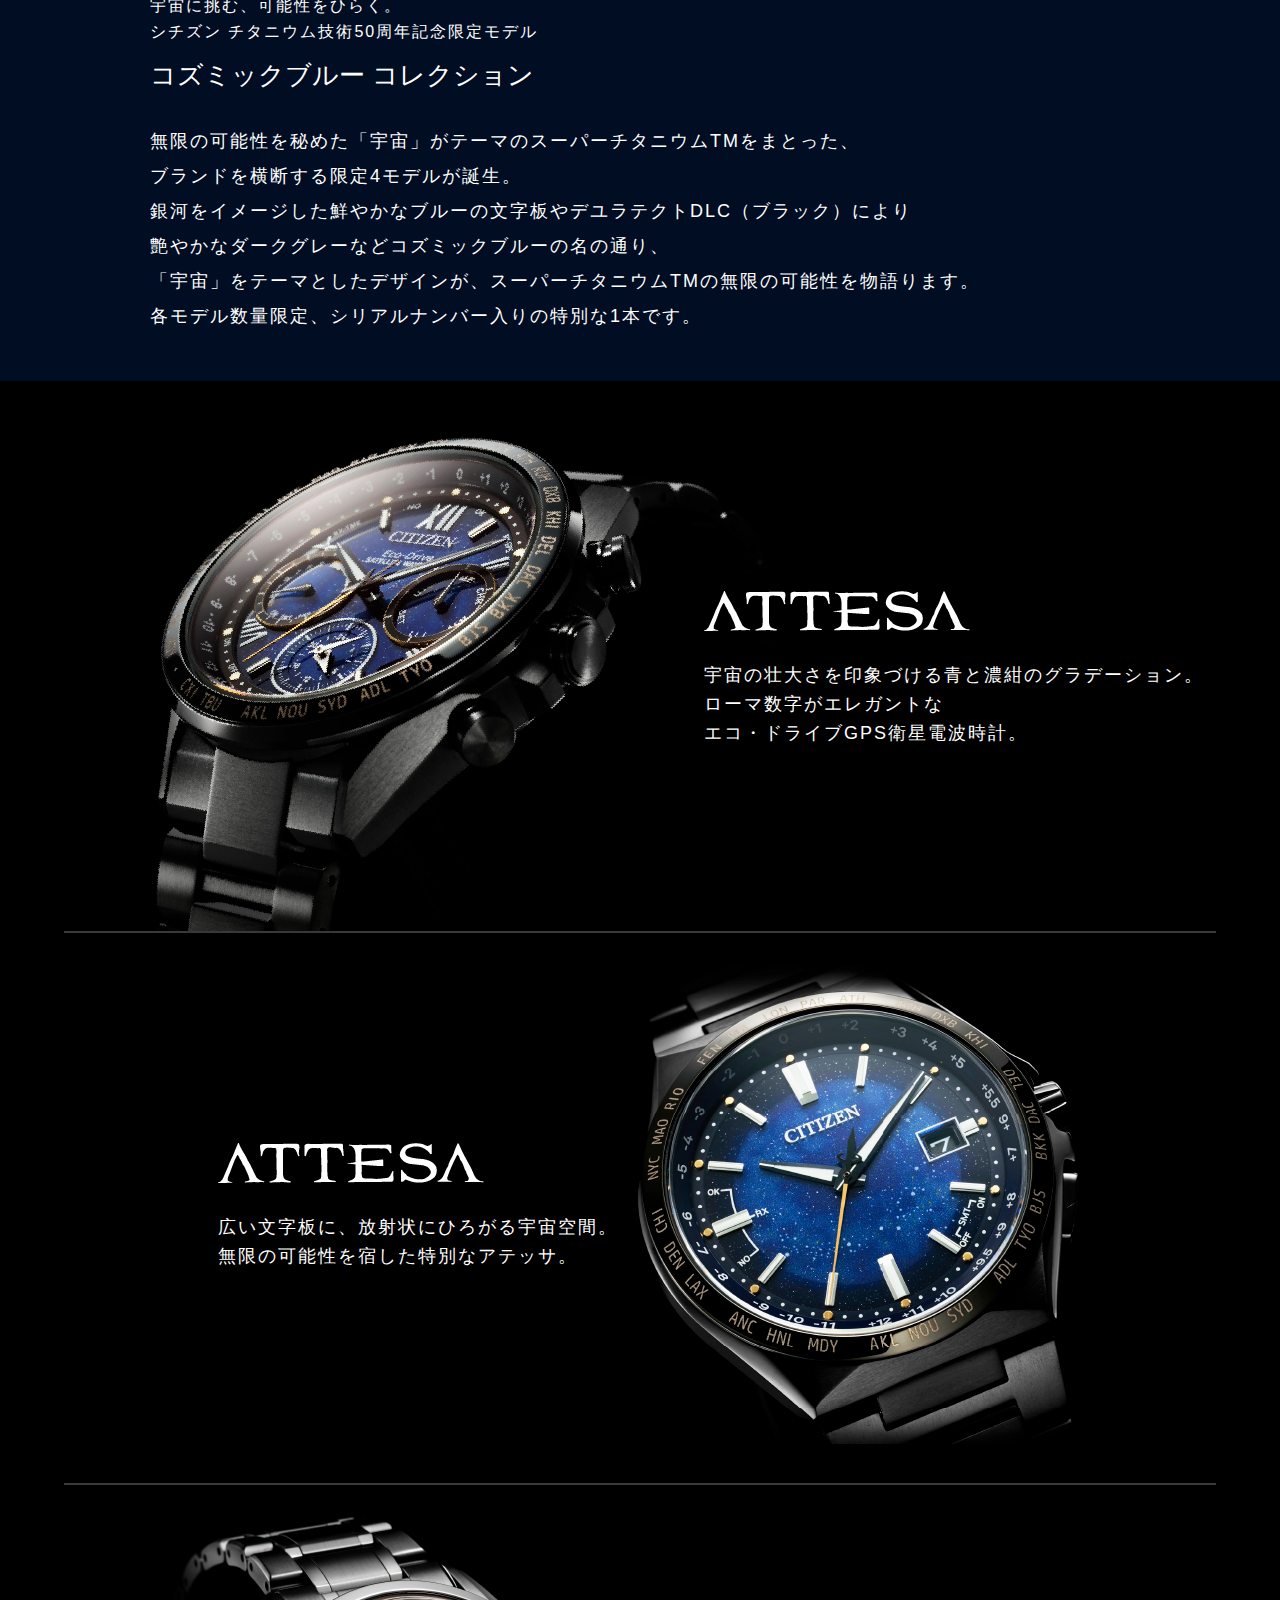
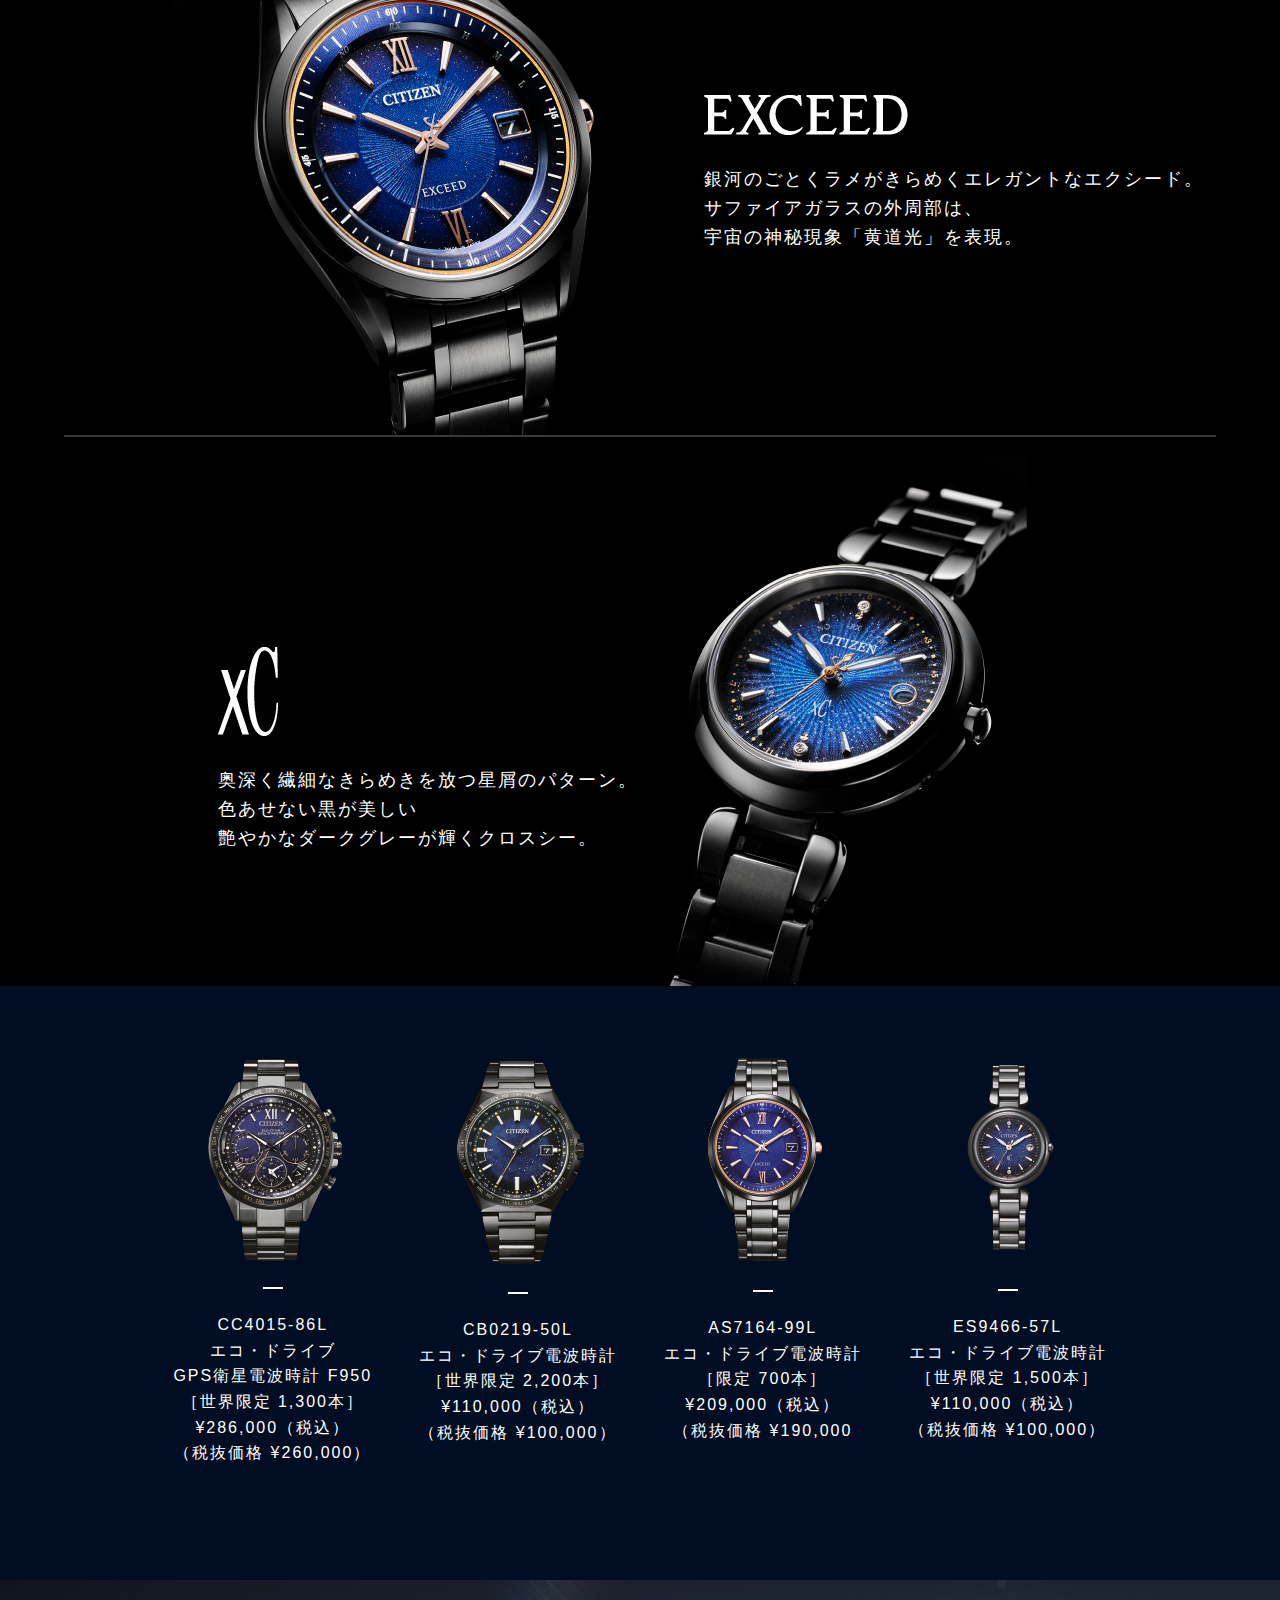
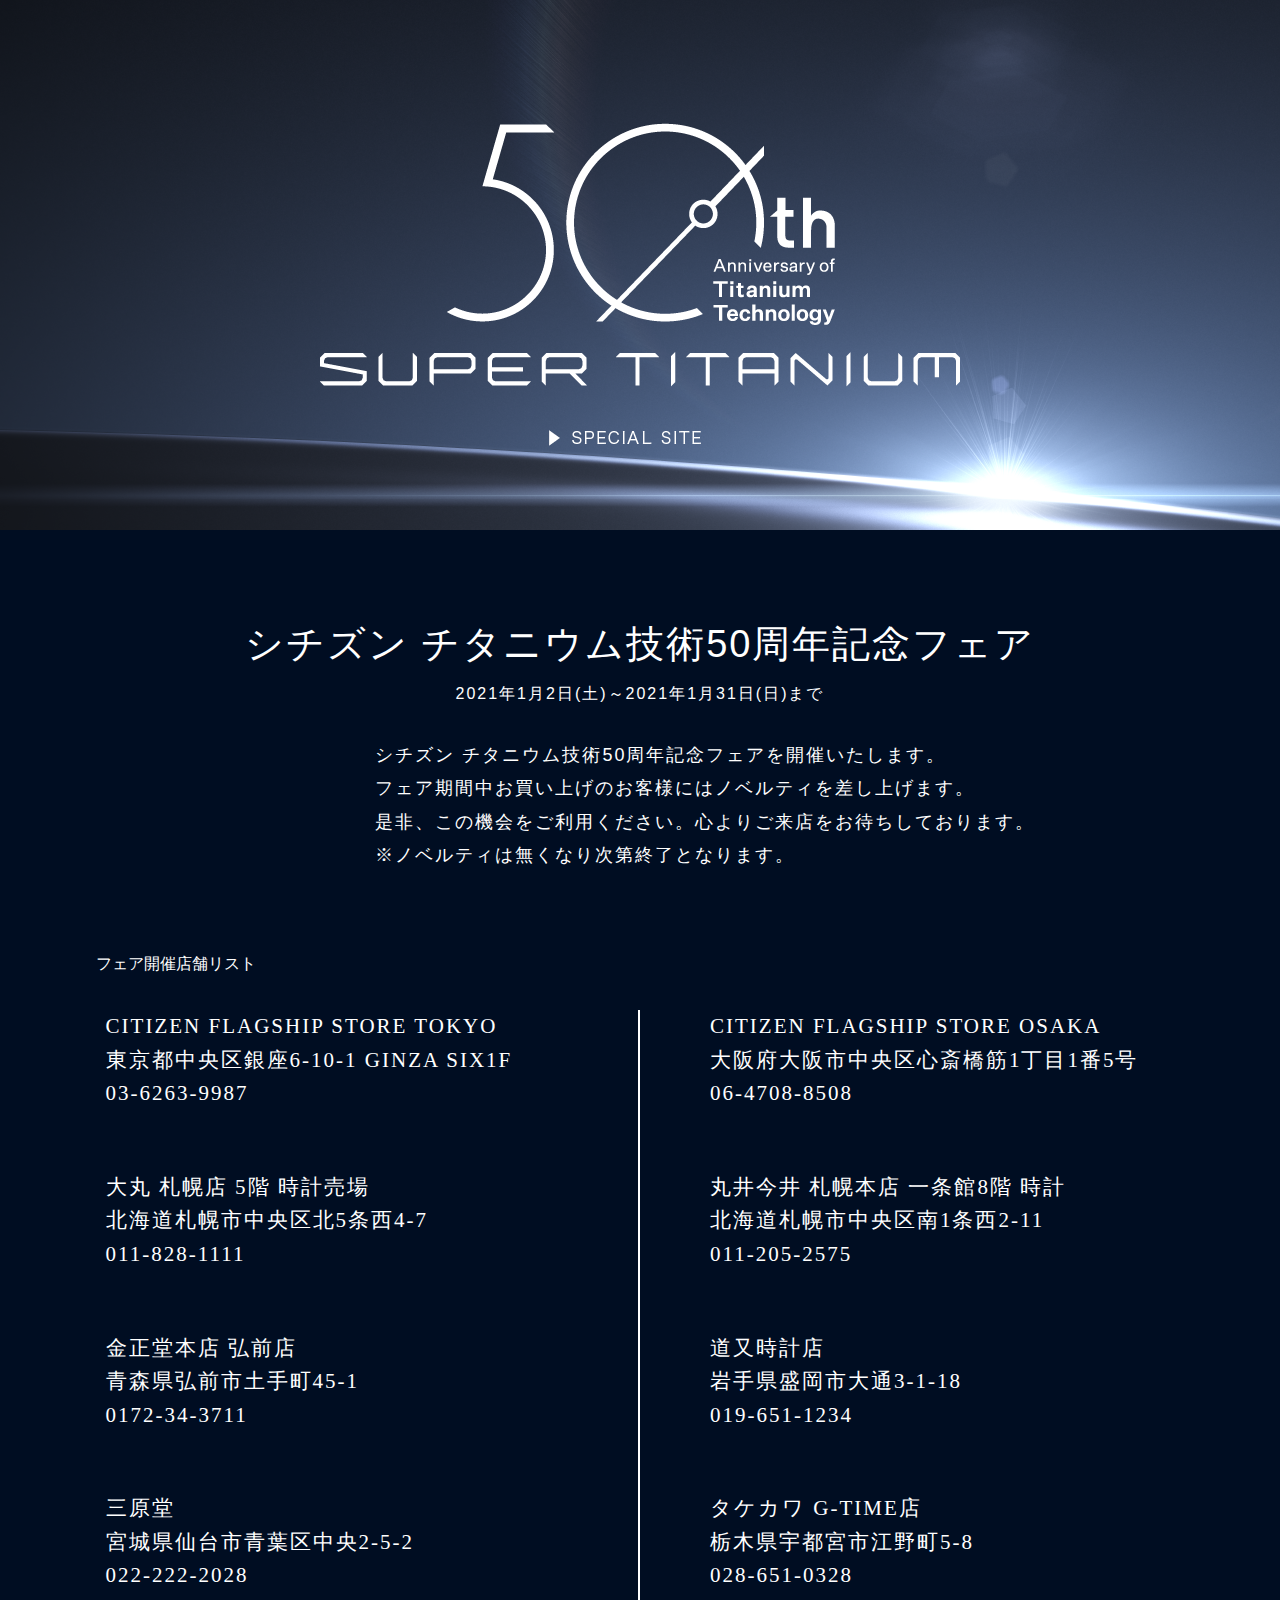
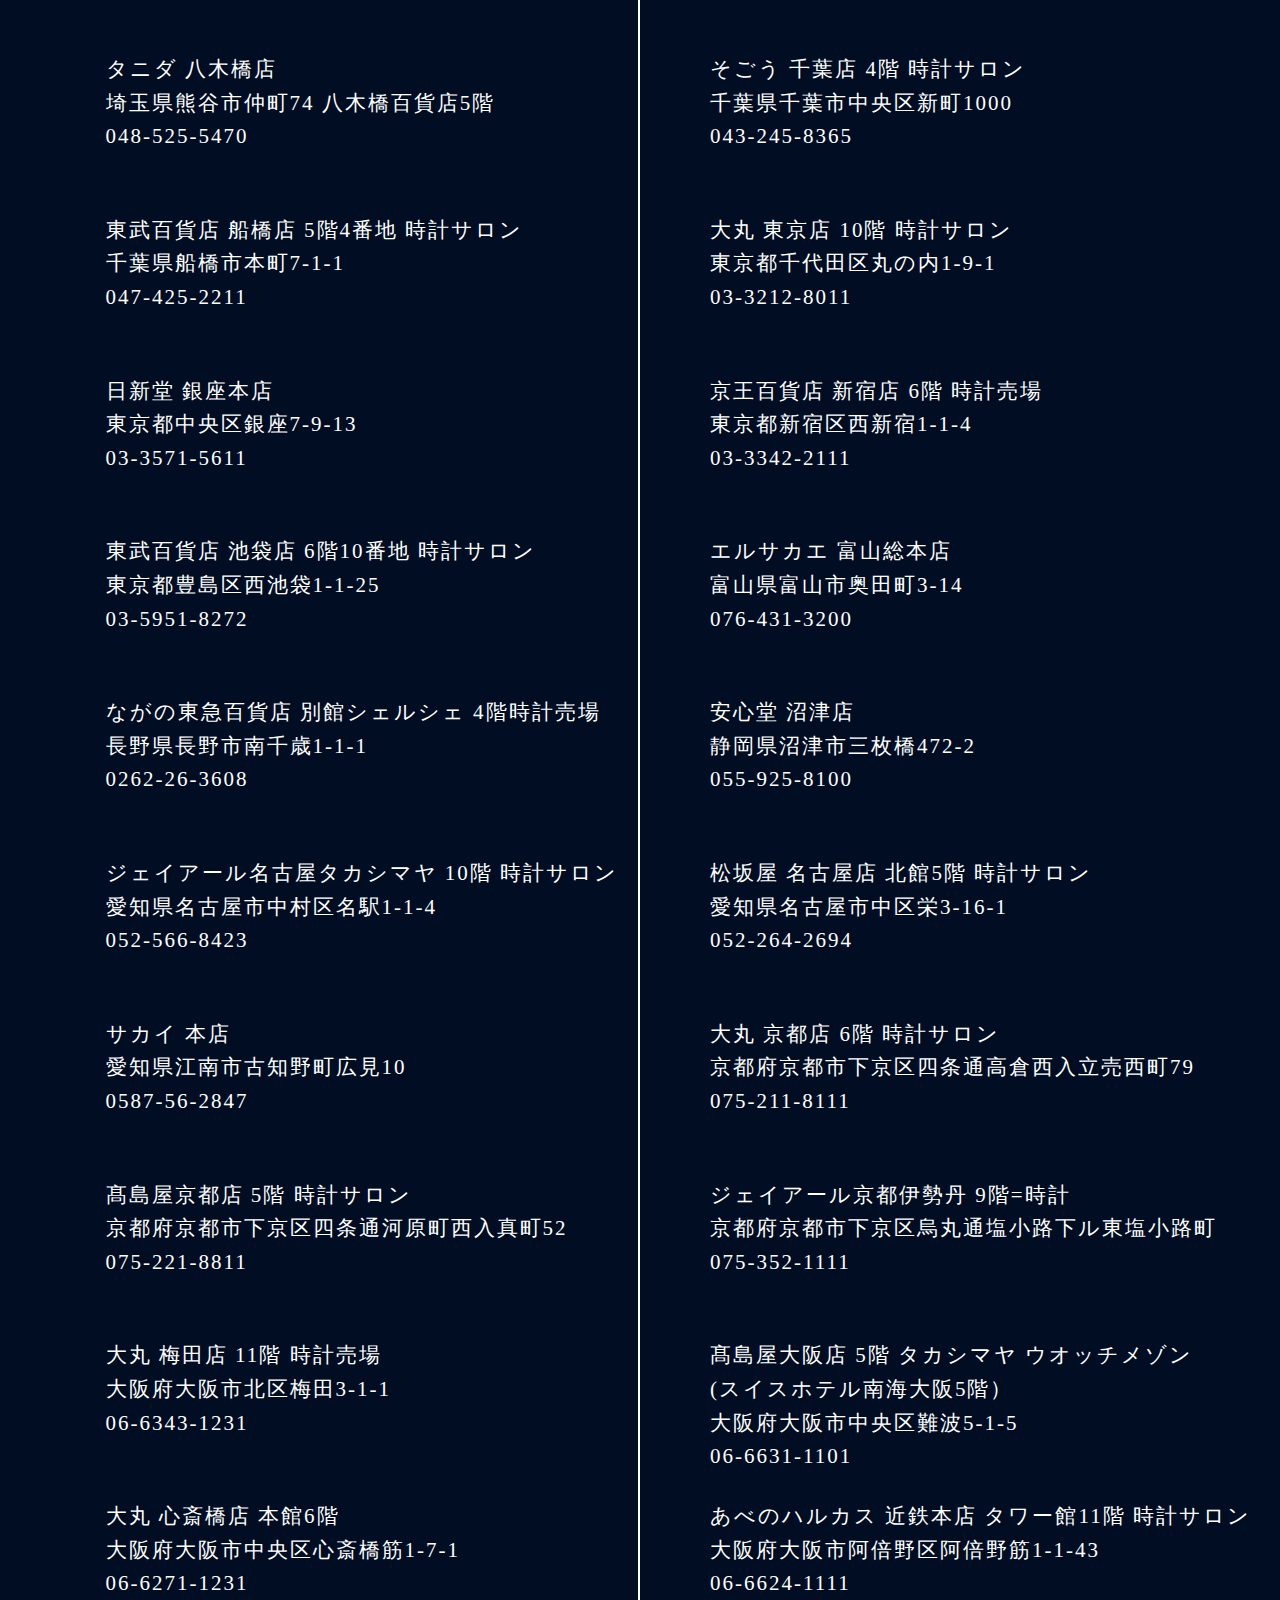
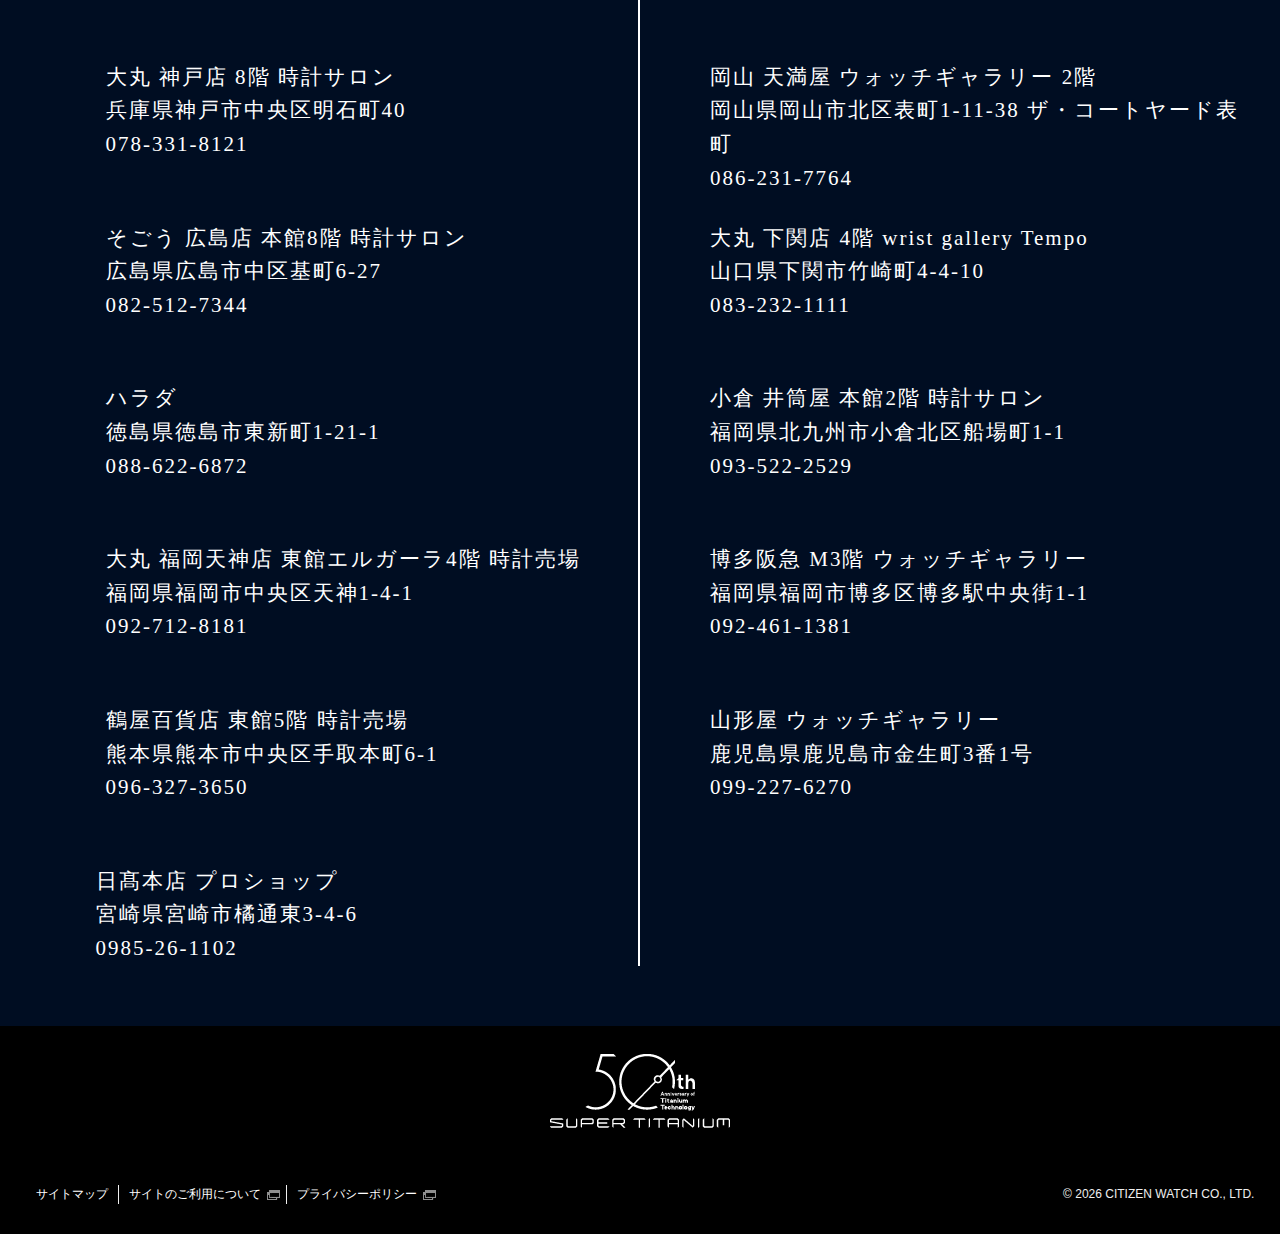
==== commit fd1acb12: "updated code" ====
--- a/index.html
+++ b/index.html
@@ -34,22 +34,6 @@
                         <p class="last">※プレゼントは無くなり次第終了となります。</p>
                         <a href="#">▶︎ フェア開催店舗リスト</a>
                     </div>
-
-                    <!-- <div class="top_company inner_in">
-                        <div class="left">
-                            <img src="./img/logo_company.png" alt="">
-                        </div>
-
-                        <div class="right">
-                            <p>チタニウム技術50年の研鑚<br> その結晶と新たな可能性がここに。
-                            </p>
-                            <p>キズに強く、軽く、サビにくく、肌にやさしく、しかも美しい。</p>
-                            <p>シチズンの独自素材＂スーパーチタニウムＴＭ＂をまとった<br> チタニウム技術50周年を記念するフラッグシップモデルと、<br> ブランドを横断するコズミックブルー コレクションが登場。</p>
-                            <p>それぞれ「宇宙」をイメージしたデザインで、<br> 宇宙開発での活用が予定されているスーパーチタニウムＴＭ の<br> さらなる進化への期待が込められています。
-                            </p>
-                        </div>
-
-                    </div> -->
                 </div>
                 <img class="banner is_pc" src="./img/banner.png" alt="">
                 <img class="banner is_sp" src="./img/banner-sp.jpg" alt="">
@@ -68,15 +52,16 @@
 
                 <div class="wrap is_pc">
                     <h2 class="page_ttl inner_in">シチズン チタニウム技術50周年記念フェア</h2>
-                    <div class="text_desc">
-                        <p>2021年1月2日(土)～2021年1月31日(日)まで</p>
-                        <p>シチズン チタニウム技術50周年フェアを開催いたします。</p>
-                        <p>期間中お買い上げのお客様には「スパイラルリングノート」を差し上げます。</p>
-                        <p>是非、この機会をご利用ください。心よりご来店をお待ちしております。</p>
-                        <p class="last">※プレゼントは無くなり次第終了となります。</p>
-                        <a href="#">▶︎ フェア開催店舗リスト</a>
-                    </div>
-
+                    <div class="wrap-underline">
+                        <div class="text_desc">
+                            <p>2021年1月2日(土)～2021年1月31日(日)まで</p>
+                            <p>シチズン チタニウム技術50周年フェアを開催いたします。</p>
+                            <p>期間中お買い上げのお客様には「スパイラルリングノート」を差し上げます。</p>
+                            <p>是非、この機会をご利用ください。心よりご来店をお待ちしております。</p>
+                            <p class="last">※プレゼントは無くなり次第終了となります。</p>
+                            <a href="#">▶︎ フェア開催店舗リスト</a>
+                        </div>
+                    </div>
                     <div class="top_company inner_in ">
                         <div class="left">
                             <img src="./img/logo_company.png" alt="">
--- a/css/style.css
+++ b/css/style.css
@@ -146,10 +146,12 @@
 
 .top_sec01 .wrap .text_desc {
     padding-bottom: 38px;
+    max-width: 1280px;
+    margin: 0 auto;
+}
+.top_sec01 .wrap-underline{
     border-bottom: 4px solid #000c20;
-    padding-left: 80px;
-}
-
+}
 .top_sec01 .wrap a {
     color: #ffffff;
     border: 1px solid #ffffff;
@@ -413,8 +415,12 @@
     width: 100%;
     height: 550px;
     background-position: center center;
-}
-
+    position: relative;
+}
+
+.top_sec05.special_link {
+    text-align: center;
+}
 .top_sec05 .bg_anniversary .special_link img {
     top: 450px;
     border: 0;
@@ -573,7 +579,8 @@
 
 @media screen and (min-width: 1560px) {
     .top_sec05 .bg_anniversary .special_link img {
-        top: 490px;
+        bottom: 20px;
+        top: unset;
     }
 }
 
@@ -698,7 +705,7 @@
         align-items: center;
     }
     .top_sec03 .details figure {
-        width: 81.65%;
+        width: 82%;
     }
     .top_sec03 .details figure img {
         width: 100%;
@@ -994,6 +1001,9 @@
     .top_sec03 .content {
         padding: 50px 0px 50px;
     }
+    .top_sec03 .details figure {
+        width: 94%;
+    }
     .top_sec03 figure figcaption {
         font-size: 1.5rem;
         padding: 7px 0px 30px;
